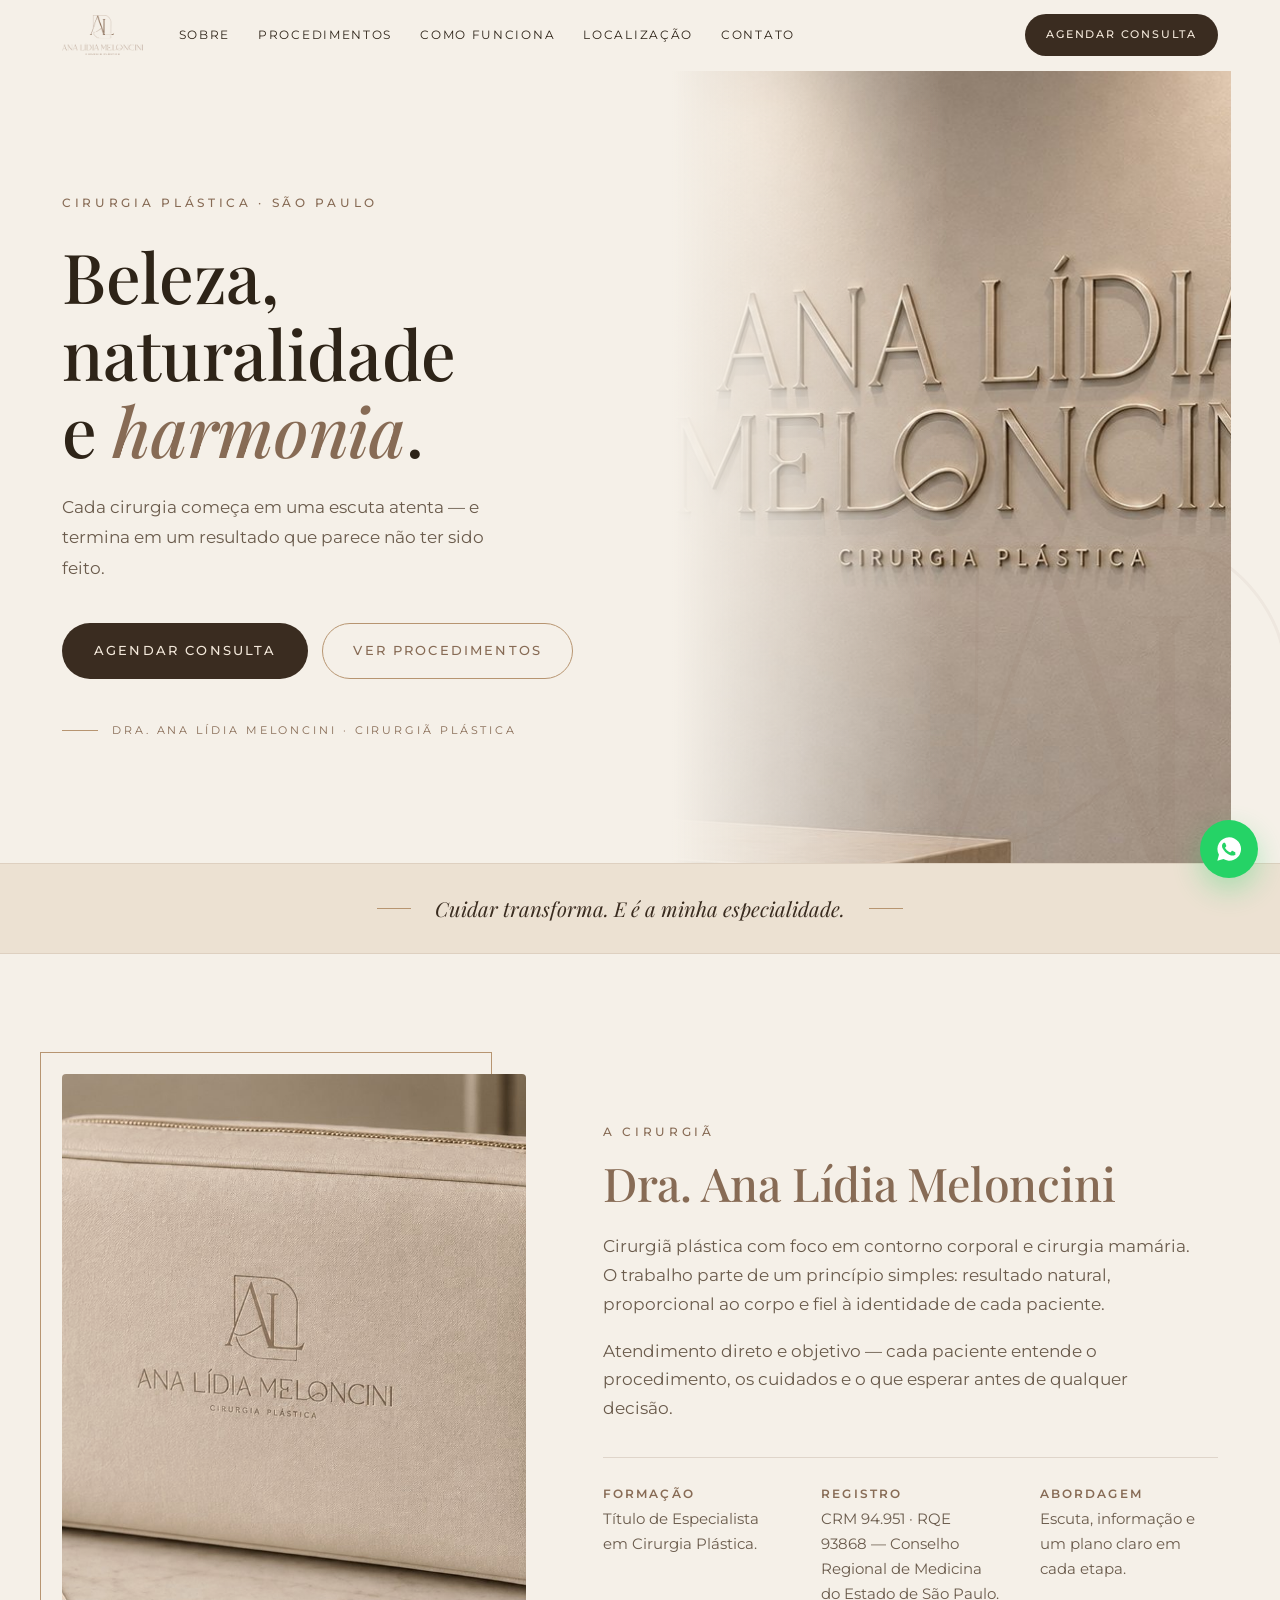
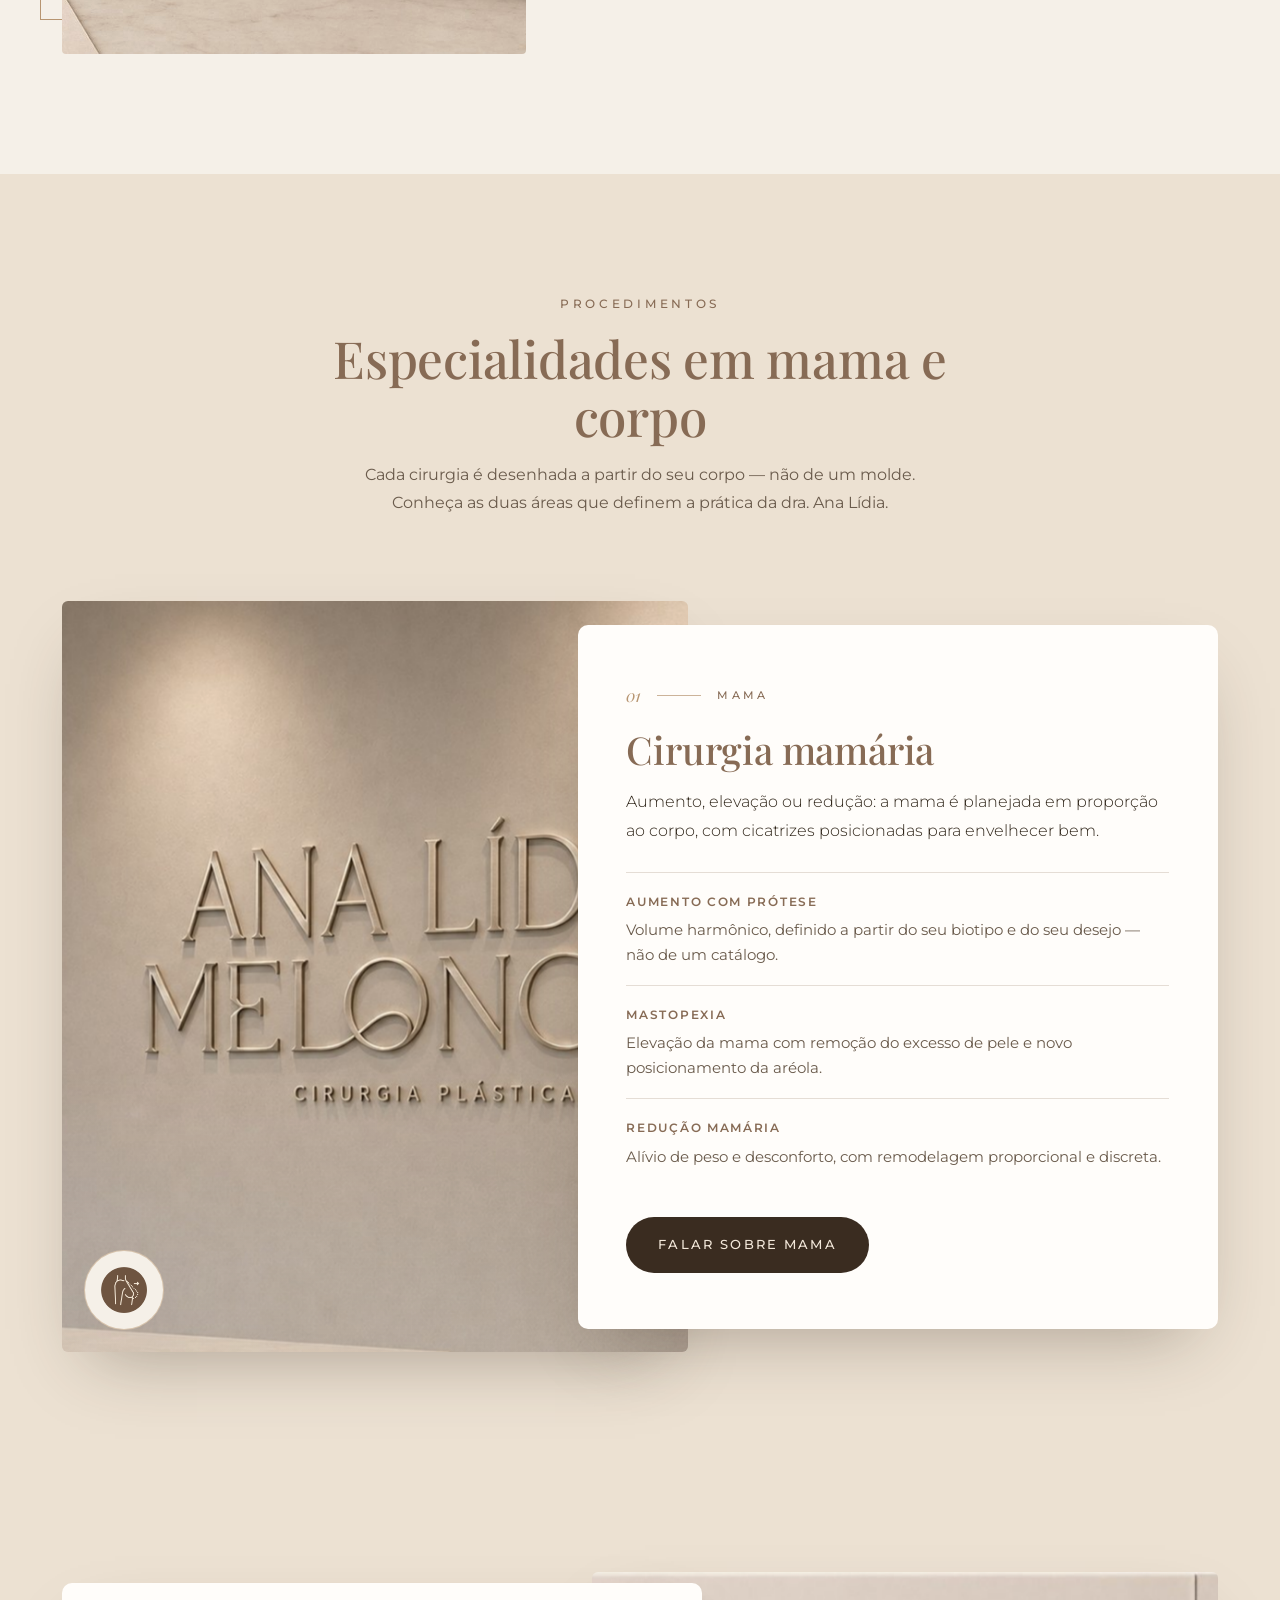
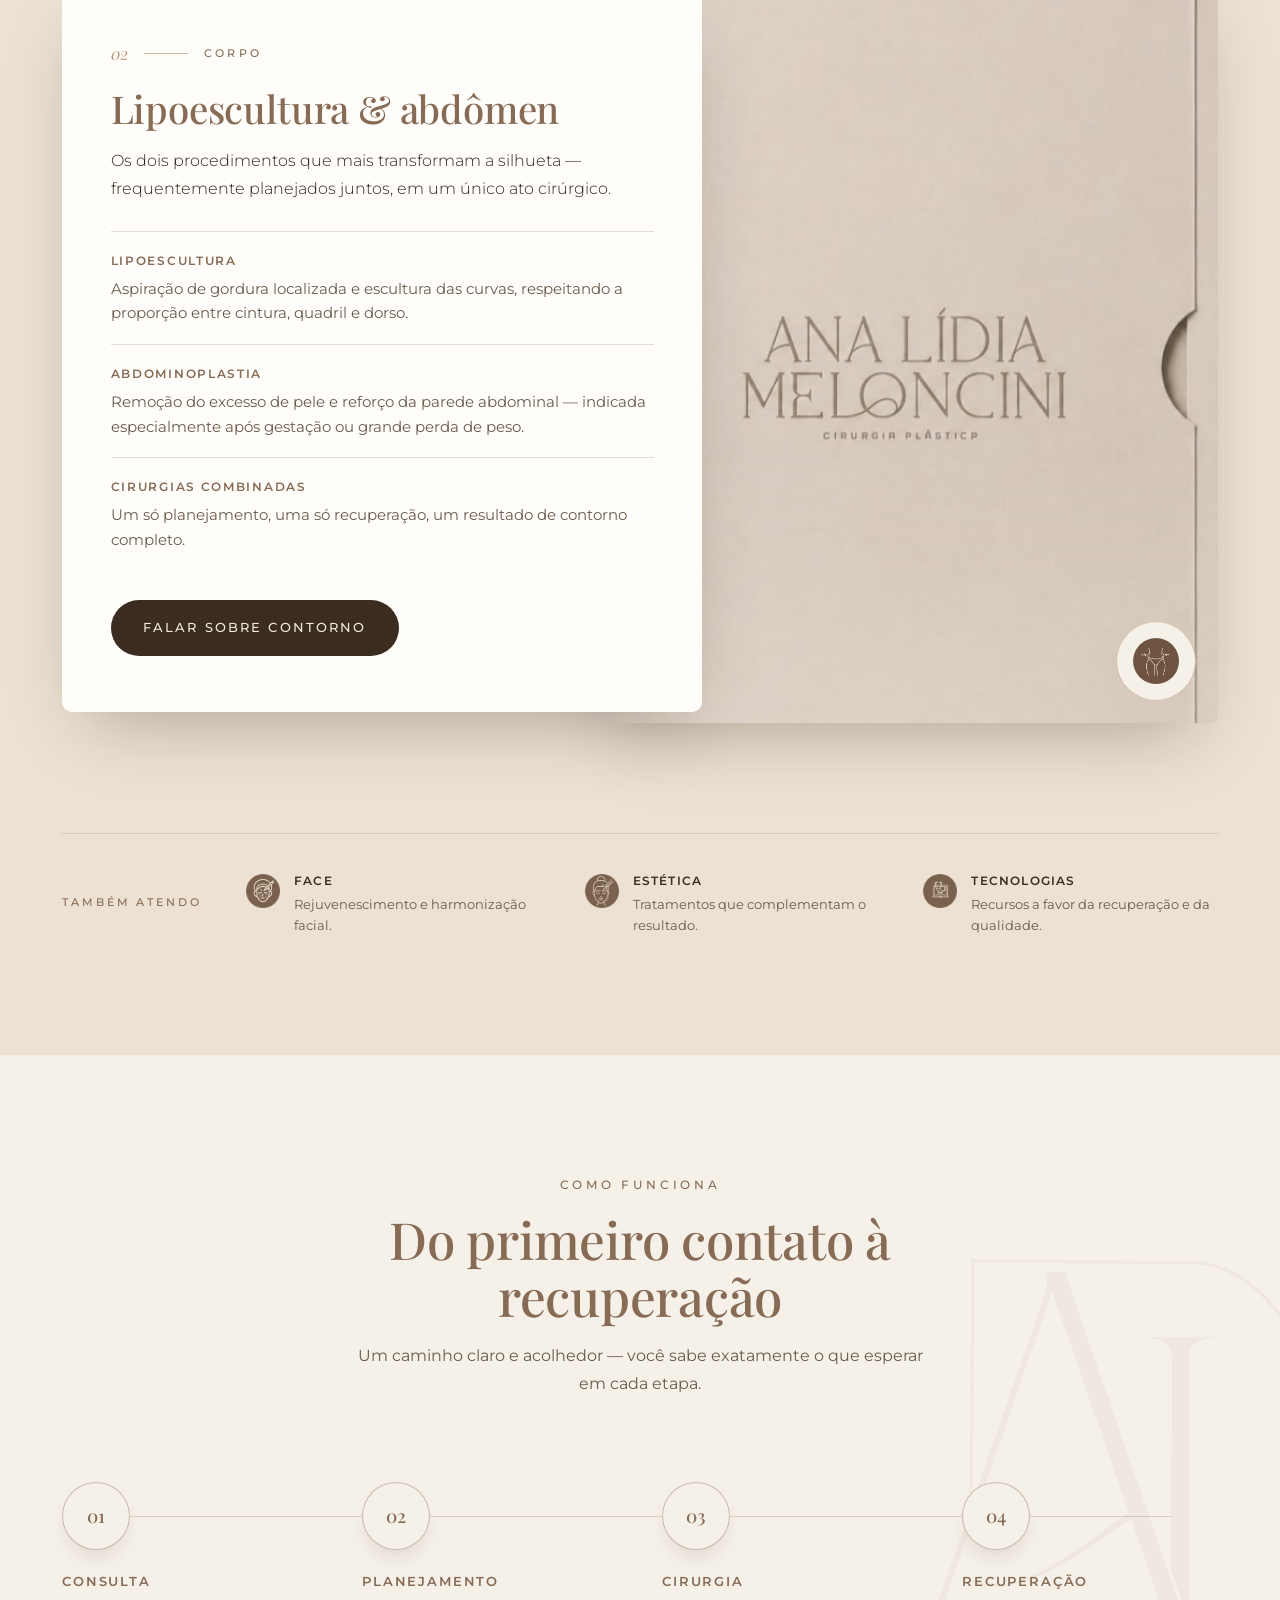
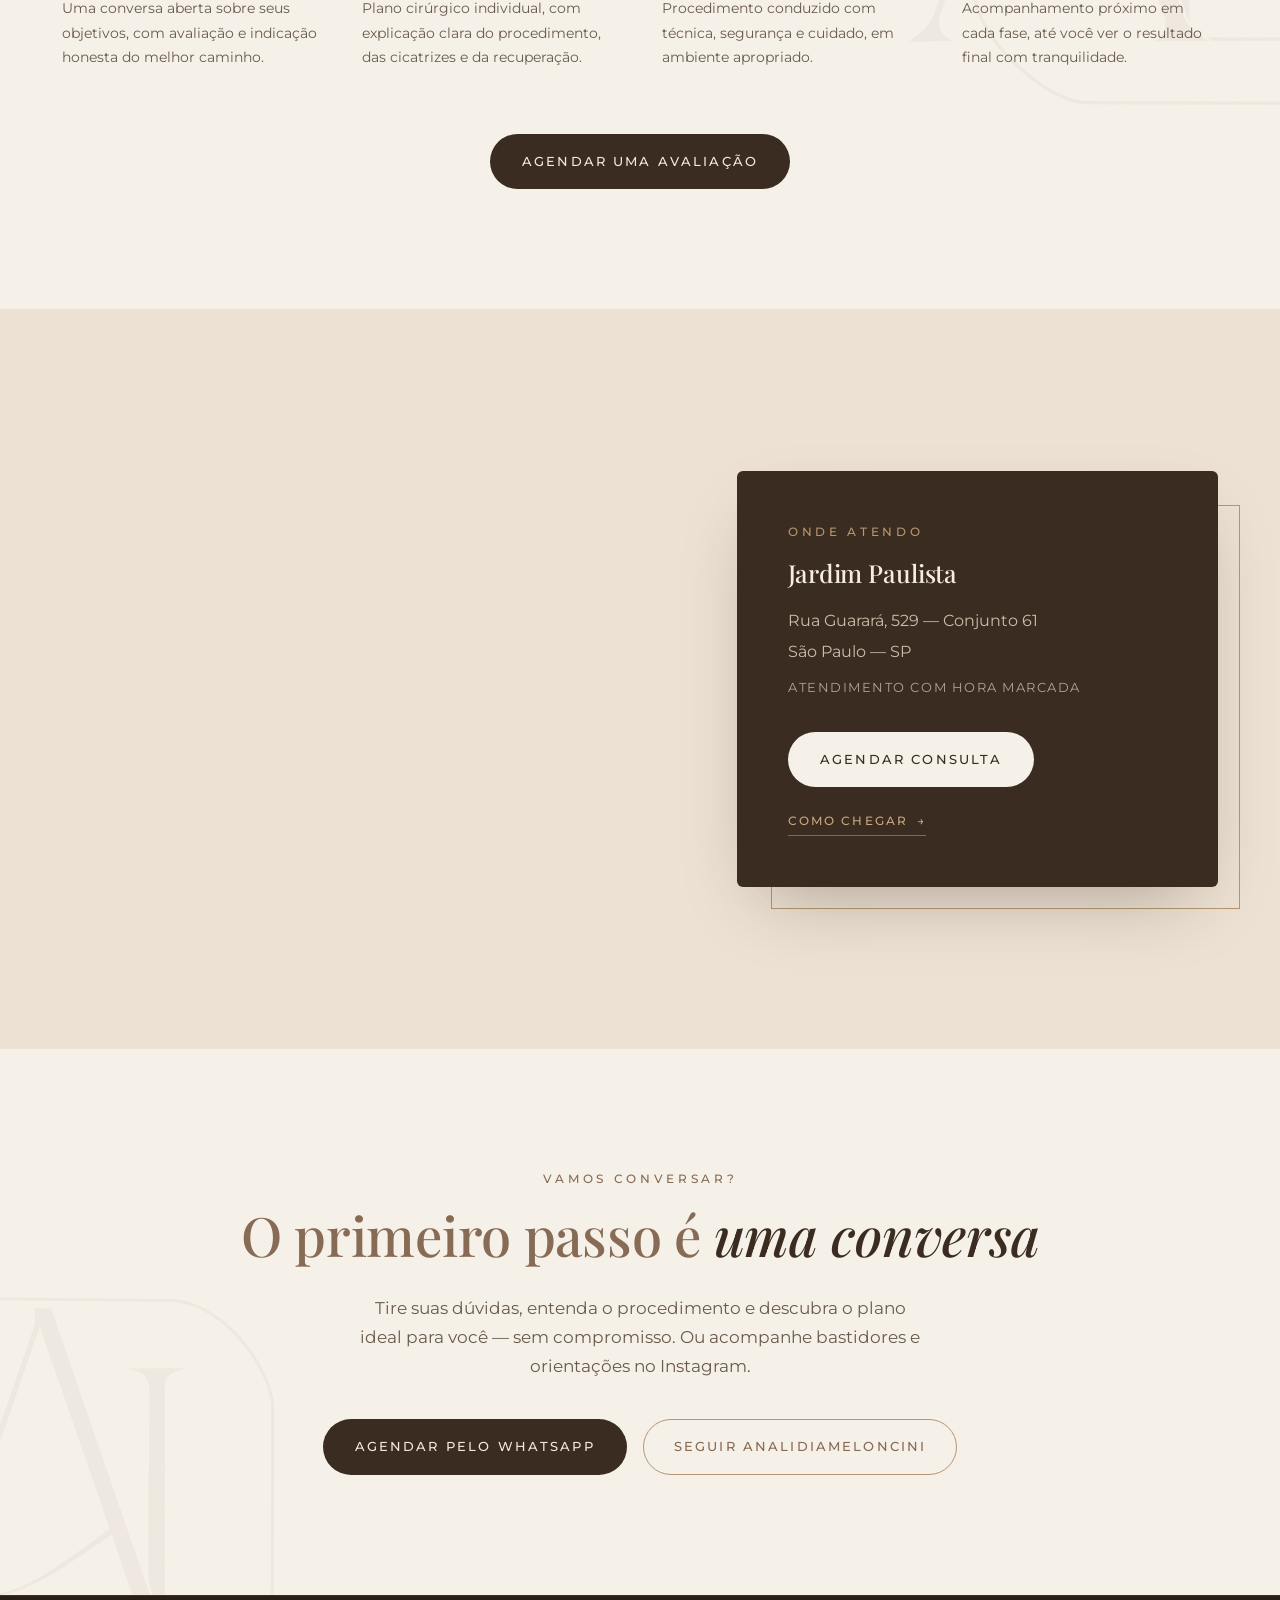
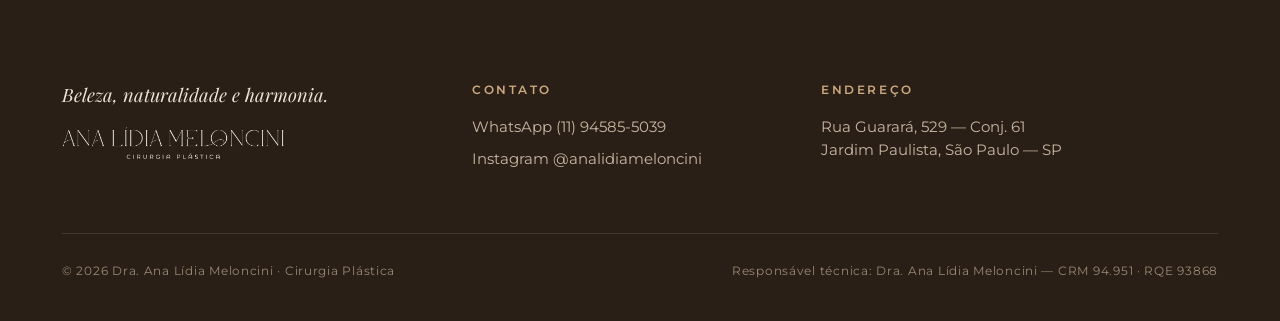
==== index-alt.html @ 2c39b280 "Redesign: hero tipográfico, header com lockup/wordmark e especialidades em cards brancos" ====
<!DOCTYPE html>
<html lang="pt-BR">
<head>
<meta charset="UTF-8" />
<meta name="viewport" content="width=device-width, initial-scale=1" />
<title>Dra. Ana Lídia Meloncini — Cirurgia Plástica</title>
<meta name="description" content="Cirurgia plástica em São Paulo com foco em naturalidade. Mama, contorno corporal e lipoescultura. Agende sua consulta pelo WhatsApp." />
<meta property="og:title" content="Dra. Ana Lídia Meloncini — Cirurgia Plástica" />
<meta property="og:description" content="Cirurgia mamária, contorno corporal e lipoescultura com naturalidade e harmonia. Jardim Paulista, São Paulo." />

<link rel="preconnect" href="https://fonts.googleapis.com" />
<link rel="preconnect" href="https://fonts.gstatic.com" crossorigin />
<link href="https://fonts.googleapis.com/css2?family=Playfair+Display:ital,wght@0,400;0,500;0,600;1,400;1,500&family=Montserrat:wght@300;400;500;600&display=swap" rel="stylesheet" />

<style>
  /* ============================================================
     PALETA — oficiais + apoio tonal
     cream  #F5F0E8   |   taupe  #876B55   |   espresso  #3A2C20
     linen  #ECE1D2   |   sand   #E3D3C0   |   gold  #B79571
     ============================================================ */
  :root{
    --cream:#F5F0E8;
    --taupe:#876B55;
    --espresso:#3A2C20;
    --espresso-deep:#2A1F16;
    --linen:#ECE1D2;
    --sand:#E3D3C0;
    --gold:#B79571;
    --gold-soft:#CBA981;
    --ink:#2E2418;
    --ink-soft:#6A5B4C;
    --card:#FFFDFA;
    --line:rgba(135,107,85,.22);
    --hairline:rgba(135,107,85,.2);
    --max:1220px;
    --serif:"Playfair Display",Georgia,"Times New Roman",serif;
    --sans:"Montserrat","Helvetica Neue",Arial,sans-serif;
    --shadow:0 30px 70px -28px rgba(58,44,32,.38);
  }
  *,*::before,*::after{box-sizing:border-box;margin:0;padding:0}
  html{scroll-behavior:smooth}
  [id]{scroll-margin-top:96px}
  body{
    background:var(--cream);color:var(--ink);
    font-family:var(--sans);font-weight:400;font-size:16.5px;line-height:1.75;
    -webkit-font-smoothing:antialiased;overflow-x:hidden;
  }
  img{max-width:100%;display:block}
  a{color:inherit;text-decoration:none}
  ::selection{background:rgba(183,149,113,.35)}
  h1,h2,h3{font-family:var(--serif);font-weight:500;line-height:1.12;letter-spacing:-.005em}
  .wrap{max-width:var(--max);margin:0 auto;padding:0 32px}
  section{position:relative;padding:120px 0}
  @media(max-width:860px){section{padding:84px 0}}

  /* ---------- Eyebrows & section heads ---------- */
  .eyebrow{
    font-weight:500;font-size:.72rem;letter-spacing:.32em;text-transform:uppercase;
    color:var(--taupe);display:block;margin-bottom:16px;
  }
  .section-head{text-align:center;max-width:680px;margin:0 auto 84px}
  .section-head h2{font-size:clamp(2.1rem,4.4vw,3.2rem);color:var(--taupe);margin-bottom:16px}
  .section-head p{color:var(--ink-soft);font-size:1rem;max-width:54ch;margin:0 auto}

  /* ---------- Botões ---------- */
  .btn{
    display:inline-flex;align-items:center;gap:10px;cursor:pointer;border:0;
    font-family:var(--sans);font-weight:500;font-size:.84rem;letter-spacing:.16em;
    text-transform:uppercase;padding:16px 32px;border-radius:40px;
    transition:background .22s ease,color .22s ease,transform .22s ease,box-shadow .22s ease,border-color .22s ease;
  }
  .btn-primary{background:var(--espresso);color:#F3E8DA}
  .btn-primary:hover{background:var(--espresso-deep);transform:translateY(-2px);box-shadow:0 14px 28px -16px rgba(58,44,32,.5)}
  .btn-primary:focus-visible{outline:3px solid var(--taupe);outline-offset:3px}
  .btn-outline{background:transparent;color:var(--taupe);border:1px solid var(--gold);padding:15px 30px}
  .btn-outline:hover{background:var(--taupe);color:#fff;border-color:var(--taupe)}
  .btn-outline:focus-visible{outline:3px solid var(--espresso);outline-offset:3px}
  .btn-light{background:var(--cream);color:var(--espresso)}
  .btn-light:hover{background:#fff;transform:translateY(-2px)}
  .btn-light:focus-visible{outline:3px solid var(--gold);outline-offset:3px}

  /* ---------- Header ---------- */
  header{
    position:sticky;top:0;z-index:120;
    background:rgba(245,240,232,.9);backdrop-filter:blur(10px);
    border-bottom:1px solid transparent;transition:border-color .3s ease,background .3s ease;
  }
  header.stuck{border-bottom-color:var(--line);background:rgba(245,240,232,.95)}
  .header-inner{
    max-width:var(--max);margin:0 auto;padding:14px 32px;
    display:flex;align-items:center;gap:36px;
  }
  .brand img{height:clamp(34px,3.2vw,40px);width:auto}
  .nav{display:flex;gap:28px;align-items:center}
  .nav a{font-size:.76rem;letter-spacing:.14em;text-transform:uppercase;color:var(--ink);padding:6px 0;position:relative;white-space:nowrap}
  .nav a::after{content:"";position:absolute;left:0;bottom:0;height:1px;width:0;background:var(--gold);transition:width .25s ease}
  .nav a:hover::after{width:100%}
  .header-cta{margin-left:auto;padding:11px 21px;font-size:.7rem}
  .nav .menu-cta{display:none}

  /* Menu mobile */
  .menu-toggle{display:none;background:none;border:0;cursor:pointer;width:44px;height:44px;position:relative;z-index:130;flex:none;margin-left:auto}
  .menu-toggle span,.menu-toggle span::before,.menu-toggle span::after{
    content:"";position:absolute;left:10px;width:24px;height:2px;background:var(--ink);
    border-radius:2px;transition:transform .25s ease,opacity .25s ease,top .25s ease;
  }
  .menu-toggle span{top:21px}
  .menu-toggle span::before{top:-7px}
  .menu-toggle span::after{top:7px}
  .menu-toggle.open span{background:transparent}
  .menu-toggle.open span::before{transform:rotate(45deg);top:0}
  .menu-toggle.open span::after{transform:rotate(-45deg);top:0}
  @media(max-width:1024px){
    .menu-toggle{display:block}
    .nav{
      position:absolute;top:100%;left:0;right:0;display:none;
      background:rgba(245,240,232,.98);backdrop-filter:blur(10px);
      flex-direction:column;align-items:flex-start;gap:0;padding:6px 32px 20px;
      border-bottom:1px solid rgba(135,107,85,.18);
      box-shadow:0 34px 44px -30px rgba(58,44,32,.32);
    }
    .nav.open{display:flex}
    .nav a{width:100%;padding:15px 0;border-bottom:1px solid rgba(135,107,85,.12);white-space:normal}
    .nav a:last-of-type{border-bottom:0}
    .nav .menu-cta{display:inline-flex;margin-top:18px;align-self:flex-start;width:auto;padding:13px 26px;border-radius:40px;border-bottom:0}
    .nav .menu-cta::after{display:none}
  }
  @media(max-width:640px){
    .header-cta{display:none}
    .brand img{height:26px;width:auto}
  }

  /* ============================================================
     HERO — atenção no headline, foto abrindo, sem CRM competindo
     ============================================================ */
  .hero{padding:0;min-height:88vh;display:grid;grid-template-columns:1.05fr .95fr;align-items:stretch;position:relative;overflow:hidden}
  .hero-text{display:flex;flex-direction:column;justify-content:center;padding:120px 6vw 120px 0;padding-left:max(32px,calc((100vw - var(--max))/2 + 32px));position:relative;z-index:2}
  .hero-text .eyebrow{margin-bottom:24px}
  .hero-text h1{font-size:clamp(2.6rem,5.4vw,4.3rem);color:var(--ink);margin-bottom:24px;max-width:14ch}
  .hero-text h1 em{font-style:italic;color:var(--taupe);font-weight:500}
  .hero-text p{font-size:1.06rem;color:var(--ink-soft);max-width:42ch;margin-bottom:40px;line-height:1.8}
  .hero-actions{display:flex;gap:14px;flex-wrap:wrap;align-items:center}
  .hero-signature{
    margin-top:42px;display:flex;align-items:center;gap:14px;
    font-size:.7rem;letter-spacing:.26em;text-transform:uppercase;color:var(--taupe);
  }
  .hero-signature::before{content:"";width:36px;height:1px;background:var(--gold);flex:none}

  .hero-media{position:relative;overflow:hidden;min-height:60vh}
  .hero-media img{position:absolute;inset:-8%;width:116%;height:116%;object-fit:cover;will-change:transform}
  .hero-media::after{content:"";position:absolute;inset:0;pointer-events:none;
    background:linear-gradient(270deg,transparent 0%,transparent 55%,rgba(245,240,232,.6) 80%,var(--cream) 100%);
  }
  .hero-monogram{position:absolute;right:-60px;bottom:-90px;width:420px;opacity:.06;z-index:1;pointer-events:none}
  @media(max-width:900px){
    .hero{grid-template-columns:1fr;min-height:auto}
    .hero-text{padding:64px 32px 56px;order:2}
    .hero-media{order:1;min-height:50vh}
    .hero-media::after{background:linear-gradient(0deg,rgba(245,240,232,.4) 0%,transparent 28%)}
  }

  /* ============================================================
     FAIXA DE ASSINATURA — manifesto único, não stat bar
     ============================================================ */
  .signature{padding:30px 0;background:var(--linen);border-top:1px solid rgba(135,107,85,.14);border-bottom:1px solid rgba(135,107,85,.14)}
  .signature-inner{display:flex;align-items:center;justify-content:center;gap:24px;text-align:center}
  .signature-inner p{font-family:var(--serif);font-style:italic;font-size:clamp(1.05rem,1.6vw,1.28rem);color:var(--espresso);max-width:48ch;line-height:1.45}
  .signature-mark{flex:none;width:34px;height:1px;background:var(--gold)}
  @media(max-width:640px){
    .signature-inner{flex-direction:column;gap:12px}
    .signature-mark{display:none}
  }

  /* ============================================================
     A CIRURGIÃ
     ============================================================ */
  .about{display:grid;grid-template-columns:0.86fr 1.14fr;gap:clamp(36px,6vw,84px);align-items:center}
  .about-figure{position:relative}
  .about-figure img{width:100%;aspect-ratio:4/5;object-fit:cover;border-radius:4px;filter:sepia(.06)}
  .about-figure::before{content:"";position:absolute;left:-22px;top:-22px;right:34px;bottom:34px;border:1px solid var(--gold);z-index:-1}
  .about-body h2{font-size:clamp(2rem,4vw,2.9rem);color:var(--taupe);margin-bottom:22px}
  .about-body p{color:var(--ink-soft);margin-bottom:18px;max-width:54ch}
  .about-facts{display:grid;grid-template-columns:repeat(3,1fr);gap:26px 40px;margin-top:34px;border-top:1px solid var(--hairline);padding-top:30px}
  .about-facts h3{font-family:var(--sans);font-weight:600;font-size:.74rem;letter-spacing:.18em;text-transform:uppercase;color:var(--taupe);margin-bottom:6px}
  .about-facts p{font-size:.94rem;margin:0;line-height:1.65}
  @media(max-width:820px){
    .about{grid-template-columns:1fr;gap:48px}
    .about-figure{max-width:440px}
    .about-figure::before{right:24px}
    .about-facts{grid-template-columns:1fr;gap:20px}
  }

  /* ============================================================
     ESPECIALIDADES — composição "em destaque" (Mama e Corpo):
     foto em bloco contido com sombra e o texto dentro de um card
     branco sobrepondo a imagem, como na seção "Em destaque" do
     index4. As duas categorias se espelham. Fecha com "Também atendo".
     ============================================================ */
  .procs-zone{background:var(--linen)}
  .proc{padding:110px 0}
  .proc-grid{display:grid;grid-template-columns:1.18fr 1fr;gap:0;align-items:center}

  .proc-media{position:relative;aspect-ratio:5/6;border-radius:6px;overflow:hidden;box-shadow:var(--shadow)}
  .proc-media .frame{position:absolute;inset:0}
  .proc-media .frame img{position:absolute;inset:-6%;width:112%;height:112%;max-width:none;object-fit:cover;filter:grayscale(.08) sepia(.06);will-change:transform}
  .proc-media::after{content:"";position:absolute;inset:0;background:linear-gradient(180deg,rgba(245,240,232,0) 62%,rgba(245,240,232,.22) 100%)}

  /* Card branco sobre a imagem — texto à direita (Mama) / à esquerda (Corpo) */
  .proc-card{
    background:var(--card);border-radius:10px;position:relative;z-index:3;
    padding:clamp(40px,4.4vw,56px) clamp(30px,3.8vw,50px);
    box-shadow:var(--shadow);
  }
  .proc.img-right .proc-card{margin-left:-110px}
  .proc.img-left  .proc-card{margin-right:-110px}

  .proc-badge{
    position:absolute;z-index:2;bottom:22px;width:80px;height:80px;border-radius:50%;
    background:var(--cream);border:1px solid rgba(183,149,113,.5);box-shadow:var(--shadow);
    display:flex;align-items:center;justify-content:center;
  }
  .proc-badge img{width:46px;height:46px}
  .proc.img-right .proc-badge{left:22px}
  .proc.img-left  .proc-badge{right:22px}

  .proc-kicker{display:flex;align-items:center;gap:16px;margin-bottom:18px}
  .proc-kicker .num{font-family:var(--serif);font-style:italic;font-size:1.05rem;color:var(--gold)}
  .proc-kicker .rule{width:44px;height:1px;background:var(--gold);opacity:.7}
  .proc-kicker .cat{font-size:.7rem;font-weight:500;letter-spacing:.3em;text-transform:uppercase;color:var(--taupe)}
  .proc-card h2{font-size:clamp(1.8rem,3.2vw,2.4rem);color:var(--taupe);margin-bottom:16px}
  .proc-card .lead{color:var(--ink);font-size:1.02rem;font-weight:300;margin-bottom:28px}
  .esp-list{display:grid;gap:0;margin-bottom:30px}
  .esp-item{padding:18px 0;border-top:1px solid var(--line)}
  .esp-item h4{font-family:var(--sans);font-weight:600;font-size:.76rem;letter-spacing:.14em;text-transform:uppercase;color:var(--taupe);margin-bottom:6px}
  .esp-item p{font-size:.92rem;color:var(--ink-soft);line-height:1.66;margin:0}

  /* Espelhamento no desktop: foto à direita, card à esquerda */
  .proc.img-left .proc-grid{grid-template-columns:1fr 1.18fr}
  .proc.img-left .proc-media{grid-column:2;grid-row:1}
  .proc.img-left .proc-card{grid-column:1;grid-row:1}

  @media(max-width:980px){
    .proc{padding:72px 0}
    .proc.img-right .proc-grid,.proc.img-left .proc-grid{grid-template-columns:1fr;gap:30px}
    .proc-media{aspect-ratio:auto;height:clamp(300px,64vw,480px)}
    .proc.img-left .proc-media,.proc.img-left .proc-card{grid-column:auto;grid-row:auto}
    .proc.img-right .proc-card,.proc.img-left .proc-card{margin:0}
    .proc-badge{width:72px;height:72px}
    .proc-badge img{width:40px;height:40px}
  }

  /* Também atendo — uma linha, não uma seção de cards */
  .alsolist{display:grid;grid-template-columns:auto repeat(3,1fr);gap:clamp(22px,4vw,44px);align-items:center;padding:36px 0 0;border-top:1px solid var(--hairline)}
  .alsolist .label{font-size:.7rem;font-weight:500;letter-spacing:.26em;text-transform:uppercase;color:var(--taupe);white-space:nowrap}
  .also{display:flex;gap:14px;align-items:flex-start}
  .also img{width:34px;height:34px;flex:none;margin-top:4px;opacity:.9}
  .also h4{font-family:var(--sans);font-weight:600;font-size:.76rem;letter-spacing:.1em;text-transform:uppercase;color:var(--espresso);margin-bottom:3px}
  .also p{font-size:.82rem;color:var(--ink-soft);line-height:1.55}
  @media(max-width:980px){.alsolist{grid-template-columns:1fr 1fr;gap:26px}.alsolist .label{grid-column:1/-1}}
  @media(max-width:560px){.alsolist{grid-template-columns:1fr}}

  /* ============================================================
     COMO FUNCIONA — jornada da paciente em 4 passos
     ============================================================ */
  .processo{overflow:hidden}
  .processo .mono{position:absolute;right:-90px;top:50%;transform:translateY(-50%);width:460px;opacity:.05;pointer-events:none}
  .steps{display:grid;grid-template-columns:repeat(4,1fr);gap:clamp(24px,3.5vw,44px);position:relative;margin-top:6px}
  .steps::before{content:"";position:absolute;top:34px;left:4%;right:4%;height:1px;background:rgba(135,107,85,.25)}
  .step{position:relative;padding-top:92px}
  .step .n{
    position:absolute;top:0;left:0;width:68px;height:68px;border-radius:50%;
    background:var(--cream);border:1px solid rgba(135,107,85,.4);
    display:flex;align-items:center;justify-content:center;
    font-family:var(--serif);font-weight:500;font-size:1.15rem;color:var(--taupe);
    box-shadow:0 12px 26px -14px rgba(58,44,32,.28);
  }
  .step h3{font-family:var(--sans);font-weight:600;font-size:.82rem;letter-spacing:.14em;text-transform:uppercase;color:var(--taupe);margin-bottom:8px}
  .step p{font-size:.9rem;color:var(--ink-soft);line-height:1.7;max-width:30ch}
  .processo-cta{text-align:center;margin-top:64px}
  @media(max-width:980px){
    .steps{grid-template-columns:repeat(2,1fr);gap:44px 36px}
    .steps::before{display:none}
  }
  @media(max-width:560px){.steps{grid-template-columns:1fr}}

  /* ============================================================
     ONDE ATENDO — card espresso sobre seção clara + mapa
     ============================================================ */
  .place{background:var(--linen);position:relative;z-index:0}
  .place-grid{display:grid;grid-template-columns:1fr minmax(300px,430px);align-items:center}
  .place-card{
    background:var(--espresso);color:#E9DCCC;border-radius:6px;position:relative;
    padding:clamp(38px,4vw,54px);margin-left:clamp(-72px,-4vw,-32px);box-shadow:var(--shadow);
  }
  .place-card::before{
    content:"";position:absolute;left:34px;top:34px;right:-22px;bottom:-22px;
    border:1px solid var(--gold);z-index:-1;pointer-events:none;
  }
  .place-card .eyebrow{color:var(--gold)}
  .place-card h2{color:#F5EDE2;margin-bottom:20px}
  .place-card address{font-style:normal;font-size:1rem;line-height:1.9;color:#CDBCA9;margin-bottom:10px}
  .place-card .hours{font-size:.8rem;letter-spacing:.12em;text-transform:uppercase;color:#B5A390;margin-bottom:32px}
  .place-card .acts{display:flex;gap:24px;flex-wrap:wrap;align-items:center}
  .place-card .link{
    display:inline-flex;align-items:center;gap:9px;font-size:.72rem;font-weight:500;
    letter-spacing:.18em;text-transform:uppercase;color:#C6A882;
    padding-bottom:4px;border-bottom:1px solid rgba(198,168,130,.5);
    transition:gap .24s ease,color .24s ease,border-color .24s ease;
  }
  .place-card .link:hover{gap:15px;color:#F5EDE2}
  .place-map{height:clamp(380px,42vw,500px);border-radius:6px;overflow:hidden}
  .place-map iframe{width:100%;height:100%;border:0;filter:grayscale(.5) sepia(.16) contrast(.96)}
  @media(max-width:920px){
    .place-grid{grid-template-columns:1fr}
    .place-card{margin:-40px 0 0;position:relative}
    .place-map{height:340px}
  }

  /* ============================================================
     CONTATO — WhatsApp e Instagram reunidos; monograma ao fundo,
     bordão com destaque e o @ logo abaixo do título
     ============================================================ */
  .contato{text-align:center;overflow:hidden}
  .contato .mono{position:absolute;left:-90px;bottom:-110px;width:420px;opacity:.05;pointer-events:none}
  .contato h2{font-size:clamp(2.2rem,4.6vw,3.4rem);color:var(--taupe);margin-bottom:14px}
  .contato h2 em{font-style:italic;color:var(--espresso)}
  .contato p{color:var(--ink-soft);max-width:52ch;margin:28px auto 38px}
  .cta-actions{display:flex;gap:16px;flex-wrap:wrap;justify-content:center}

  /* ============================================================
     FOOTER
     ============================================================ */
  footer{background:var(--espresso-deep);color:#D9C9B6;padding:84px 0 40px;border-top:1px solid rgba(255,255,255,.08)}
  .foot{display:grid;grid-template-columns:1.2fr 1fr 1.3fr;gap:44px;margin-bottom:52px}
  .foot .foot-brand p{font-family:var(--serif);font-style:italic;font-size:1.15rem;color:#EFE3D4;margin-bottom:18px}
  .foot img.flogo{height:32px;width:auto}
  .foot h4{font-family:var(--sans);font-weight:600;font-size:.72rem;letter-spacing:.22em;text-transform:uppercase;color:var(--gold-soft);margin-bottom:16px}
  .foot a,.foot p{display:block;font-size:.92rem;color:#C9B6A1;margin-bottom:9px;line-height:1.6}
  .foot a:hover{color:#fff}
  .foot-bottom{border-top:1px solid rgba(255,255,255,.12);padding-top:26px;display:flex;justify-content:space-between;gap:14px;flex-wrap:wrap;font-size:.76rem;color:#9A8874;letter-spacing:.06em}
  @media(max-width:720px){.foot{grid-template-columns:1fr;gap:32px}}

  /* ============================================================
     WHATSAPP sticky
     ============================================================ */
  .wa{
    position:fixed;right:22px;bottom:22px;z-index:200;
    display:flex;align-items:center;justify-content:center;
    width:58px;height:58px;border-radius:50%;
    background:#25D366;color:#fff;
    box-shadow:0 12px 28px rgba(37,211,102,.32);
    transition:transform .25s ease,background .25s ease;
  }
  .wa:hover{transform:translateY(-2px);background:#1EBE5B}
  .wa:focus-visible{outline:3px solid rgba(37,211,102,.45);outline-offset:3px}
  .wa svg{width:28px;height:28px}

  /* ============================================================
     Reveal + reduced motion
     ============================================================ */
  .reveal{opacity:0;transform:translateY(28px);transition:opacity .8s ease,transform .8s ease}
  .reveal.in{opacity:1;transform:none}
  .reveal.d1{transition-delay:.09s}
  .reveal.d2{transition-delay:.18s}
  .reveal.d3{transition-delay:.27s}
  @media(prefers-reduced-motion:reduce){
    .reveal{opacity:1;transform:none;transition:none}
    html{scroll-behavior:auto}
    .proc-card,.hero-media img{transition:none}
  }
</style>
</head>
<body id="topo">

<header id="hd">
  <div class="header-inner">
    <a class="brand" href="#topo" aria-label="Dra. Ana Lídia Meloncini — Cirurgia Plástica">
      <img src="assets/logo_lockup_brown.png" width="1600" height="795" alt="Ana Lídia Meloncini — Cirurgia Plástica" />
    </a>
    <nav class="nav" id="mainNav" aria-label="Navegação principal">
      <a href="#sobre">Sobre</a>
      <a href="#procedimentos">Procedimentos</a>
      <a href="#processo">Como funciona</a>
      <a href="#localizacao">Localização</a>
      <a href="#contato">Contato</a>
      <a class="btn btn-primary menu-cta" href="https://wa.me/5511945855039" target="_blank" rel="noopener">Agendar consulta</a>
    </nav>
    <button class="menu-toggle" id="menuToggle" aria-label="Abrir menu" aria-expanded="false" aria-controls="mainNav">
      <span></span>
    </button>
    <a class="btn btn-primary header-cta" href="https://wa.me/5511945855039" target="_blank" rel="noopener">Agendar consulta</a>
  </div>
</header>

<main>

  <!-- ========================= HERO ========================= -->
  <section class="hero">
    <div class="hero-text">
      <span class="eyebrow reveal">Cirurgia Plástica · São Paulo</span>
      <h1 class="reveal">Beleza, naturalidade<br>e <em>harmonia</em>.</h1>
      <p class="reveal">Cada cirurgia começa em uma escuta atenta — e termina em um resultado que parece não ter sido feito.</p>
      <div class="hero-actions reveal">
        <a class="btn btn-primary" href="https://wa.me/5511945855039" target="_blank" rel="noopener">Agendar consulta</a>
        <a class="btn btn-outline" href="#procedimentos">Ver procedimentos</a>
      </div>
      <div class="hero-signature reveal">Dra. Ana Lídia Meloncini · Cirurgiã Plástica</div>
    </div>
    <div class="hero-media">
      <img id="heroImg" src="assets/ambiente-recepcao.jpg" alt="Recepção da clínica da Dra. Ana Lídia Meloncini" />
    </div>
    <img class="hero-monogram" src="assets/logo_monogram_brown.png" alt="" aria-hidden="true" />
  </section>

  <!-- ================ FAIXA DE ASSINATURA =================== -->
  <section class="signature">
    <div class="wrap">
      <div class="signature-inner reveal">
        <span class="signature-mark" aria-hidden="true"></span>
        <p>Cuidar transforma. E é a minha especialidade.</p>
        <span class="signature-mark" aria-hidden="true"></span>
      </div>
    </div>
  </section>

  <!-- ====================== A CIRURGIÃ ====================== -->
  <section id="sobre">
    <div class="wrap">
      <div class="about reveal">
        <figure class="about-figure">
          <img src="assets/brand-necessaire.jpg" alt="Detalhe do universo da marca da Dra. Ana Lídia" />
        </figure>
        <div class="about-body">
          <span class="eyebrow">A cirurgiã</span>
          <h2>Dra. Ana Lídia Meloncini</h2>
          <p>Cirurgiã plástica com foco em contorno corporal e cirurgia mamária. O trabalho parte de um princípio simples: resultado natural, proporcional ao corpo e fiel à identidade de cada paciente.</p>
          <p>Atendimento direto e objetivo — cada paciente entende o procedimento, os cuidados e o que esperar antes de qualquer decisão.</p>
          <div class="about-facts">
            <div>
              <h3>Formação</h3>
              <p>Título de Especialista em Cirurgia Plástica.</p>
            </div>
            <div>
              <h3>Registro</h3>
              <p>CRM 94.951 · RQE 93868 — Conselho Regional de Medicina do Estado de São Paulo.</p>
            </div>
            <div>
              <h3>Abordagem</h3>
              <p>Escuta, informação e um plano claro em cada etapa.</p>
            </div>
          </div>
        </div>
      </div>
    </div>
  </section>

  <!-- =================== PROCEDIMENTOS ====================== -->
  <div id="procedimentos" class="procs-zone">
    <section style="padding-bottom:0">
      <div class="wrap">
        <div class="section-head reveal">
          <span class="eyebrow">Procedimentos</span>
          <h2>Especialidades em mama e corpo</h2>
          <p>Cada cirurgia é desenhada a partir do seu corpo — não de um molde. Conheça as duas áreas que definem a prática da dra. Ana Lídia.</p>
        </div>
      </div>
    </section>

    <!-- Mama (parte 01) — card branco de texto sobre a foto -->
    <section class="proc img-right" style="padding-top:0">
      <div class="wrap">
        <div class="proc-grid">
          <div class="proc-media reveal d1">
            <div class="frame"><img src="assets/ambiente-recepcao.jpg" alt="Ambiente da clínica da Dra. Ana Lídia Meloncini" /></div>
            <span class="proc-badge"><img src="assets/ico_mama.png" alt="Ícone da categoria Mama" /></span>
          </div>
          <div class="proc-card reveal">
            <div class="proc-kicker"><span class="num">01</span><span class="rule"></span><span class="cat">Mama</span></div>
            <h2>Cirurgia mamária</h2>
            <p class="lead">Aumento, elevação ou redução: a mama é planejada em proporção ao corpo, com cicatrizes posicionadas para envelhecer bem.</p>
            <div class="esp-list">
              <div class="esp-item">
                <h4>Aumento com prótese</h4>
                <p>Volume harmônico, definido a partir do seu biotipo e do seu desejo — não de um catálogo.</p>
              </div>
              <div class="esp-item">
                <h4>Mastopexia</h4>
                <p>Elevação da mama com remoção do excesso de pele e novo posicionamento da aréola.</p>
              </div>
              <div class="esp-item">
                <h4>Redução mamária</h4>
                <p>Alívio de peso e desconforto, com remodelagem proporcional e discreta.</p>
              </div>
            </div>
            <a class="btn btn-primary" href="https://wa.me/5511945855039?text=Tenho%20interesse%20em%20cirurgia%20de%20mama" target="_blank" rel="noopener">Falar sobre mama</a>
          </div>
        </div>
      </div>
    </section>

    <!-- Corpo (parte 02) — card branco de texto sobre a foto, espelhado -->
    <section class="proc img-left">
      <div class="wrap">
        <div class="proc-grid">
          <div class="proc-media reveal d1">
            <div class="frame"><img src="assets/brand-folder.jpg" alt="Material de marca da Dra. Ana Lídia Meloncini" /></div>
            <span class="proc-badge"><img src="assets/ico_lipoescultura.png" alt="Ícone da categoria Lipoescultura" /></span>
          </div>
          <div class="proc-card reveal">
            <div class="proc-kicker"><span class="num">02</span><span class="rule"></span><span class="cat">Corpo</span></div>
            <h2>Lipoescultura &amp; abdômen</h2>
            <p class="lead">Os dois procedimentos que mais transformam a silhueta — frequentemente planejados juntos, em um único ato cirúrgico.</p>
            <div class="esp-list">
              <div class="esp-item">
                <h4>Lipoescultura</h4>
                <p>Aspiração de gordura localizada e escultura das curvas, respeitando a proporção entre cintura, quadril e dorso.</p>
              </div>
              <div class="esp-item">
                <h4>Abdominoplastia</h4>
                <p>Remoção do excesso de pele e reforço da parede abdominal — indicada especialmente após gestação ou grande perda de peso.</p>
              </div>
              <div class="esp-item">
                <h4>Cirurgias combinadas</h4>
                <p>Um só planejamento, uma só recuperação, um resultado de contorno completo.</p>
              </div>
            </div>
            <a class="btn btn-primary" href="https://wa.me/5511945855039?text=Tenho%20interesse%20em%20lipoescultura%20ou%20abdominoplastia" target="_blank" rel="noopener">Falar sobre contorno</a>
          </div>
        </div>
      </div>
    </section>

    <!-- Também atendo — uma linha, em vez de uma seção de cards repetida -->
    <section style="padding-top:0">
      <div class="wrap">
        <div class="alsolist reveal">
          <span class="label">Também atendo</span>
          <a class="also" href="https://wa.me/5511945855039?text=Tenho%20interesse%20em%20procedimentos%20de%20face" target="_blank" rel="noopener">
            <img src="assets/ico_face.png" alt="Ícone Face" />
            <div><h4>Face</h4><p>Rejuvenescimento e harmonização facial.</p></div>
          </a>
          <a class="also" href="https://wa.me/5511945855039?text=Tenho%20interesse%20em%20est%C3%A9tica" target="_blank" rel="noopener">
            <img src="assets/ico_estetica.png" alt="Ícone Estética" />
            <div><h4>Estética</h4><p>Tratamentos que complementam o resultado.</p></div>
          </a>
          <a class="also" href="https://wa.me/5511945855039?text=Quero%20saber%20sobre%20as%20tecnologias%20utilizadas" target="_blank" rel="noopener">
            <img src="assets/ico_tecnologias.png" alt="Ícone Tecnologias" />
            <div><h4>Tecnologias</h4><p>Recursos a favor da recuperação e da qualidade.</p></div>
          </a>
        </div>
      </div>
    </section>
  </div>

  <!-- ==================== COMO FUNCIONA ===================== -->
  <section id="processo" class="processo">
    <img class="mono" src="assets/logo_monogram_brown.png" alt="" aria-hidden="true" />
    <div class="wrap">
      <div class="section-head reveal">
        <span class="eyebrow">Como funciona</span>
        <h2>Do primeiro contato à recuperação</h2>
        <p>Um caminho claro e acolhedor — você sabe exatamente o que esperar em cada etapa.</p>
      </div>
      <div class="steps reveal">
        <div class="step">
          <span class="n">01</span>
          <h3>Consulta</h3>
          <p>Uma conversa aberta sobre seus objetivos, com avaliação e indicação honesta do melhor caminho.</p>
        </div>
        <div class="step">
          <span class="n">02</span>
          <h3>Planejamento</h3>
          <p>Plano cirúrgico individual, com explicação clara do procedimento, das cicatrizes e da recuperação.</p>
        </div>
        <div class="step">
          <span class="n">03</span>
          <h3>Cirurgia</h3>
          <p>Procedimento conduzido com técnica, segurança e cuidado, em ambiente apropriado.</p>
        </div>
        <div class="step">
          <span class="n">04</span>
          <h3>Recuperação</h3>
          <p>Acompanhamento próximo em cada fase, até você ver o resultado final com tranquilidade.</p>
        </div>
      </div>
      <div class="processo-cta reveal">
        <a class="btn btn-primary" href="https://wa.me/5511945855039" target="_blank" rel="noopener">Agendar uma avaliação</a>
      </div>
    </div>
  </section>

  <!-- ===================== ONDE ATENDO ====================== -->
  <section id="localizacao" class="place">
    <div class="wrap">
      <div class="place-grid reveal">
        <div class="place-map">
          <iframe title="Mapa — Rua Guarará, 529, Jardim Paulista, São Paulo" loading="lazy" src="https://www.google.com/maps?q=Rua%20Guarar%C3%A1%20529%20Jardim%20Paulista%20S%C3%A3o%20Paulo&output=embed"></iframe>
        </div>
        <div class="place-card">
          <span class="eyebrow">Onde atendo</span>
          <h2>Jardim Paulista</h2>
          <address>
            Rua Guarará, 529 — Conjunto 61<br />
            São Paulo — SP
          </address>
          <p class="hours">Atendimento com hora marcada</p>
          <div class="acts">
            <a class="btn btn-light" href="https://wa.me/5511945855039" target="_blank" rel="noopener">Agendar consulta</a>
            <a class="link" href="https://www.google.com/maps/search/?api=1&query=Rua+Guarar%C3%A1+529+Jardim+Paulista+S%C3%A3o+Paulo" target="_blank" rel="noopener">Como chegar <span aria-hidden="true">→</span></a>
          </div>
        </div>
        </div>
    </div>
  </section>

  <!-- ======================= CONTATO ======================== -->
  <section id="contato" class="contato">
    <img class="mono" src="assets/logo_monogram_brown.png" alt="" aria-hidden="true" />
    <div class="wrap">
      <div class="reveal">
        <span class="eyebrow">Vamos conversar?</span>
        <h2>O primeiro passo é <em>uma conversa</em></h2>
        <p>Tire suas dúvidas, entenda o procedimento e descubra o plano ideal para você — sem compromisso. Ou acompanhe bastidores e orientações no Instagram.</p>
        <div class="cta-actions">
          <a class="btn btn-primary" href="https://wa.me/5511945855039" target="_blank" rel="noopener">Agendar pelo WhatsApp</a>
          <a class="btn btn-outline" href="https://instagram.com/analidiameloncini" target="_blank" rel="noopener">Seguir analidiameloncini</a>
        </div>
      </div>
    </div>
  </section>

</main>

<!-- ======================== FOOTER ========================= -->
<footer>
  <div class="wrap">
    <div class="foot">
      <div class="foot-brand">
        <p>Beleza, naturalidade e harmonia.</p>
        <img class="flogo" src="assets/logo_wordmark_cream.png" alt="Ana Lídia Meloncini — Cirurgia Plástica" />
      </div>
      <div>
        <h4>Contato</h4>
        <a href="https://wa.me/5511945855039" target="_blank" rel="noopener">WhatsApp (11) 94585-5039</a>
        <a href="https://instagram.com/analidiameloncini" target="_blank" rel="noopener">Instagram @analidiameloncini</a>
      </div>
      <div>
        <h4>Endereço</h4>
        <p>Rua Guarará, 529 — Conj. 61<br>Jardim Paulista, São Paulo — SP</p>
      </div>
    </div>
    <div class="foot-bottom">
      <span>© <span id="yr"></span> Dra. Ana Lídia Meloncini · Cirurgia Plástica</span>
      <span>Responsável técnica: Dra. Ana Lídia Meloncini — CRM 94.951 · RQE 93868</span>
    </div>
  </div>
</footer>

<a class="wa" id="wa" href="https://wa.me/5511945855039" target="_blank" rel="noopener" aria-label="Agendar consulta pelo WhatsApp">
  <svg viewBox="0 0 24 24" fill="currentColor" aria-hidden="true"><path d="M12 2a10 10 0 00-8.6 15L2 22l5.2-1.4A10 10 0 1012 2zm5.8 14.2c-.2.7-1.4 1.3-2 1.4-.5.1-1.2.1-1.9-.1-.4-.1-1-.3-1.7-.6-3-1.3-4.9-4.3-5-4.5-.2-.2-1.2-1.6-1.2-3s.7-2.1 1-2.4c.2-.3.5-.4.7-.4h.5c.2 0 .4 0 .6.5l.8 2c.1.2.1.4 0 .5l-.4.6-.3.3c-.2.2-.3.4-.2.7.2.3.8 1.3 1.7 2.1 1.2 1 2.1 1.4 2.4 1.5.3.1.5.1.7-.1l.8-1c.2-.2.4-.2.6-.1l2 .9c.3.2.5.3.5.4.1.2.1.7-.1 1.2z"/></svg>
</a>

<script>
  document.getElementById('yr').textContent = new Date().getFullYear();
  var reduce = window.matchMedia('(prefers-reduced-motion: reduce)').matches;

  // Menu mobile
  var toggle = document.getElementById('menuToggle');
  var nav = document.getElementById('mainNav');
  if(toggle && nav){
    toggle.addEventListener('click', function(){
      var open = nav.classList.toggle('open');
      toggle.classList.toggle('open', open);
      toggle.setAttribute('aria-expanded', open ? 'true' : 'false');
      toggle.setAttribute('aria-label', open ? 'Fechar menu' : 'Abrir menu');
    });
    nav.querySelectorAll('a').forEach(function(a){
      a.addEventListener('click', function(){
        nav.classList.remove('open');
        toggle.classList.remove('open');
        toggle.setAttribute('aria-expanded', 'false');
        toggle.setAttribute('aria-label', 'Abrir menu');
      });
    });
  }

  // Header: borda inferior ao rolar
  var hd = document.getElementById('hd');
  if(hd){
    var onScroll = function(){ hd.classList.toggle('stuck', window.scrollY > 10); };
    onScroll();
    window.addEventListener('scroll', onScroll, {passive:true});
  }

  // Reveal
  var io = new IntersectionObserver(function(es){
    es.forEach(function(e){ if(e.isIntersecting){ e.target.classList.add('in'); io.unobserve(e.target); } });
  },{threshold:.12});
  document.querySelectorAll('.reveal').forEach(function(el){ io.observe(el); });

  // Parallax suave — hero + fotos dos procedimentos
  var pxEls = [];
  if(!reduce){
    var hero = document.getElementById('heroImg');
    if(hero) pxEls.push({el:hero, k:0.06});
    document.querySelectorAll('.proc-media .frame img').forEach(function(img){ pxEls.push({el:img, k:0.05}); });
    window.addEventListener('scroll', function(){
      var vh = window.innerHeight;
      pxEls.forEach(function(p){
        var r = p.el.getBoundingClientRect();
        if(r.bottom > 0 && r.top < vh){
          var offset = (r.top + r.height/2 - vh/2) * -p.k;
          p.el.style.transform = 'translateY(' + offset.toFixed(1) + 'px)';
        }
      });
    }, {passive:true});
  }
</script>

</body>
</html>
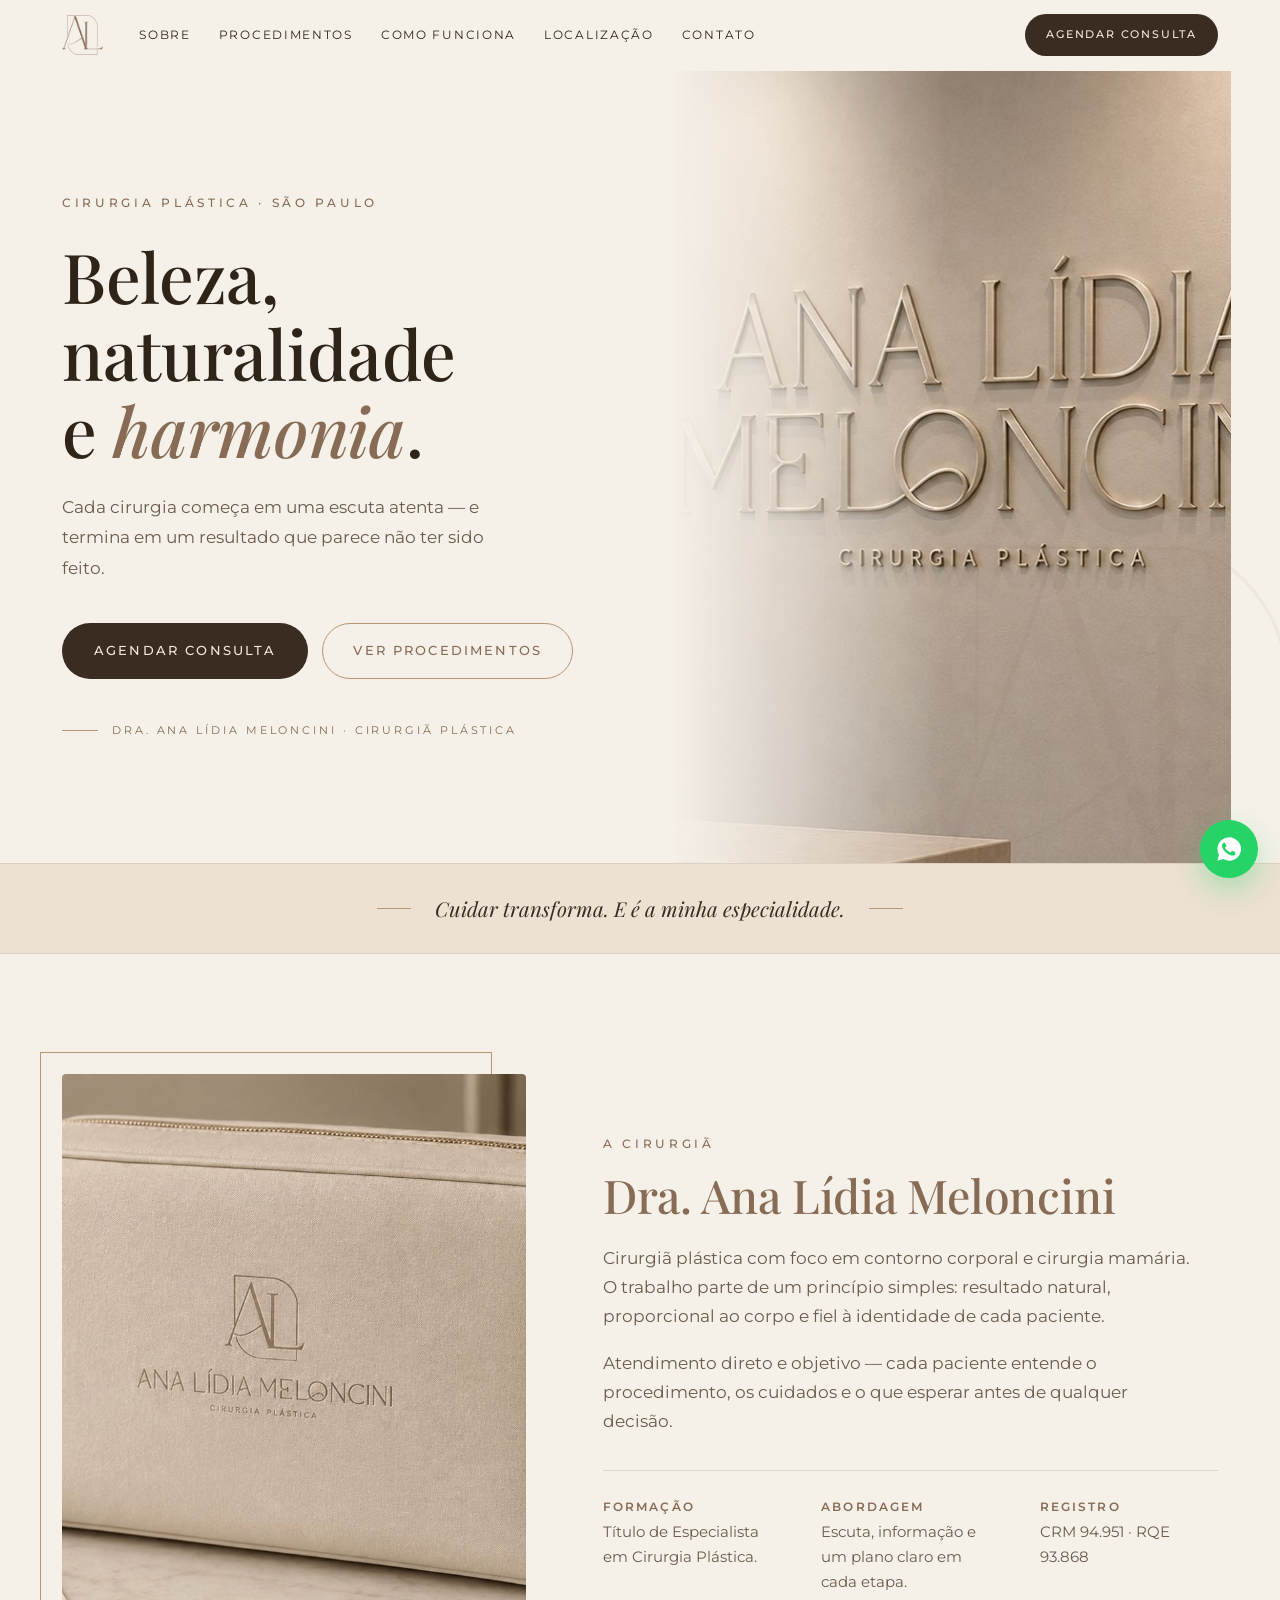
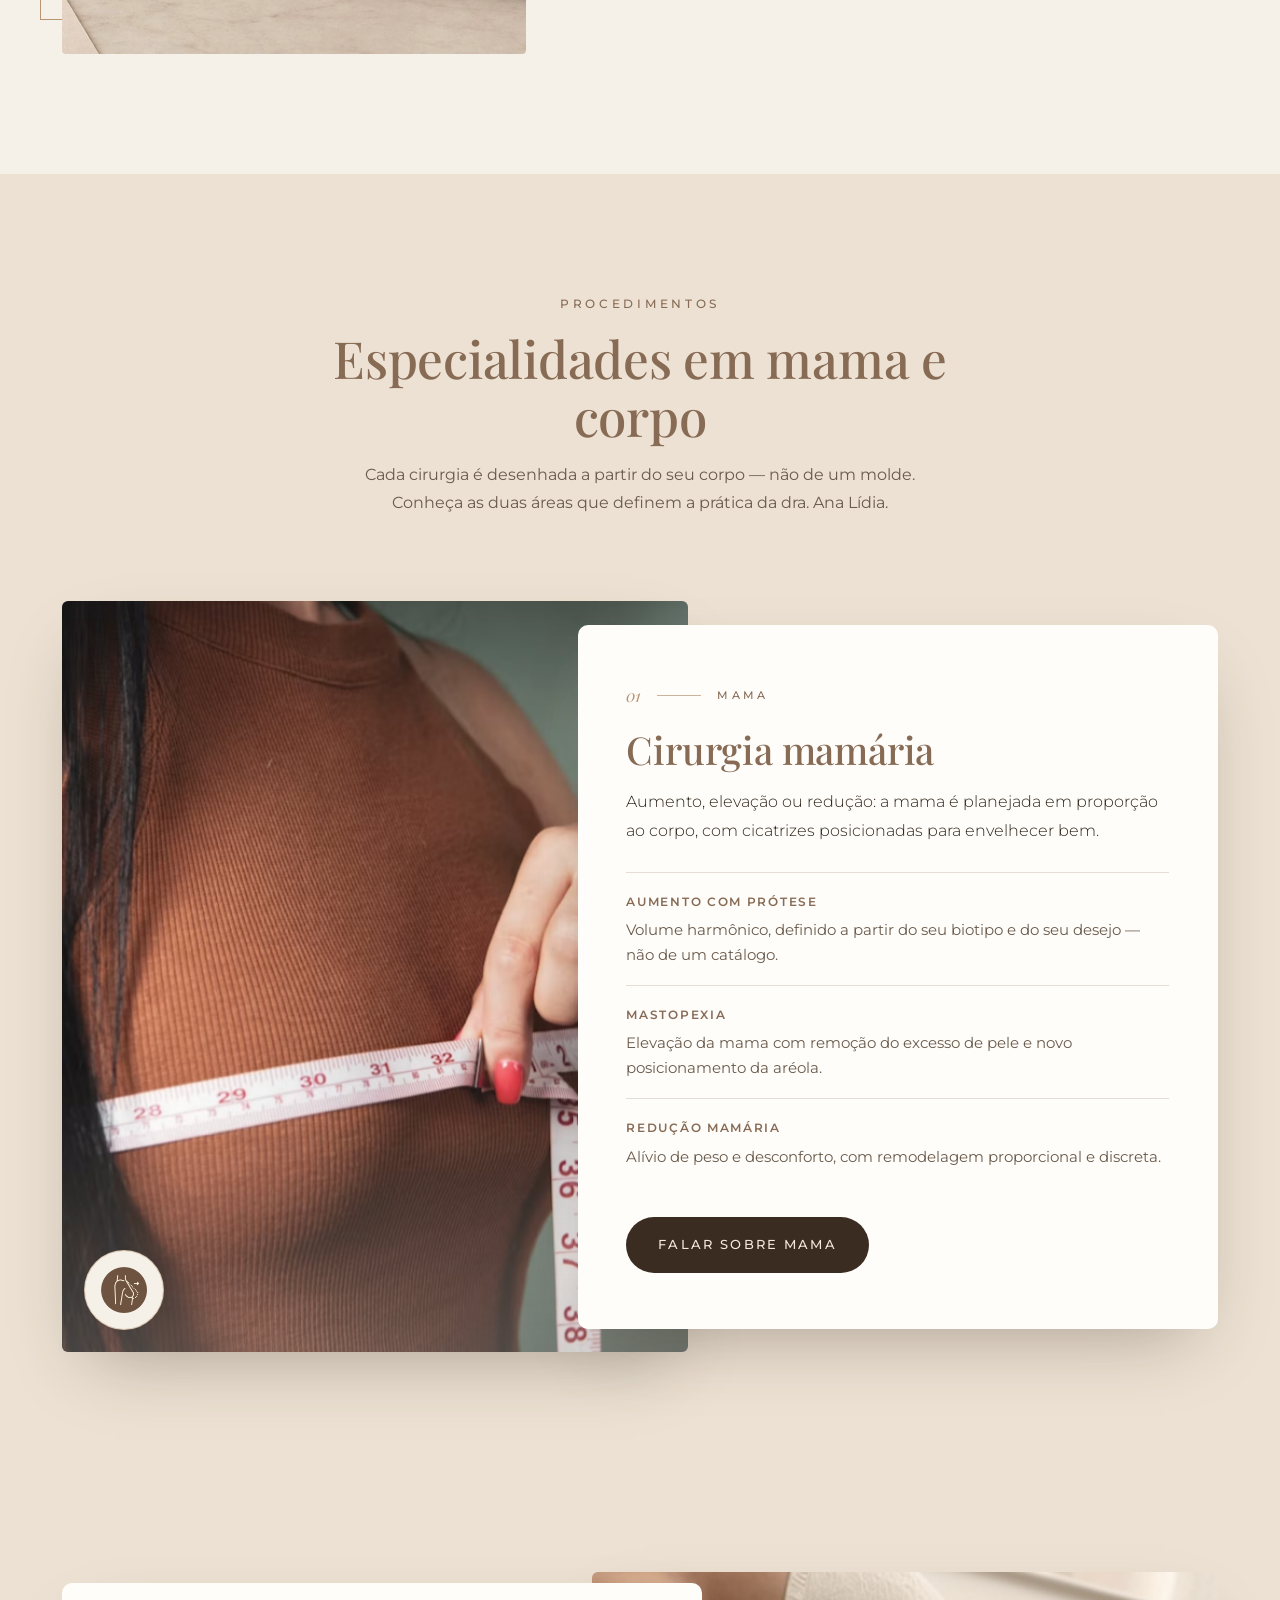
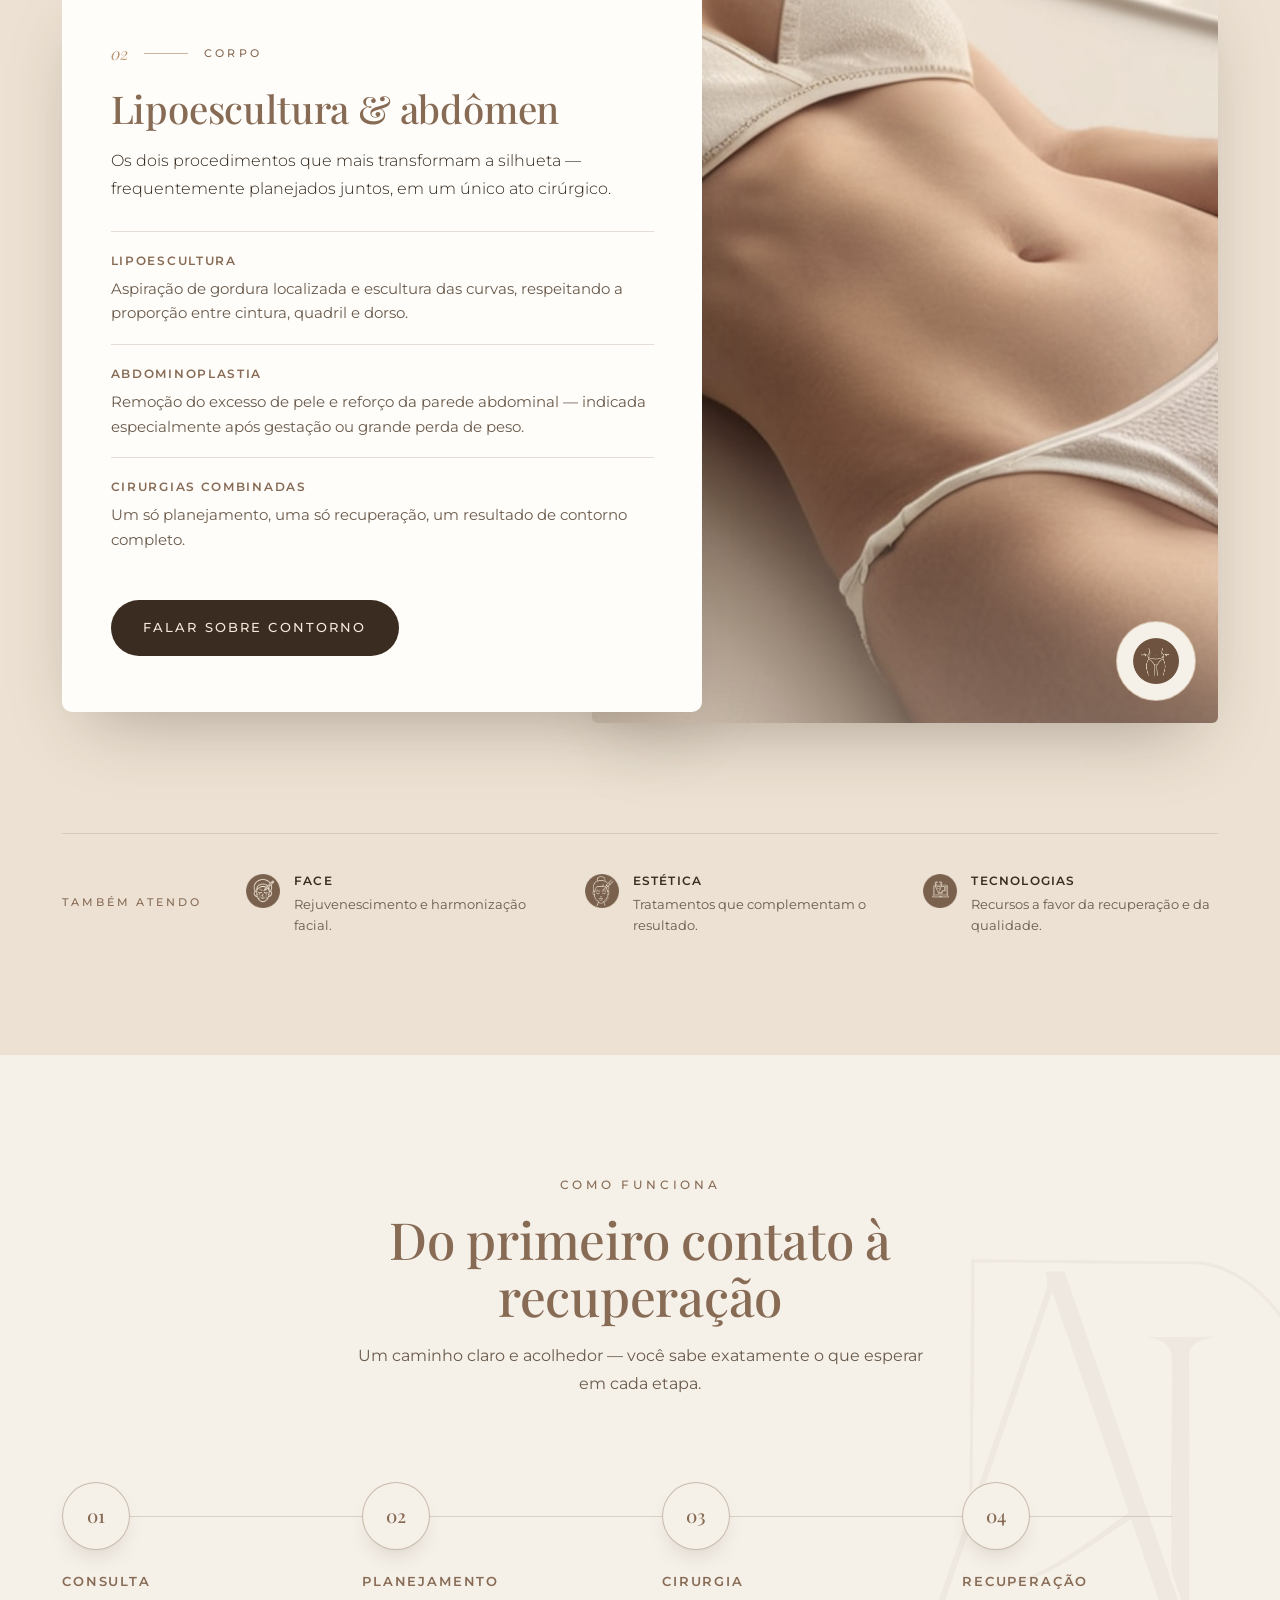
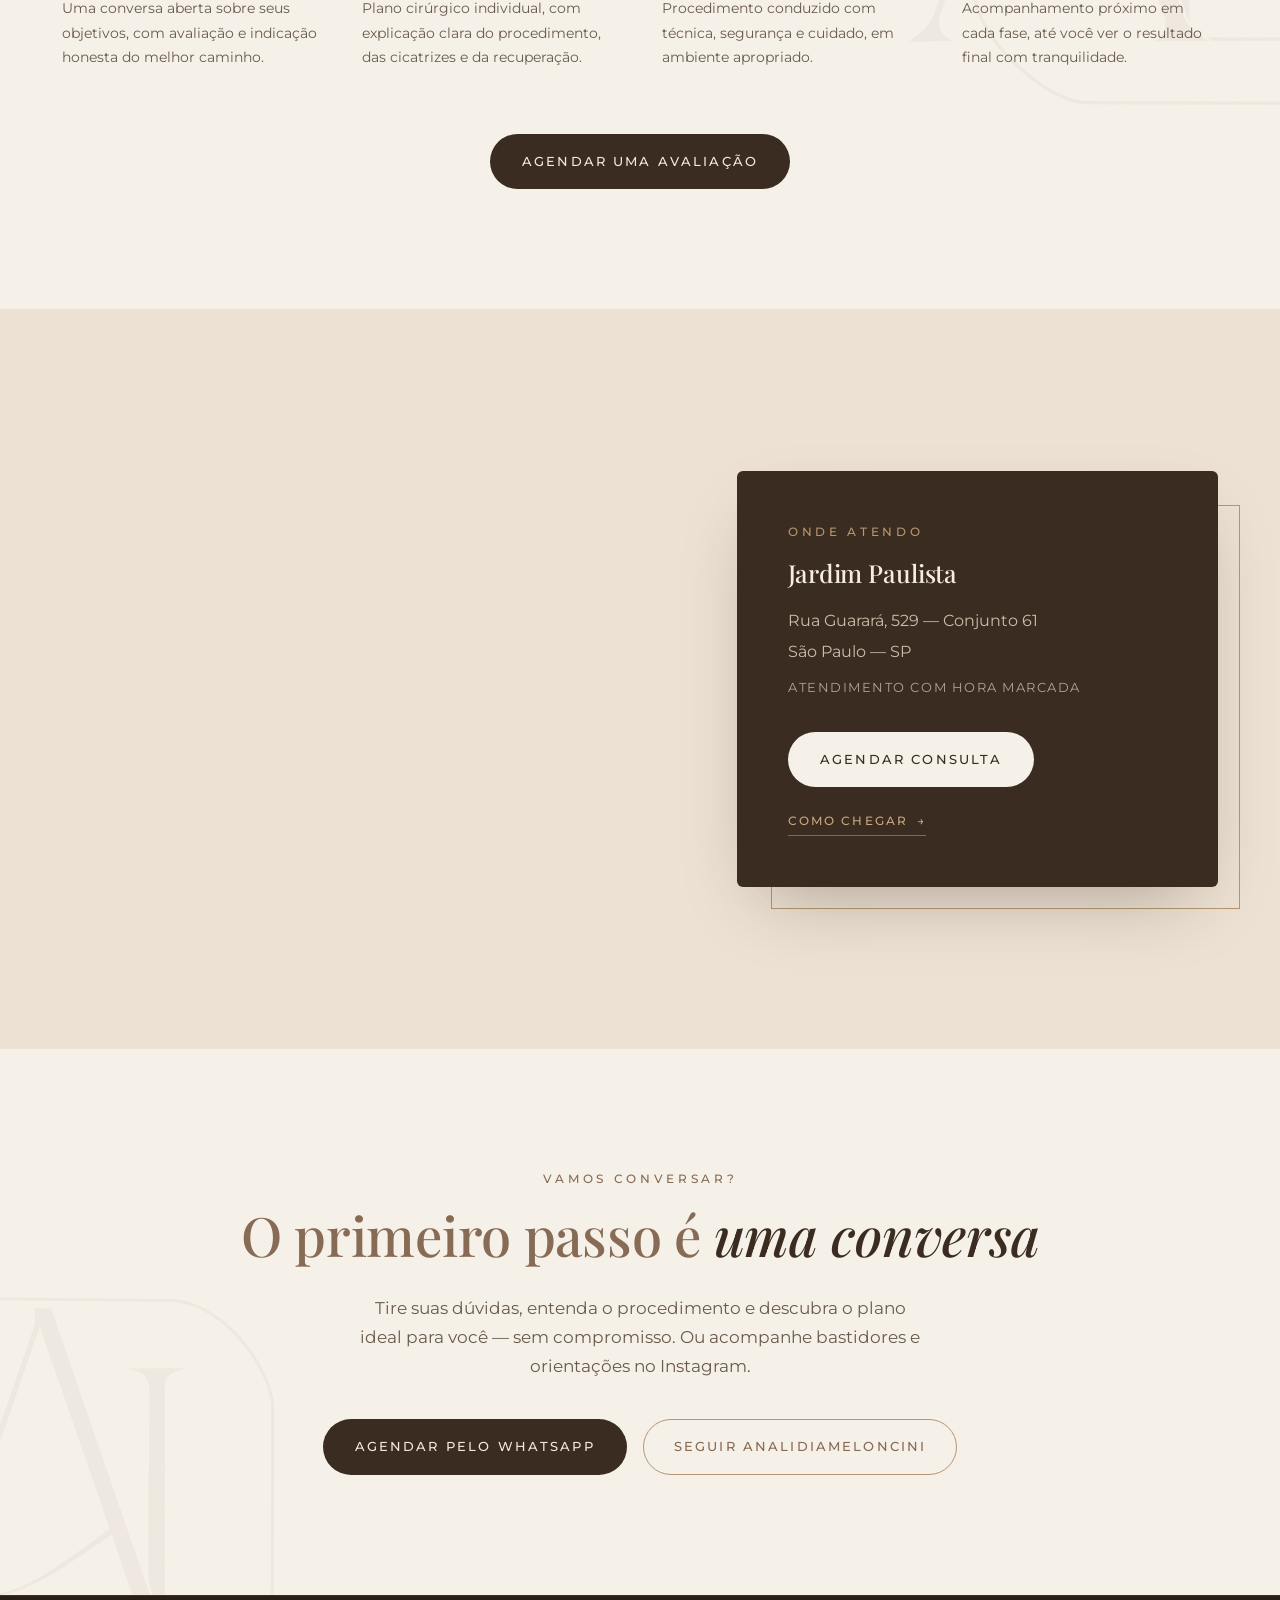
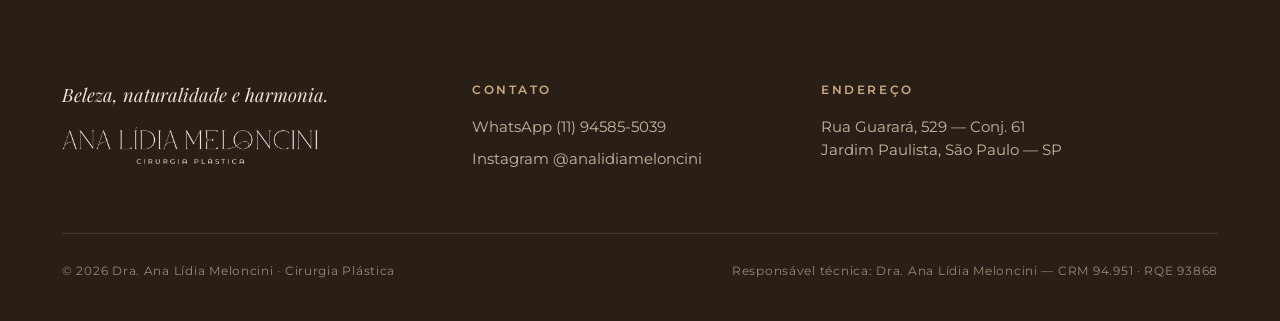
==== commit ee8ab6f0: "index-alt: logo monograma no header, registro sem conselho e cards mama/corpo com novas fotos" ====
--- a/index-alt.html
+++ b/index-alt.html
@@ -333,7 +333,7 @@
   footer{background:var(--espresso-deep);color:#D9C9B6;padding:84px 0 40px;border-top:1px solid rgba(255,255,255,.08)}
   .foot{display:grid;grid-template-columns:1.2fr 1fr 1.3fr;gap:44px;margin-bottom:52px}
   .foot .foot-brand p{font-family:var(--serif);font-style:italic;font-size:1.15rem;color:#EFE3D4;margin-bottom:18px}
-  .foot img.flogo{height:32px;width:auto}
+  .foot img.flogo{height:37px;width:auto}
   .foot h4{font-family:var(--sans);font-weight:600;font-size:.72rem;letter-spacing:.22em;text-transform:uppercase;color:var(--gold-soft);margin-bottom:16px}
   .foot a,.foot p{display:block;font-size:.92rem;color:#C9B6A1;margin-bottom:9px;line-height:1.6}
   .foot a:hover{color:#fff}
@@ -375,7 +375,7 @@
 <header id="hd">
   <div class="header-inner">
     <a class="brand" href="#topo" aria-label="Dra. Ana Lídia Meloncini — Cirurgia Plástica">
-      <img src="assets/logo_lockup_brown.png" width="1600" height="795" alt="Ana Lídia Meloncini — Cirurgia Plástica" />
+      <img src="assets/logo_monogram_brown.png" width="1600" height="1551" alt="Ana Lídia Meloncini — Cirurgia Plástica" />
     </a>
     <nav class="nav" id="mainNav" aria-label="Navegação principal">
       <a href="#sobre">Sobre</a>
@@ -441,12 +441,12 @@
               <p>Título de Especialista em Cirurgia Plástica.</p>
             </div>
             <div>
-              <h3>Registro</h3>
-              <p>CRM 94.951 · RQE 93868 — Conselho Regional de Medicina do Estado de São Paulo.</p>
+              <h3>Abordagem</h3>
+              <p>Escuta, informação e um plano claro em cada etapa.</p>
             </div>
             <div>
-              <h3>Abordagem</h3>
-              <p>Escuta, informação e um plano claro em cada etapa.</p>
+              <h3>Registro</h3>
+              <p>CRM 94.951 · RQE 93.868</p>
             </div>
           </div>
         </div>
@@ -471,7 +471,7 @@
       <div class="wrap">
         <div class="proc-grid">
           <div class="proc-media reveal d1">
-            <div class="frame"><img src="assets/ambiente-recepcao.jpg" alt="Ambiente da clínica da Dra. Ana Lídia Meloncini" /></div>
+            <div class="frame"><img src="assets/mama.avif" alt="Imagem de referência para cirurgia mamária" /></div>
             <span class="proc-badge"><img src="assets/ico_mama.png" alt="Ícone da categoria Mama" /></span>
           </div>
           <div class="proc-card reveal">
@@ -503,7 +503,7 @@
       <div class="wrap">
         <div class="proc-grid">
           <div class="proc-media reveal d1">
-            <div class="frame"><img src="assets/brand-folder.jpg" alt="Material de marca da Dra. Ana Lídia Meloncini" /></div>
+            <div class="frame"><img src="assets/corpo.png" alt="Imagem de referência para contorno corporal" /></div>
             <span class="proc-badge"><img src="assets/ico_lipoescultura.png" alt="Ícone da categoria Lipoescultura" /></span>
           </div>
           <div class="proc-card reveal">
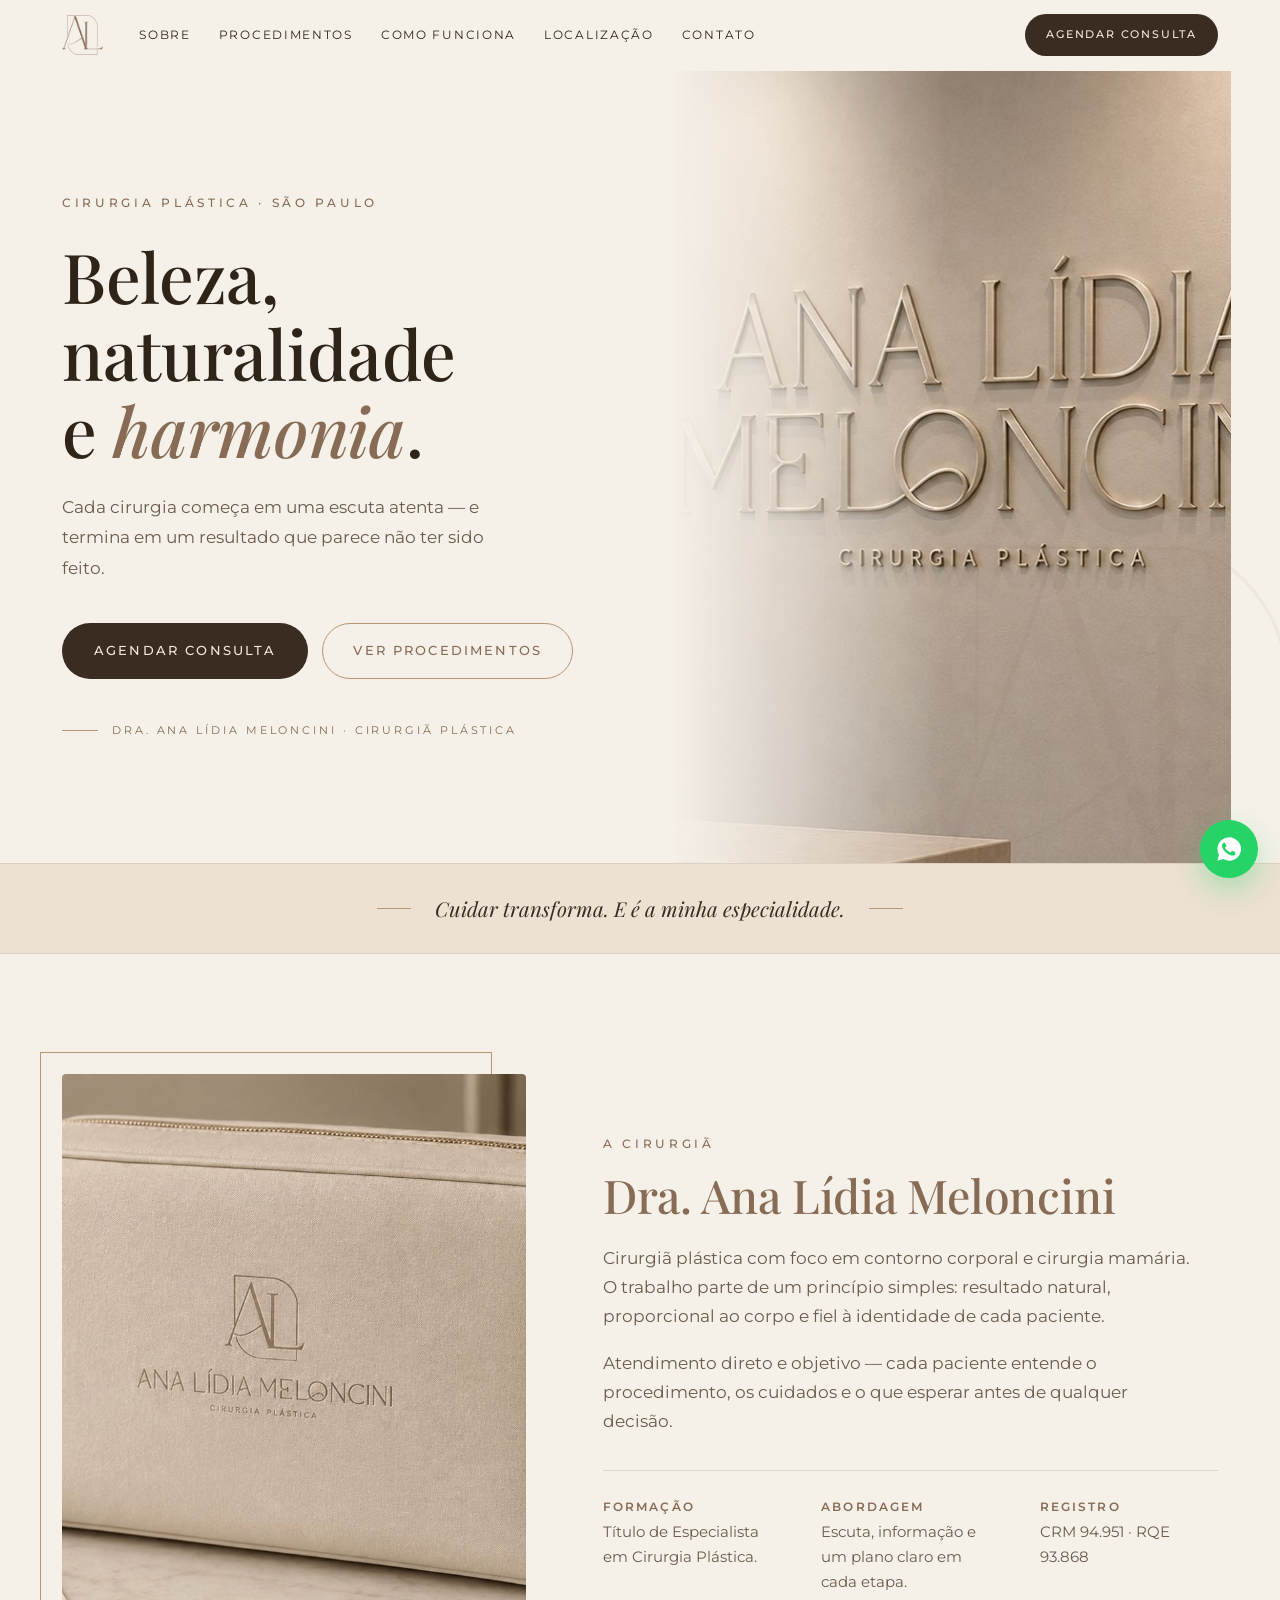
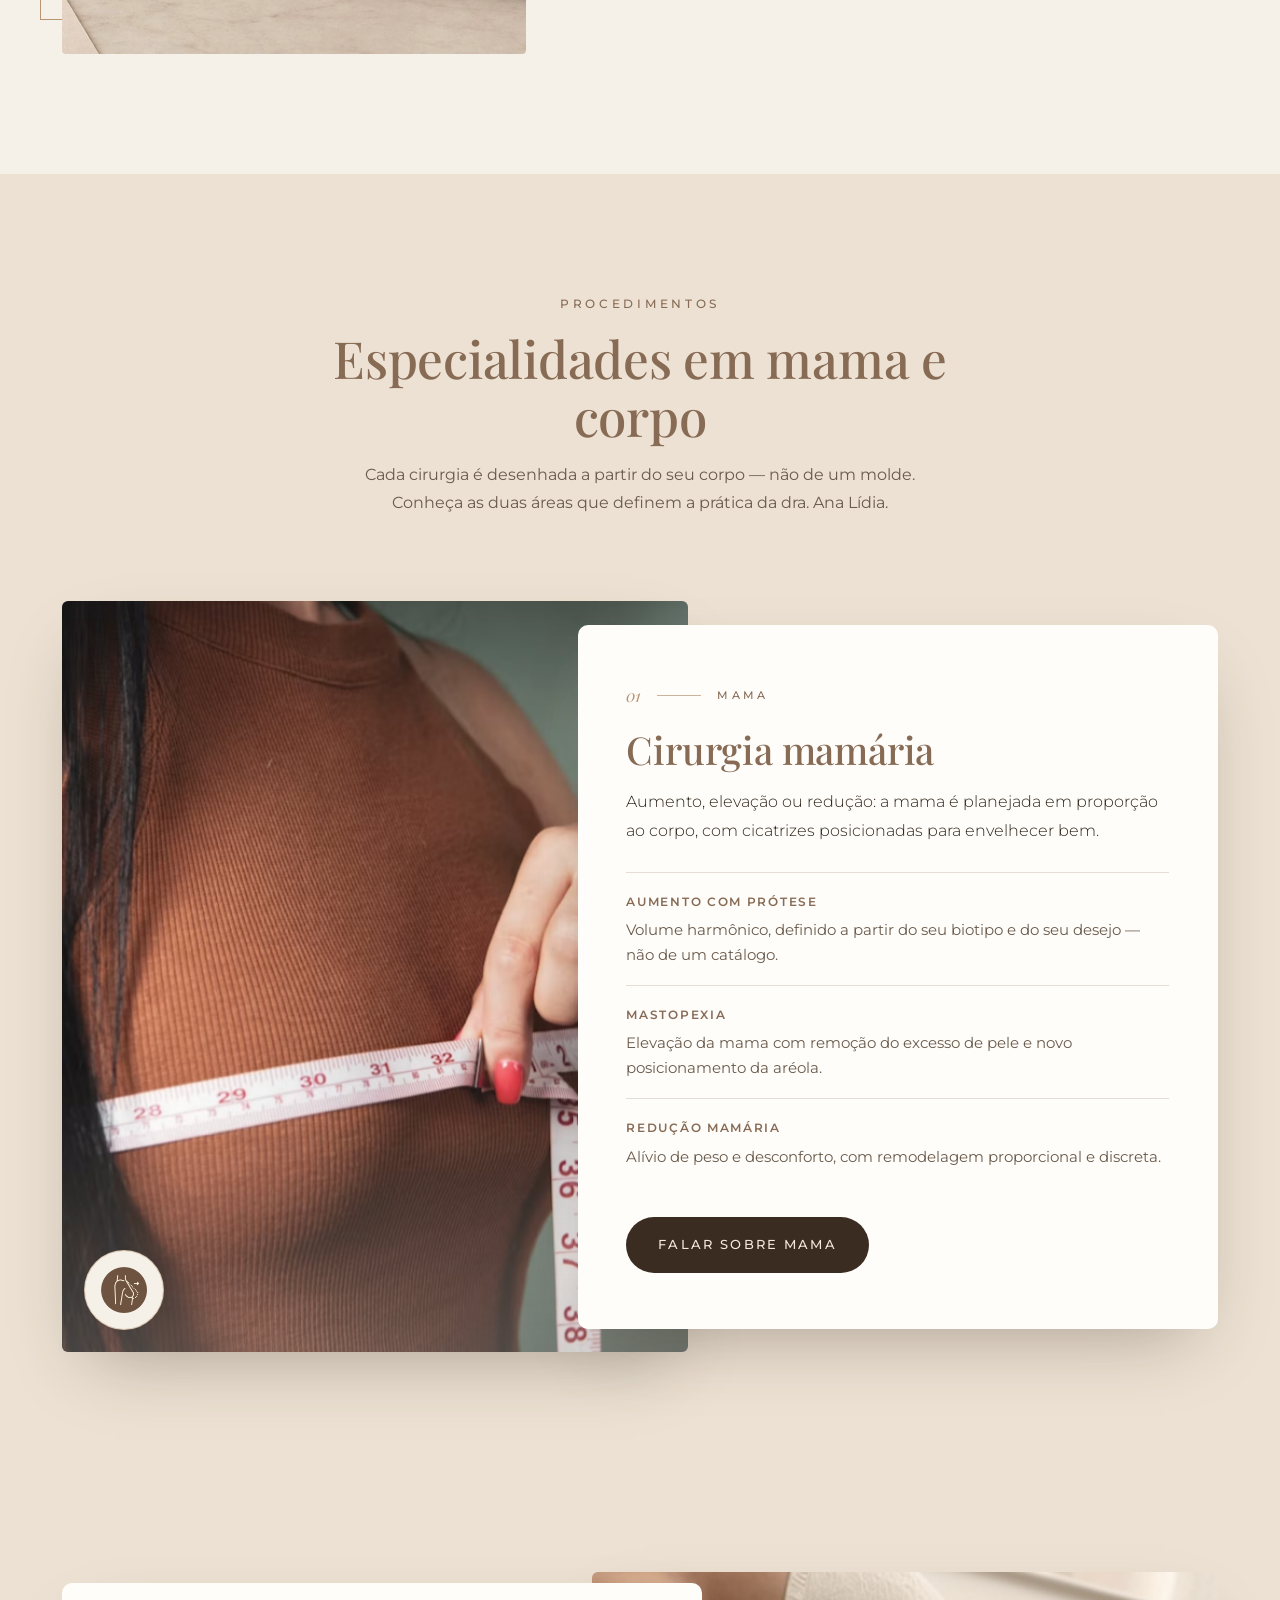
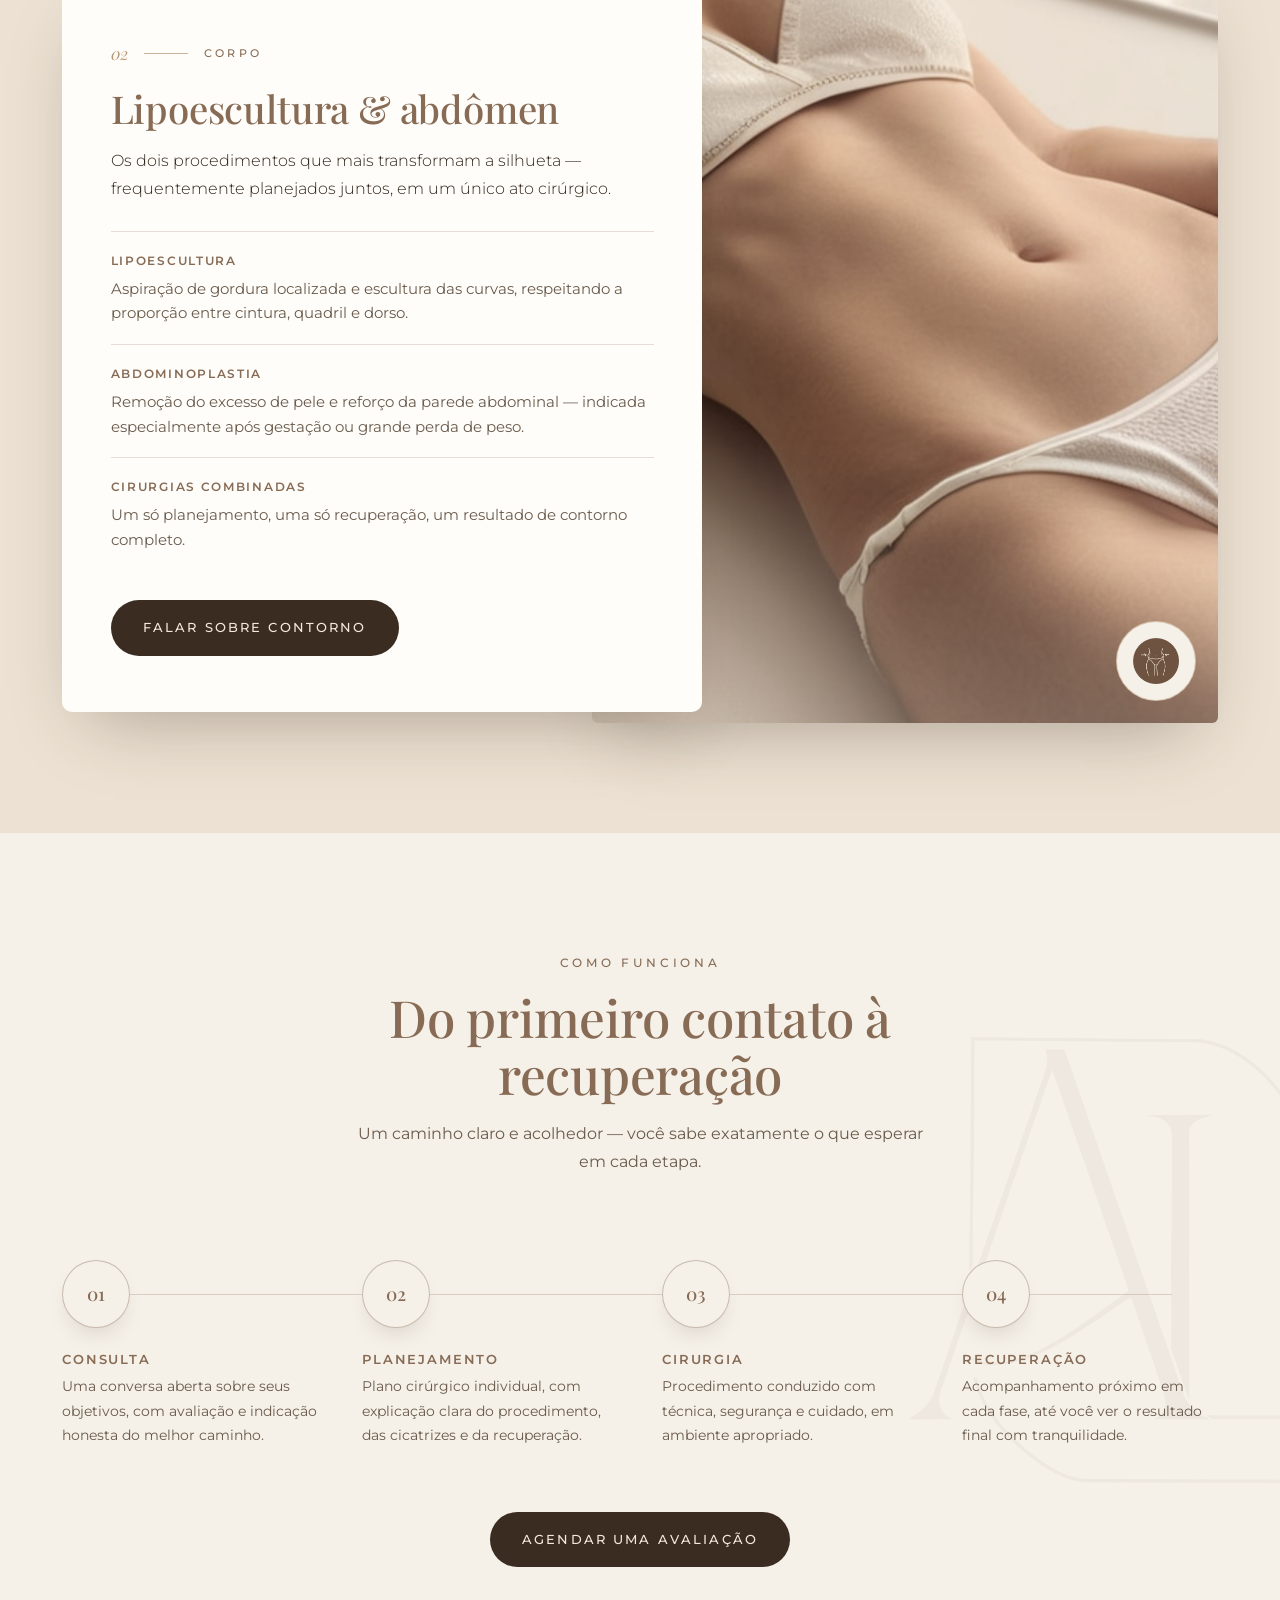
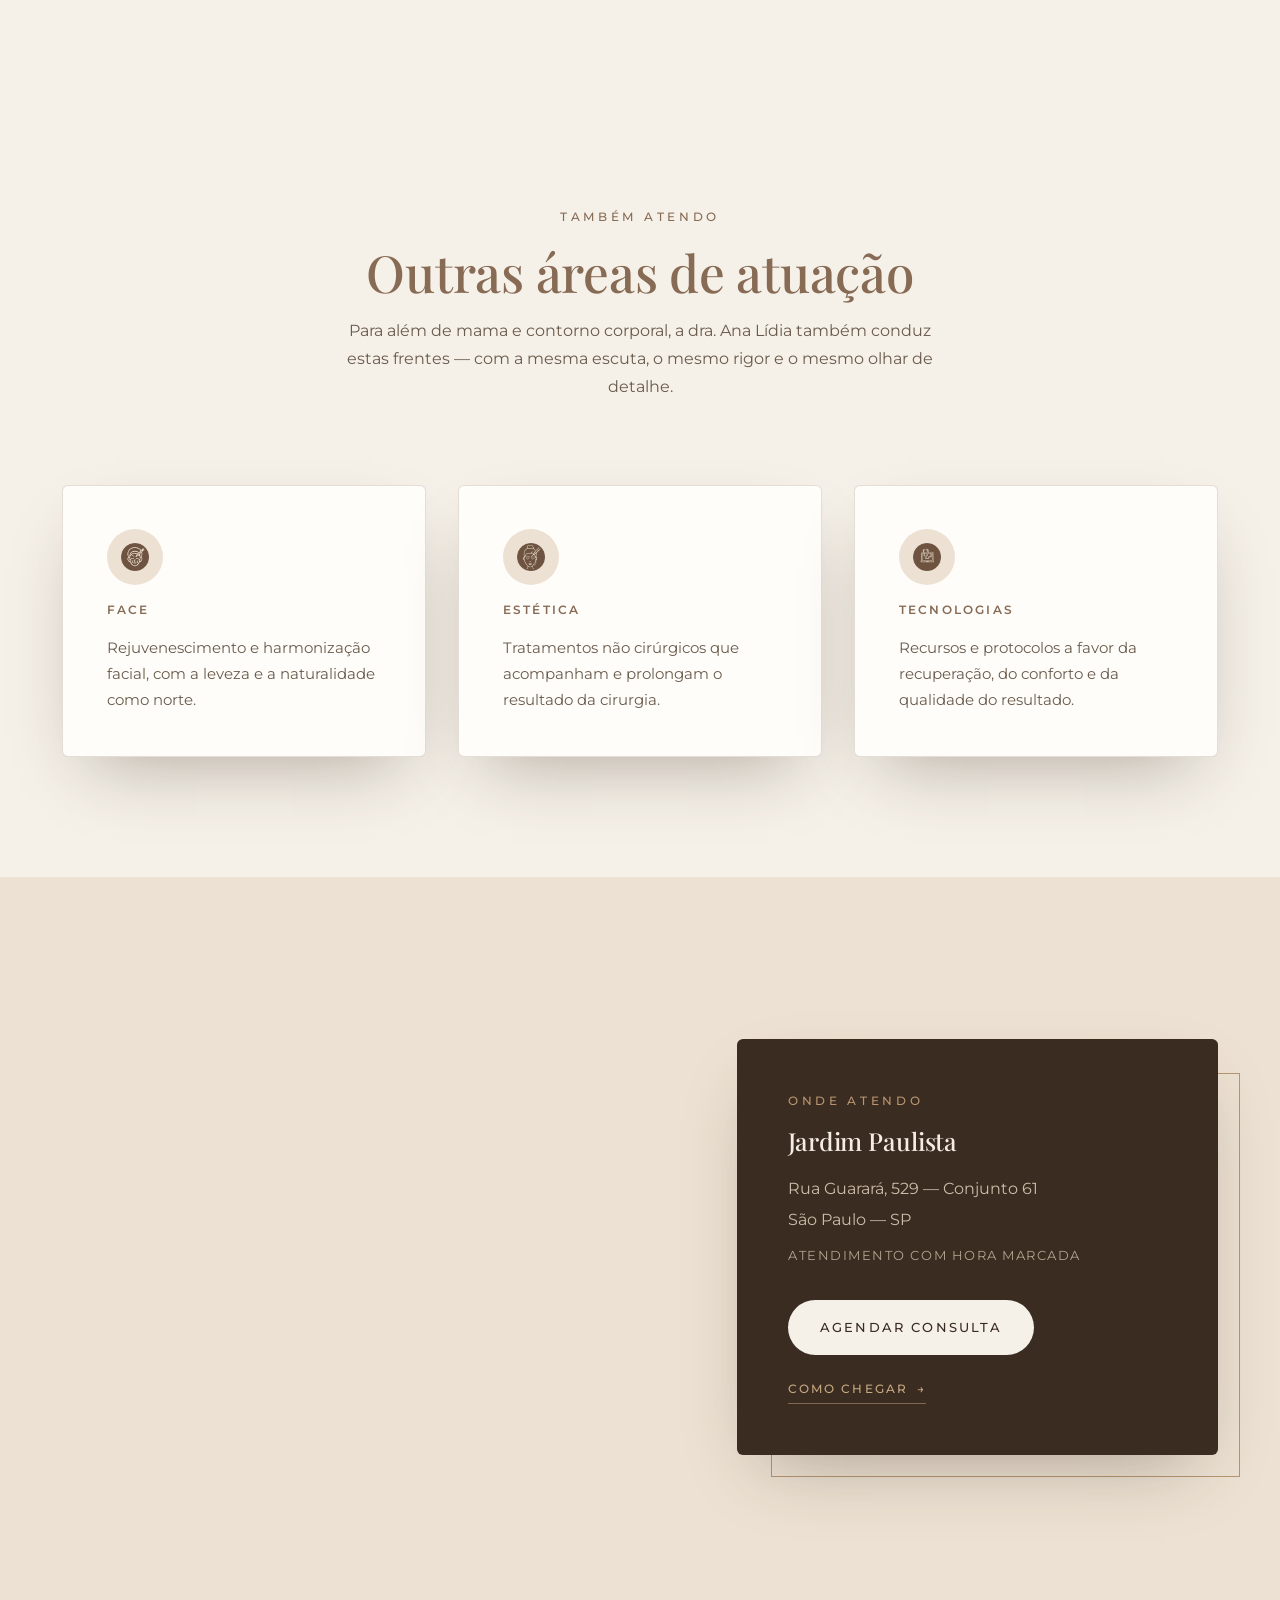
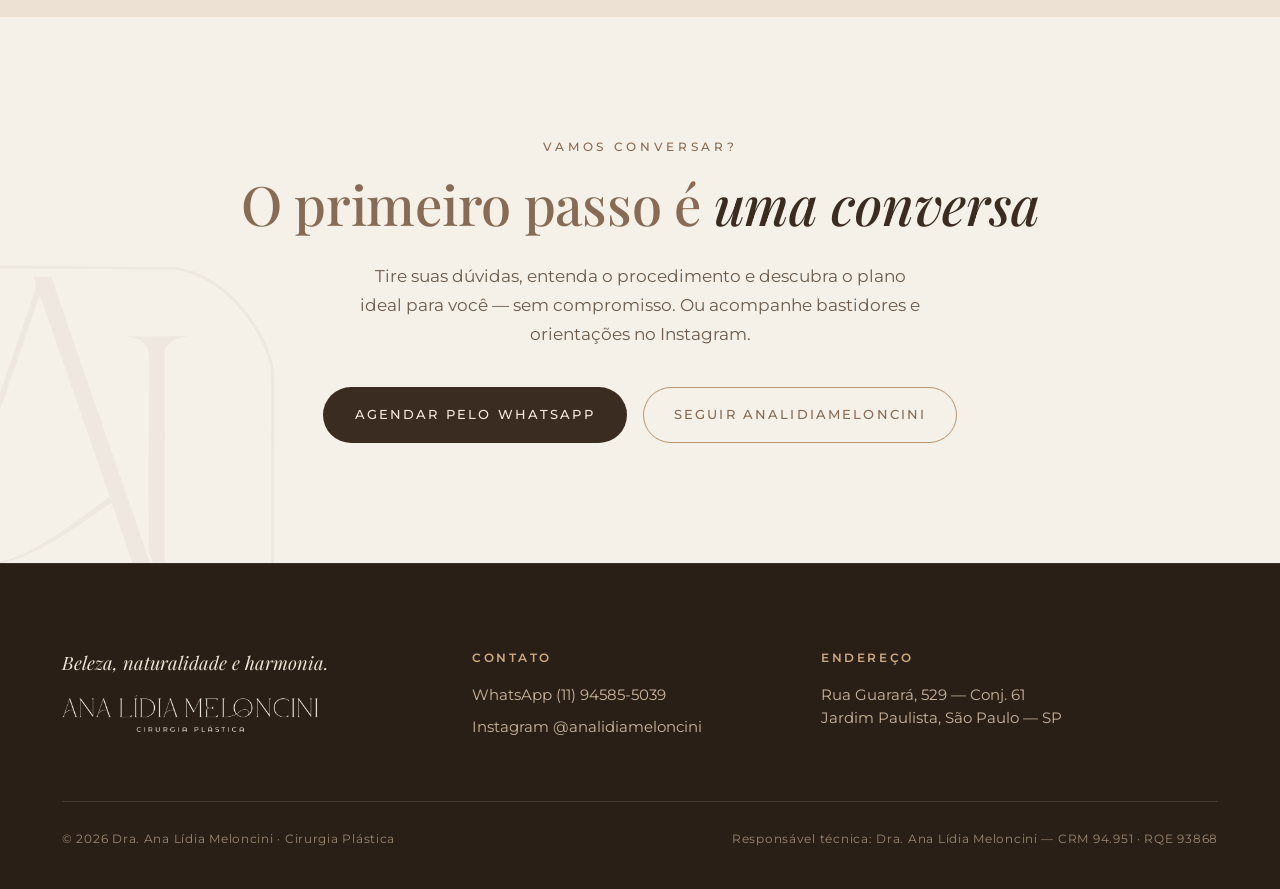
==== commit 30a98956: "index-alt: move 'Também atendo' para seção dedicada abaixo de Como funciona - Remove o strip de uma " ====
--- a/index-alt.html
+++ b/index-alt.html
@@ -249,16 +249,6 @@
     .proc-badge img{width:40px;height:40px}
   }
 
-  /* Também atendo — uma linha, não uma seção de cards */
-  .alsolist{display:grid;grid-template-columns:auto repeat(3,1fr);gap:clamp(22px,4vw,44px);align-items:center;padding:36px 0 0;border-top:1px solid var(--hairline)}
-  .alsolist .label{font-size:.7rem;font-weight:500;letter-spacing:.26em;text-transform:uppercase;color:var(--taupe);white-space:nowrap}
-  .also{display:flex;gap:14px;align-items:flex-start}
-  .also img{width:34px;height:34px;flex:none;margin-top:4px;opacity:.9}
-  .also h4{font-family:var(--sans);font-weight:600;font-size:.76rem;letter-spacing:.1em;text-transform:uppercase;color:var(--espresso);margin-bottom:3px}
-  .also p{font-size:.82rem;color:var(--ink-soft);line-height:1.55}
-  @media(max-width:980px){.alsolist{grid-template-columns:1fr 1fr;gap:26px}.alsolist .label{grid-column:1/-1}}
-  @media(max-width:560px){.alsolist{grid-template-columns:1fr}}
-
   /* ============================================================
      COMO FUNCIONA — jornada da paciente em 4 passos
      ============================================================ */
@@ -282,6 +272,34 @@
     .steps::before{display:none}
   }
   @media(max-width:560px){.steps{grid-template-columns:1fr}}
+
+  /* ============================================================
+     TAMBÉM ATENDO — outras áreas de atuação em 3 cards
+     ============================================================ */
+  .also-cards{display:grid;grid-template-columns:repeat(3,1fr);gap:clamp(20px,2.6vw,32px)}
+  .also-card{
+    display:flex;flex-direction:column;gap:18px;
+    background:var(--card);border:1px solid var(--line);
+    border-radius:6px;padding:clamp(30px,3.4vw,44px);
+    box-shadow:var(--shadow);
+    transition:transform .3s ease,box-shadow .3s ease,border-color .3s ease;
+  }
+  .also-card:hover{
+    transform:translateY(-4px);
+    box-shadow:0 40px 80px -32px rgba(58,44,32,.42);
+    border-color:rgba(135,107,85,.4);
+  }
+  .also-card .icon{
+    width:56px;height:56px;display:flex;align-items:center;justify-content:center;
+    background:var(--linen);border-radius:50%;
+  }
+  .also-card .icon img{width:28px;height:28px}
+  .also-card h3{
+    font-family:var(--sans);font-weight:600;font-size:.78rem;
+    letter-spacing:.18em;text-transform:uppercase;color:var(--taupe);
+  }
+  .also-card p{font-size:.95rem;color:var(--ink-soft);line-height:1.7;margin:0}
+  @media(max-width:860px){.also-cards{grid-template-columns:1fr}}
 
   /* ============================================================
      ONDE ATENDO — card espresso sobre seção clara + mapa
@@ -529,27 +547,6 @@
         </div>
       </div>
     </section>
-
-    <!-- Também atendo — uma linha, em vez de uma seção de cards repetida -->
-    <section style="padding-top:0">
-      <div class="wrap">
-        <div class="alsolist reveal">
-          <span class="label">Também atendo</span>
-          <a class="also" href="https://wa.me/5511945855039?text=Tenho%20interesse%20em%20procedimentos%20de%20face" target="_blank" rel="noopener">
-            <img src="assets/ico_face.png" alt="Ícone Face" />
-            <div><h4>Face</h4><p>Rejuvenescimento e harmonização facial.</p></div>
-          </a>
-          <a class="also" href="https://wa.me/5511945855039?text=Tenho%20interesse%20em%20est%C3%A9tica" target="_blank" rel="noopener">
-            <img src="assets/ico_estetica.png" alt="Ícone Estética" />
-            <div><h4>Estética</h4><p>Tratamentos que complementam o resultado.</p></div>
-          </a>
-          <a class="also" href="https://wa.me/5511945855039?text=Quero%20saber%20sobre%20as%20tecnologias%20utilizadas" target="_blank" rel="noopener">
-            <img src="assets/ico_tecnologias.png" alt="Ícone Tecnologias" />
-            <div><h4>Tecnologias</h4><p>Recursos a favor da recuperação e da qualidade.</p></div>
-          </a>
-        </div>
-      </div>
-    </section>
   </div>
 
   <!-- ==================== COMO FUNCIONA ===================== -->
@@ -585,6 +582,34 @@
       </div>
       <div class="processo-cta reveal">
         <a class="btn btn-primary" href="https://wa.me/5511945855039" target="_blank" rel="noopener">Agendar uma avaliação</a>
+      </div>
+    </div>
+  </section>
+
+  <!-- ==================== TAMBÉM ATENDO ====================== -->
+  <section id="tambem-atendo" class="tambem">
+    <div class="wrap">
+      <div class="section-head reveal">
+        <span class="eyebrow">Também atendo</span>
+        <h2>Outras áreas de atuação</h2>
+        <p>Para além de mama e contorno corporal, a dra. Ana Lídia também conduz estas frentes — com a mesma escuta, o mesmo rigor e o mesmo olhar de detalhe.</p>
+      </div>
+      <div class="also-cards reveal">
+        <a class="also-card" href="https://wa.me/5511945855039?text=Tenho%20interesse%20em%20procedimentos%20de%20face" target="_blank" rel="noopener">
+          <span class="icon"><img src="assets/ico_face.png" alt="" /></span>
+          <h3>Face</h3>
+          <p>Rejuvenescimento e harmonização facial, com a leveza e a naturalidade como norte.</p>
+        </a>
+        <a class="also-card" href="https://wa.me/5511945855039?text=Tenho%20interesse%20em%20est%C3%A9tica" target="_blank" rel="noopener">
+          <span class="icon"><img src="assets/ico_estetica.png" alt="" /></span>
+          <h3>Estética</h3>
+          <p>Tratamentos não cirúrgicos que acompanham e prolongam o resultado da cirurgia.</p>
+        </a>
+        <a class="also-card" href="https://wa.me/5511945855039?text=Quero%20saber%20sobre%20as%20tecnologias%20utilizadas" target="_blank" rel="noopener">
+          <span class="icon"><img src="assets/ico_tecnologias.png" alt="" /></span>
+          <h3>Tecnologias</h3>
+          <p>Recursos e protocolos a favor da recuperação, do conforto e da qualidade do resultado.</p>
+        </a>
       </div>
     </div>
   </section>
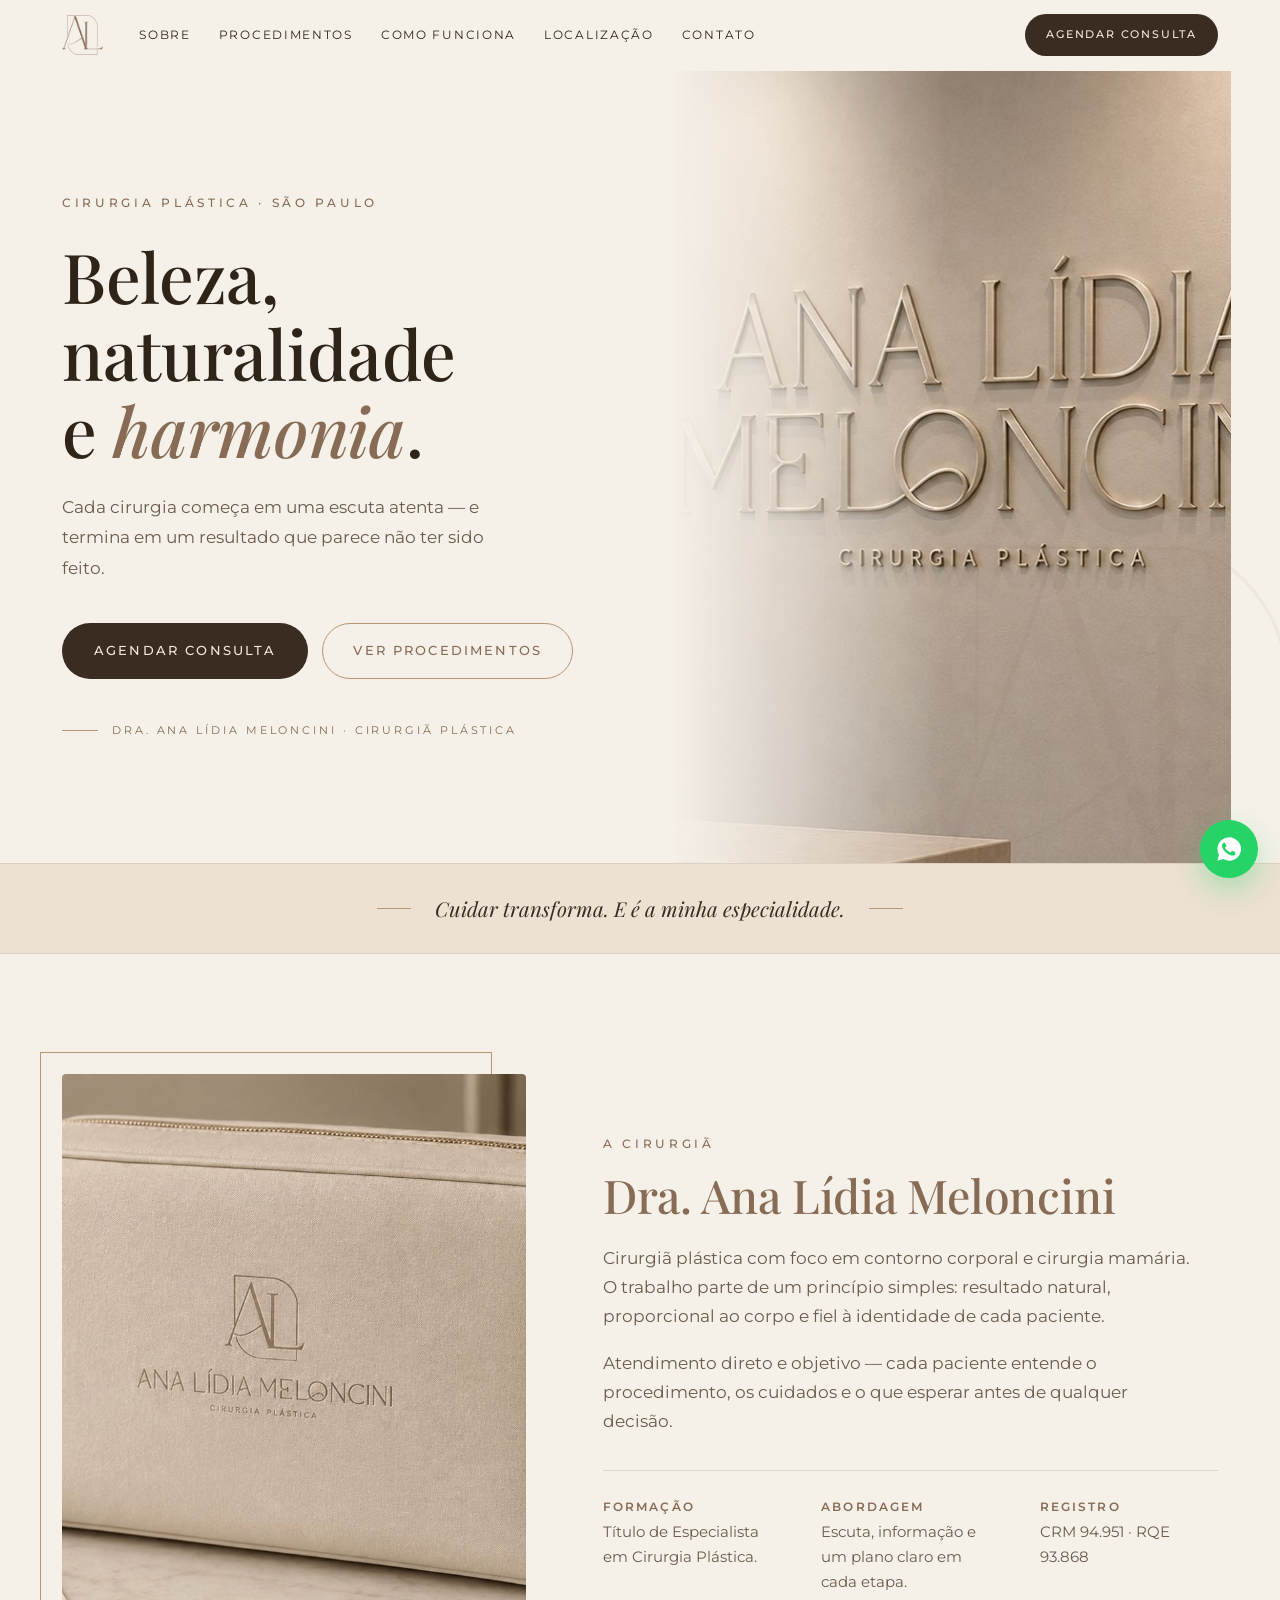
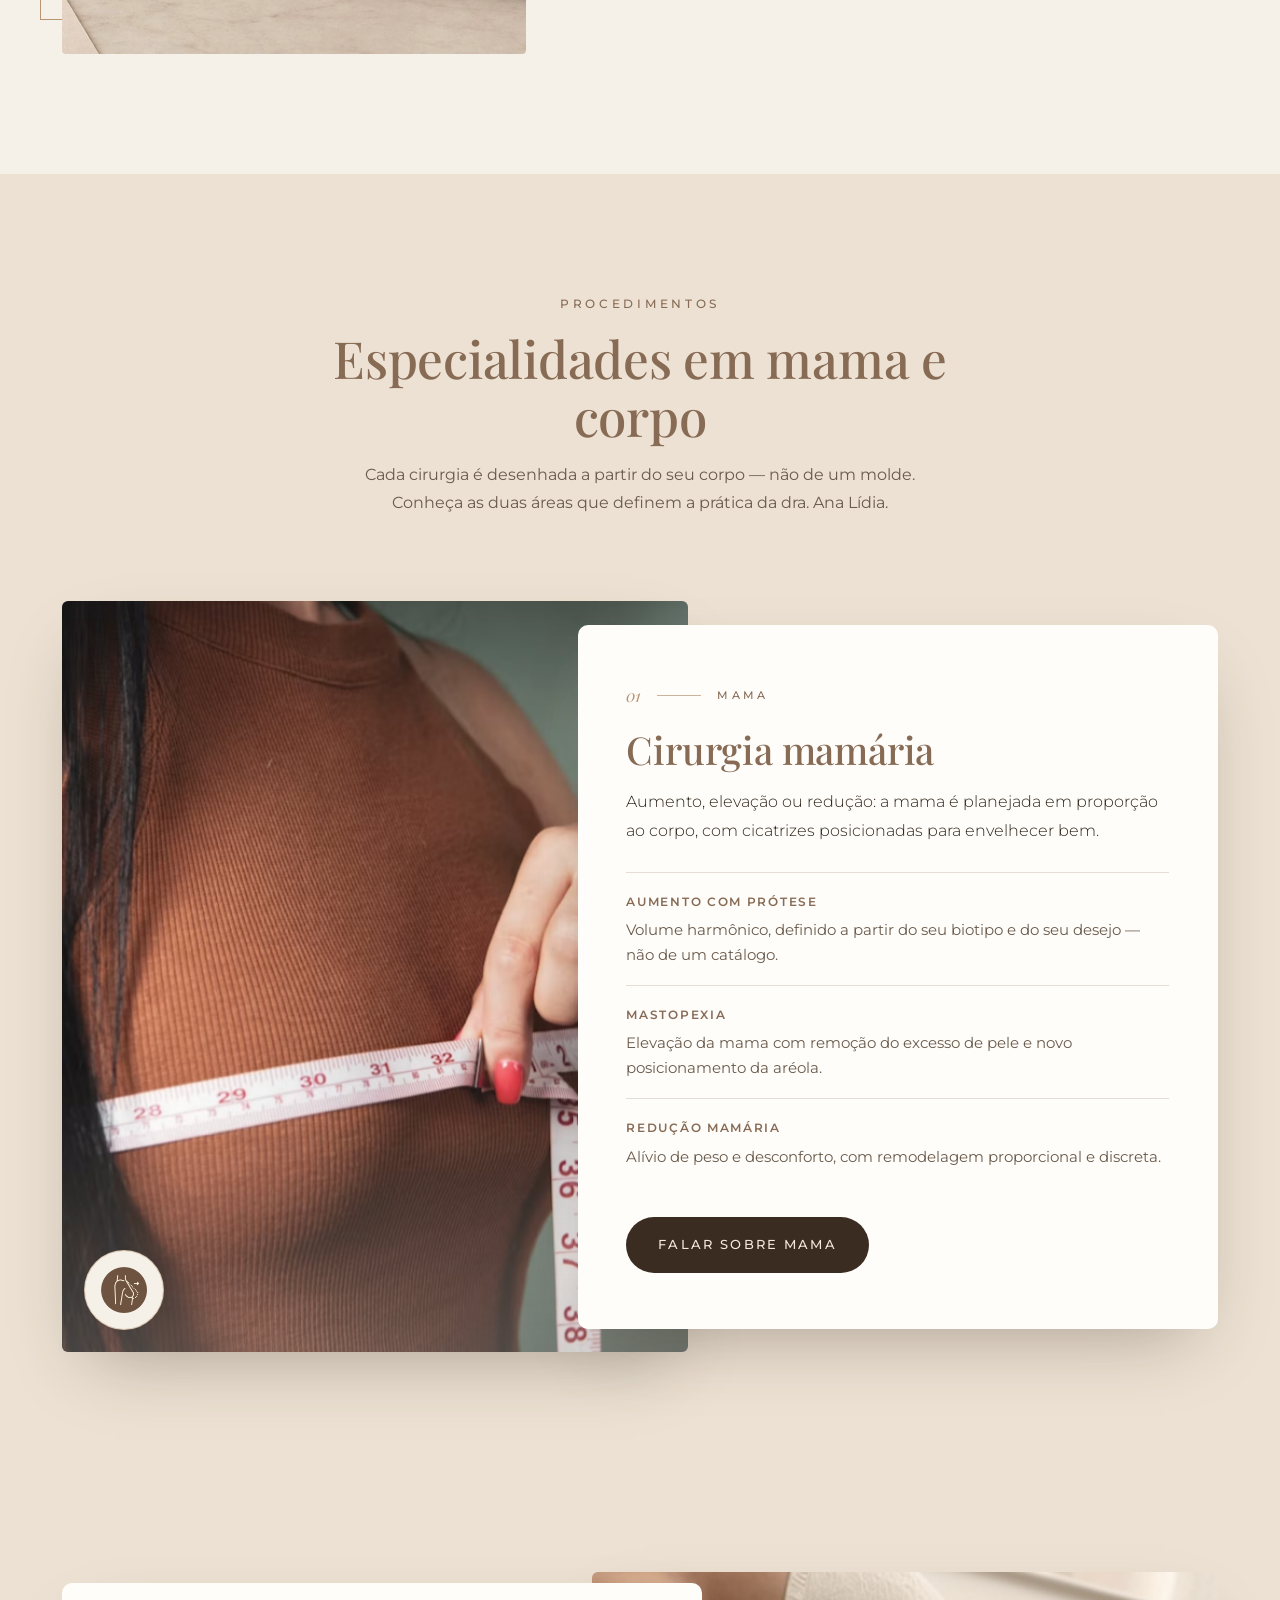
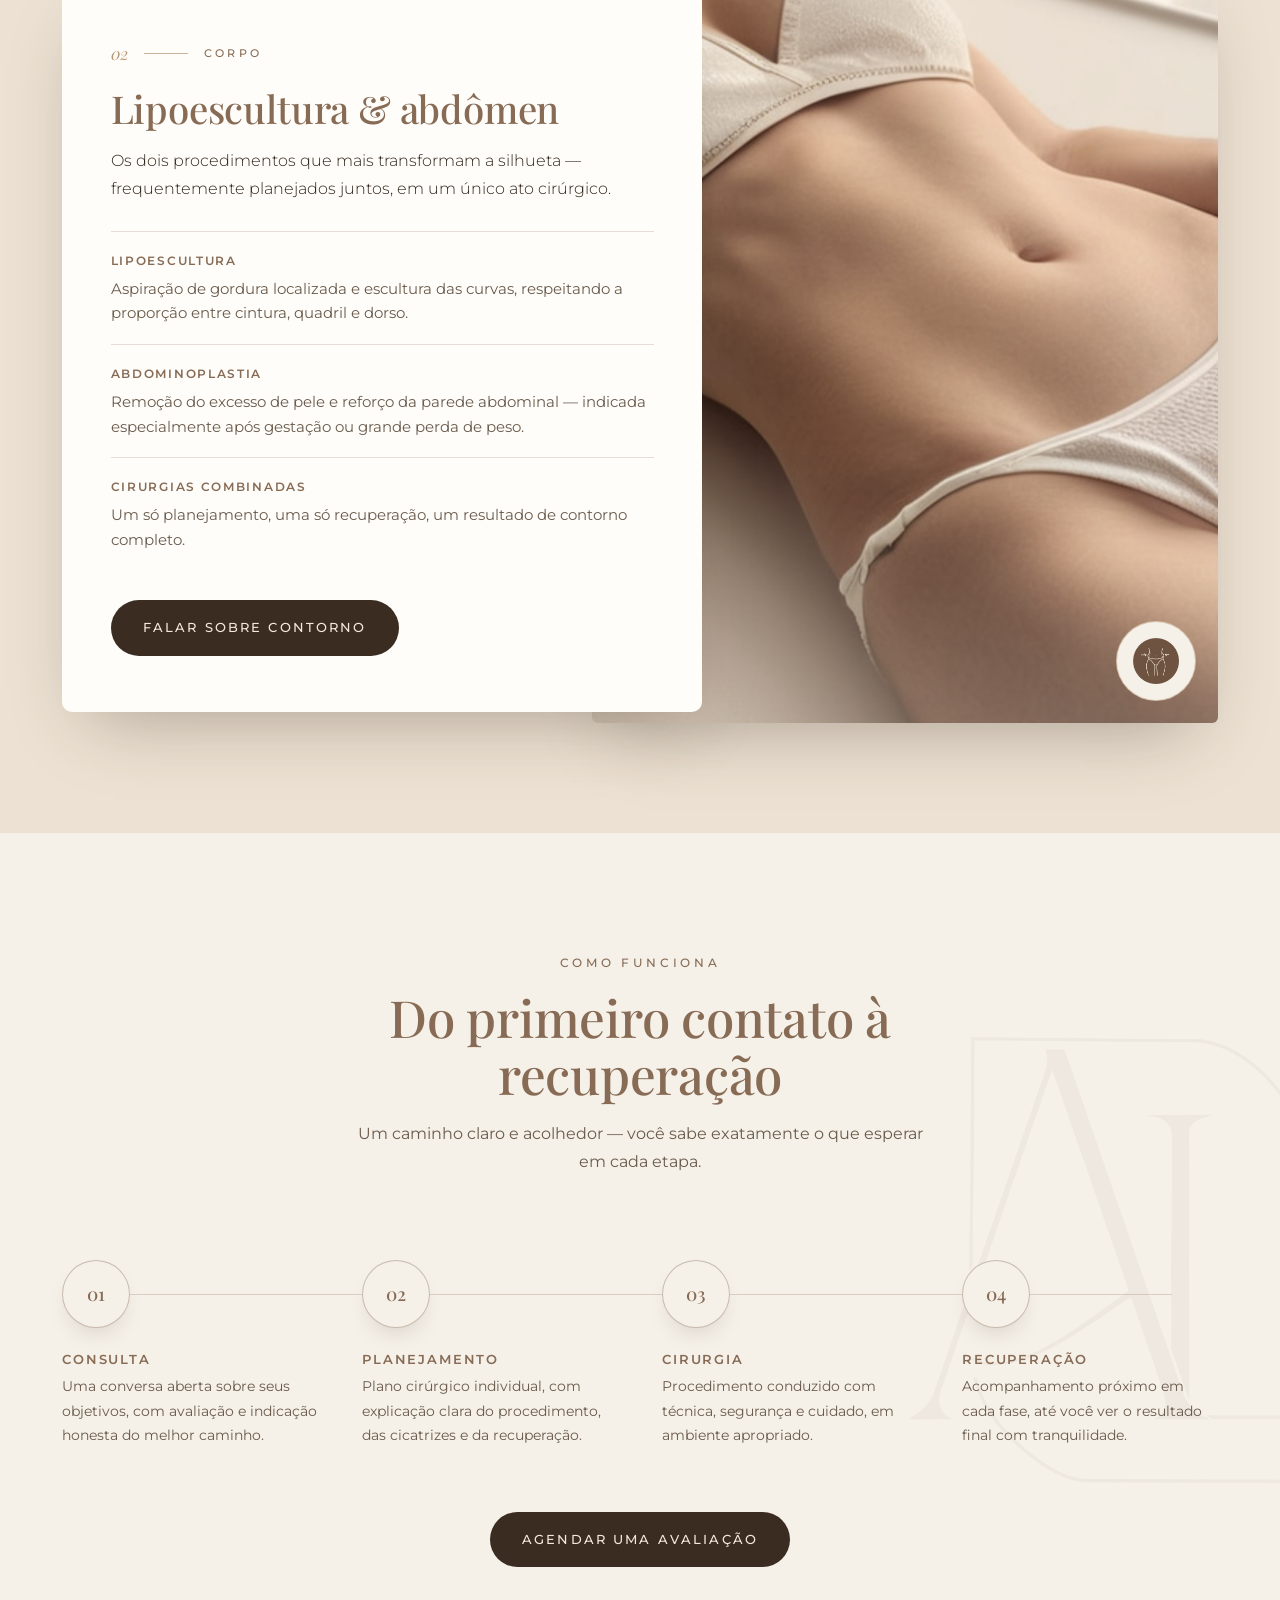
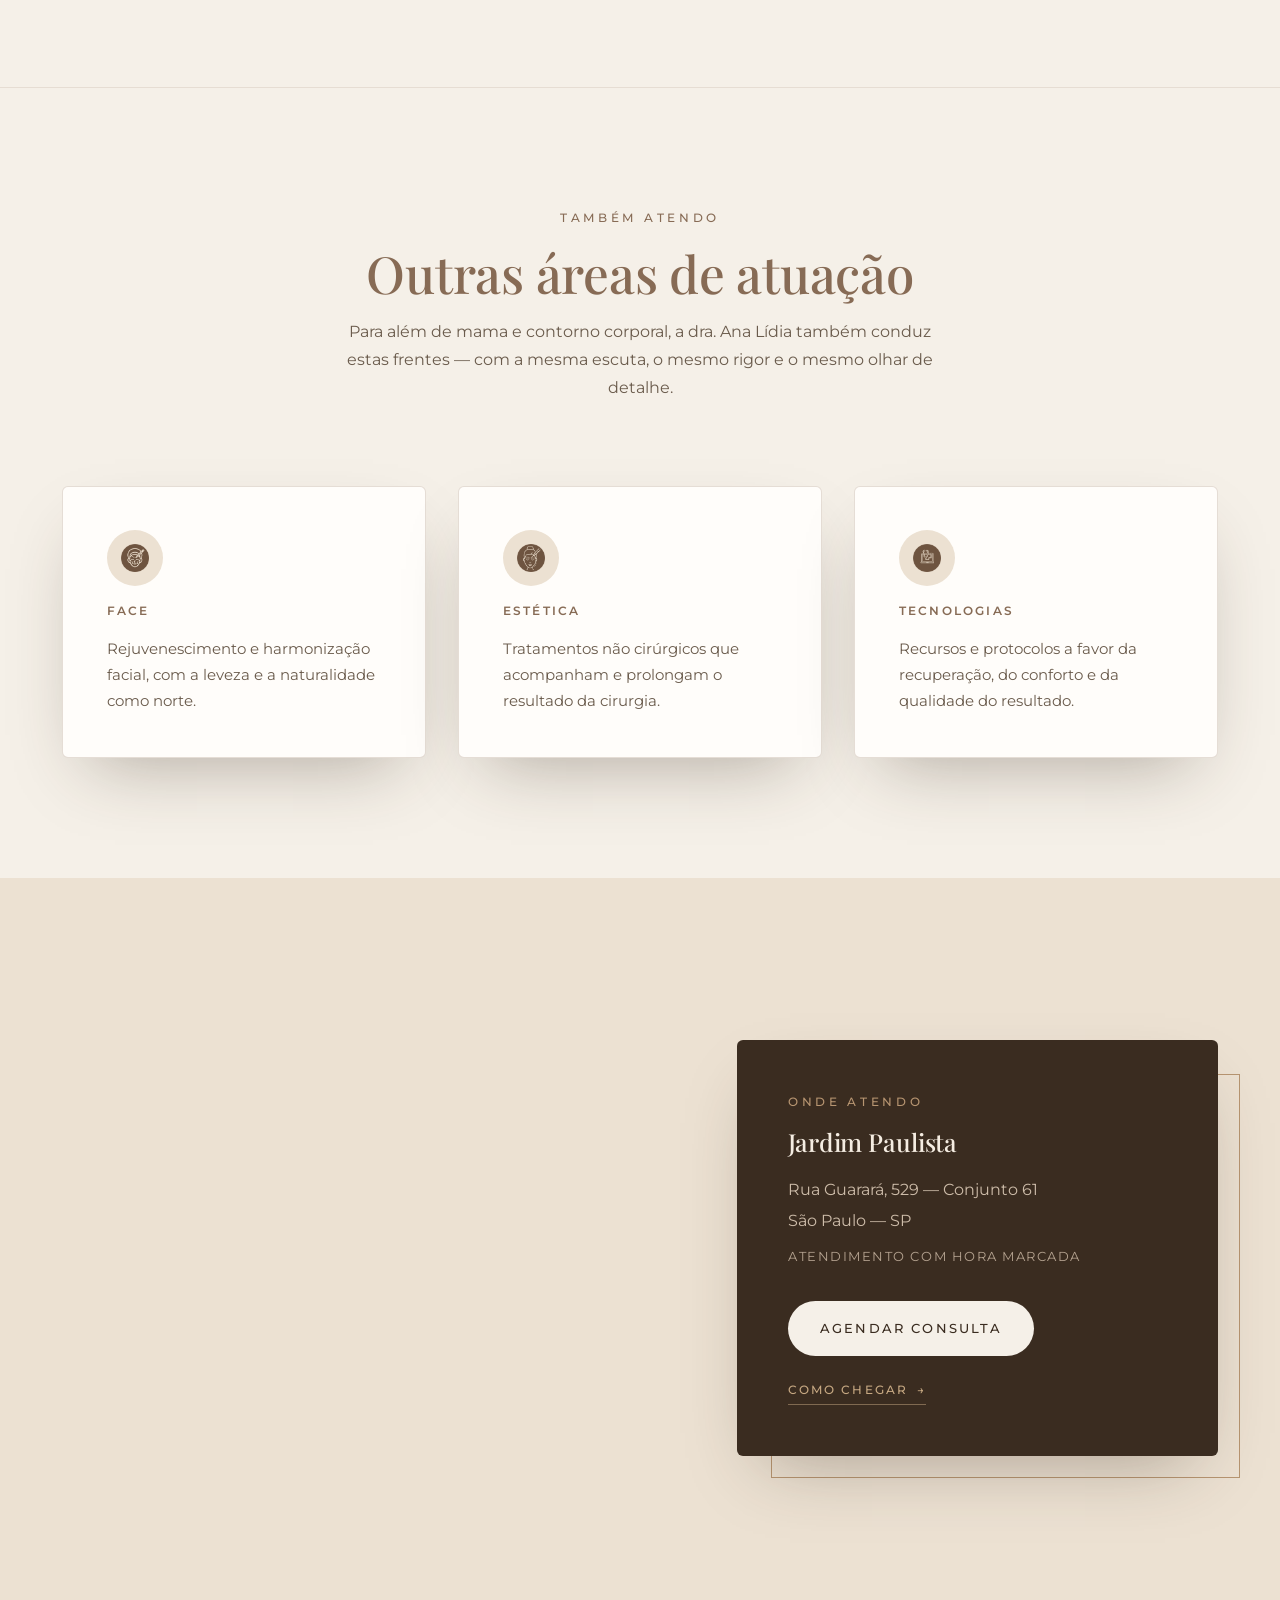
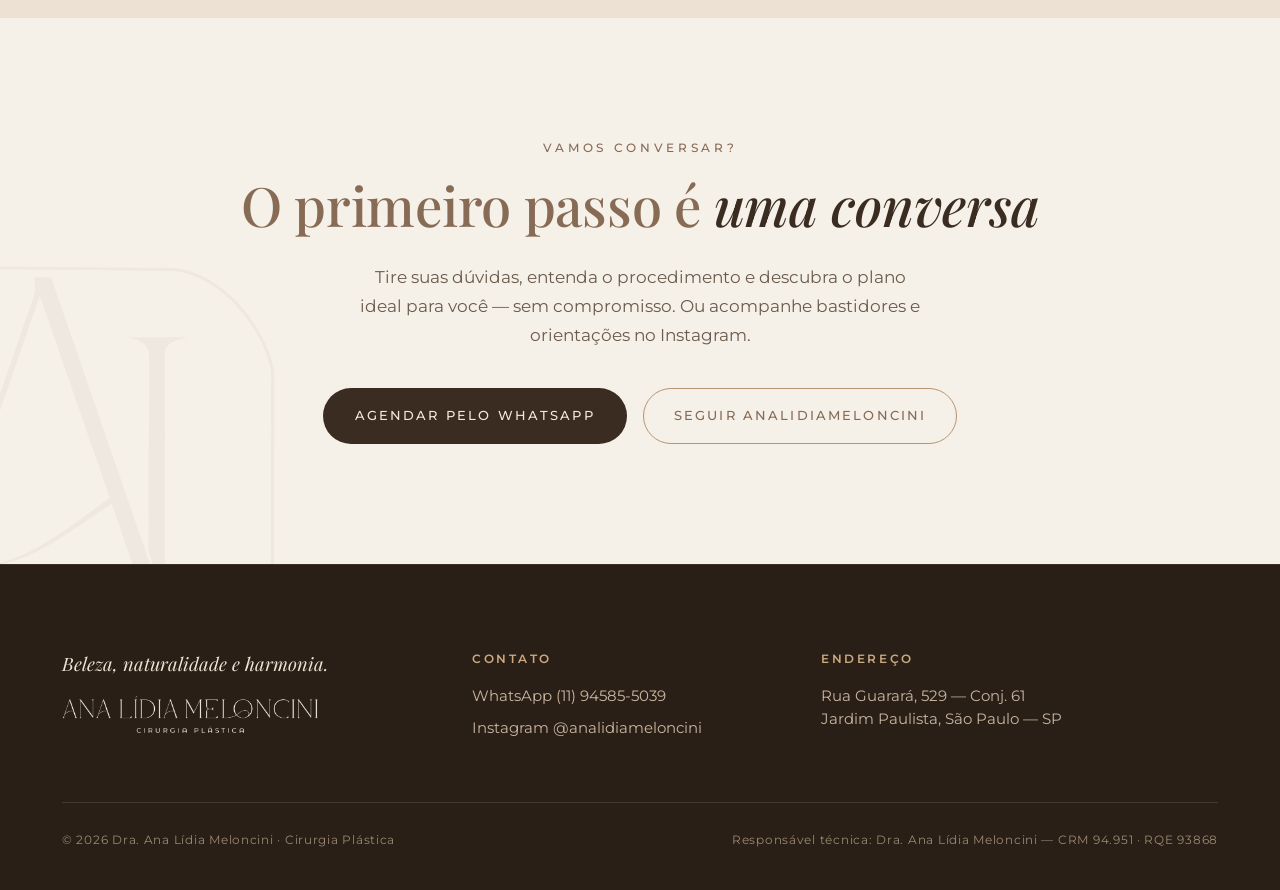
==== commit c5482aea: "index-alt: divisor 1px entre Como funciona e Tambem atendo" ====
--- a/index-alt.html
+++ b/index-alt.html
@@ -276,6 +276,7 @@
   /* ============================================================
      TAMBÉM ATENDO — outras áreas de atuação em 3 cards
      ============================================================ */
+  .tambem{border-top:1px solid rgba(135,107,85,.14)}
   .also-cards{display:grid;grid-template-columns:repeat(3,1fr);gap:clamp(20px,2.6vw,32px)}
   .also-card{
     display:flex;flex-direction:column;gap:18px;
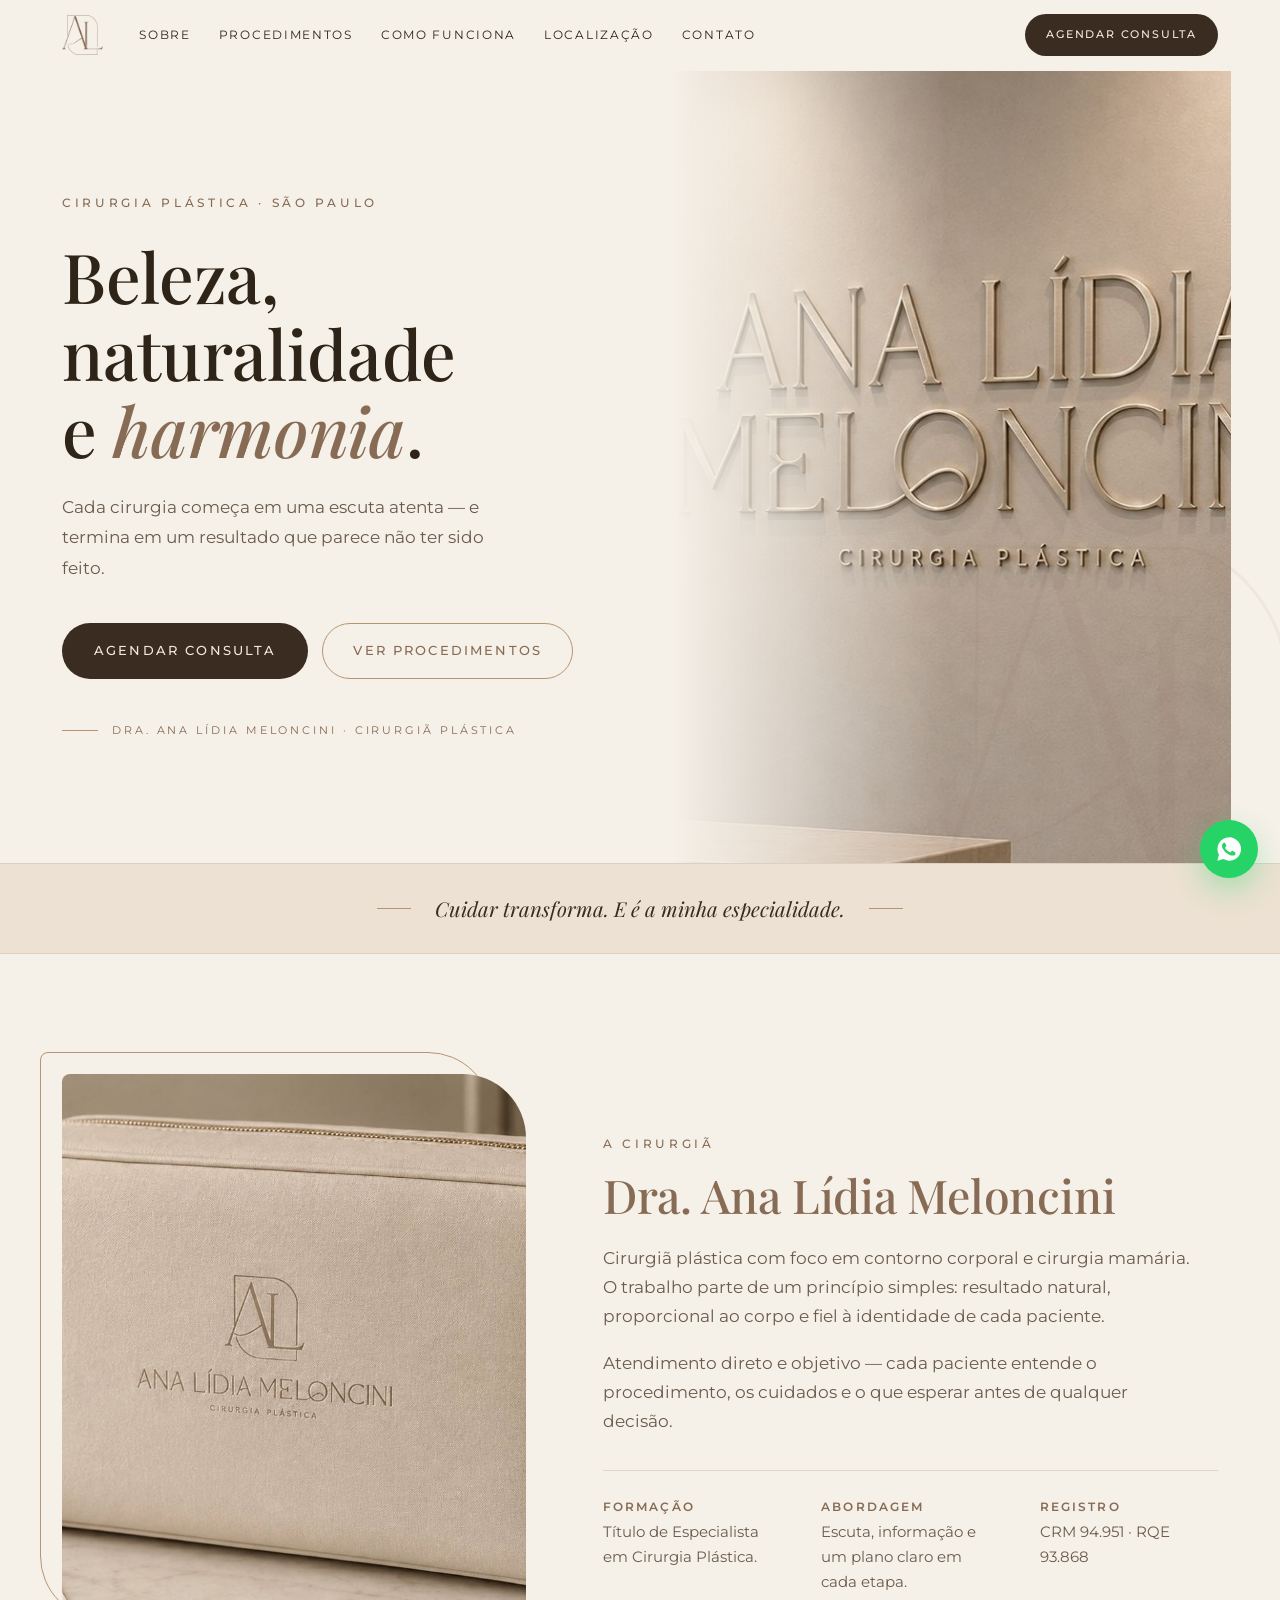
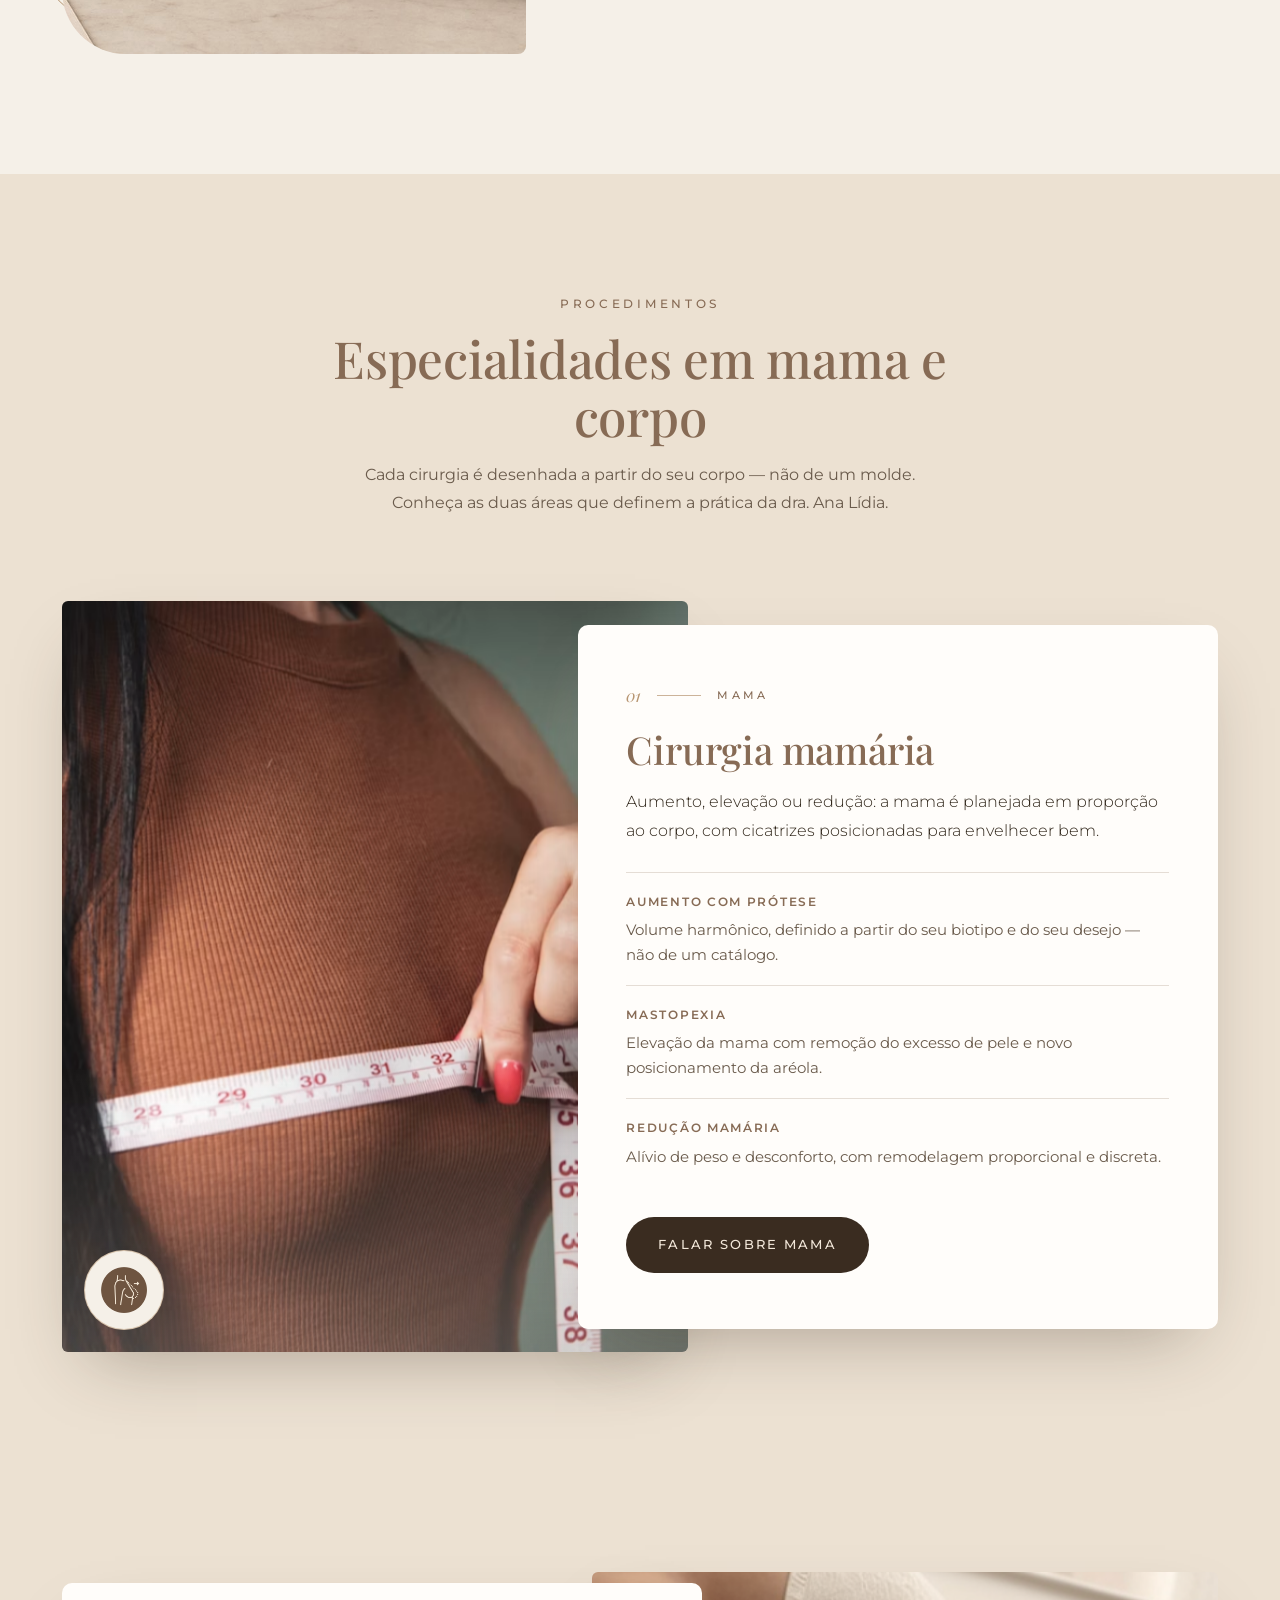
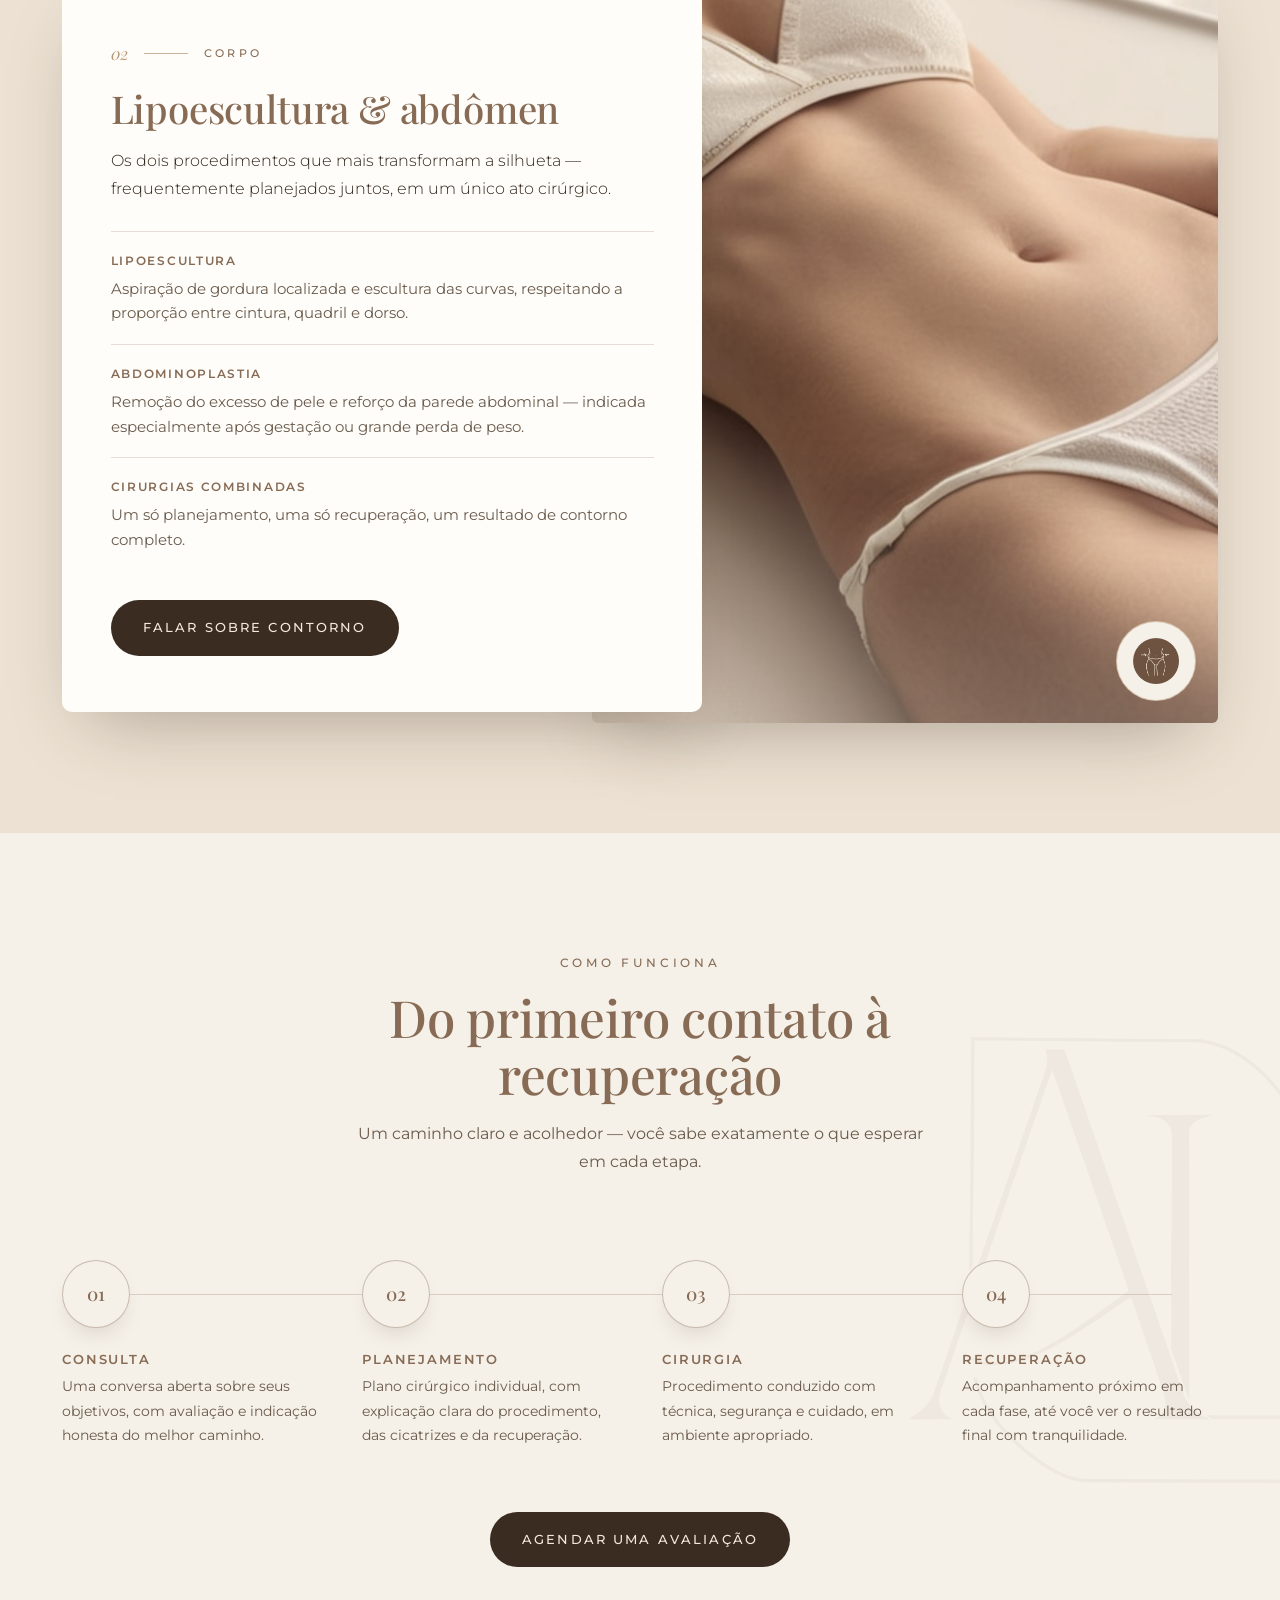
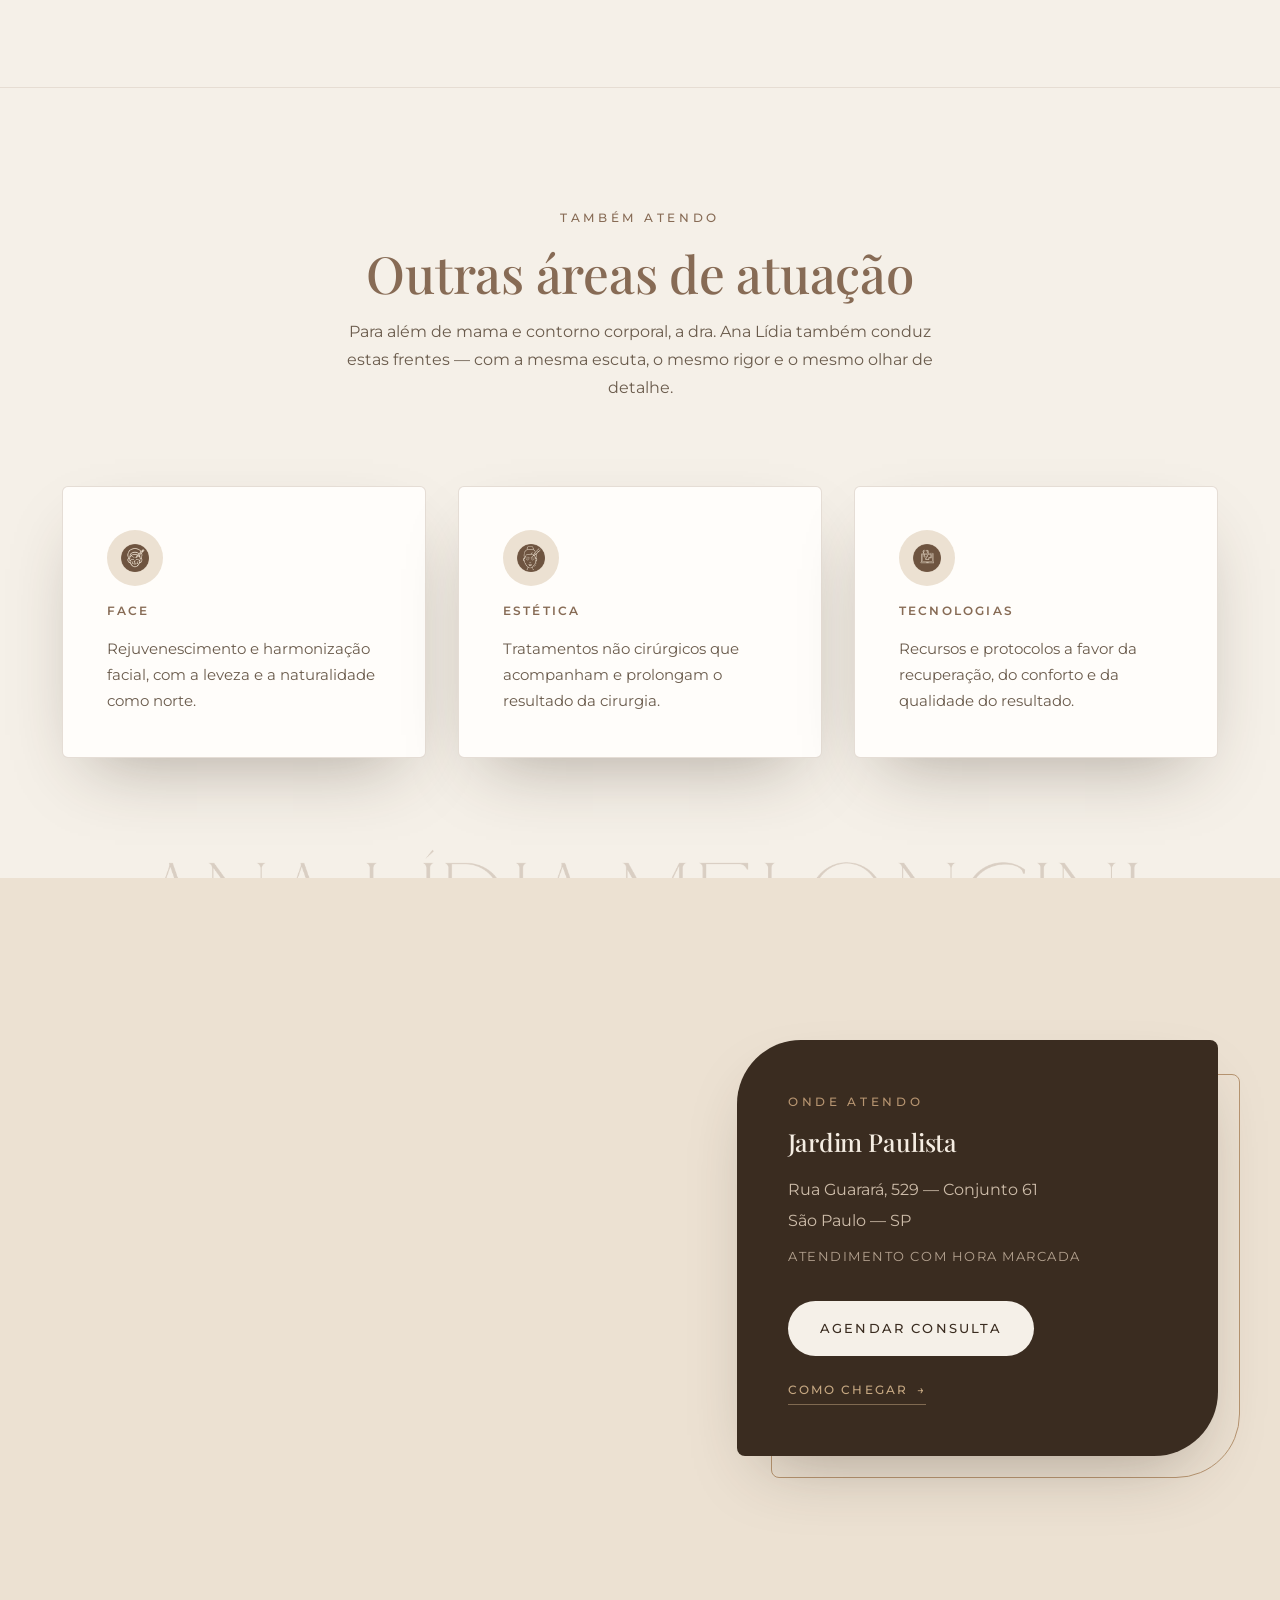
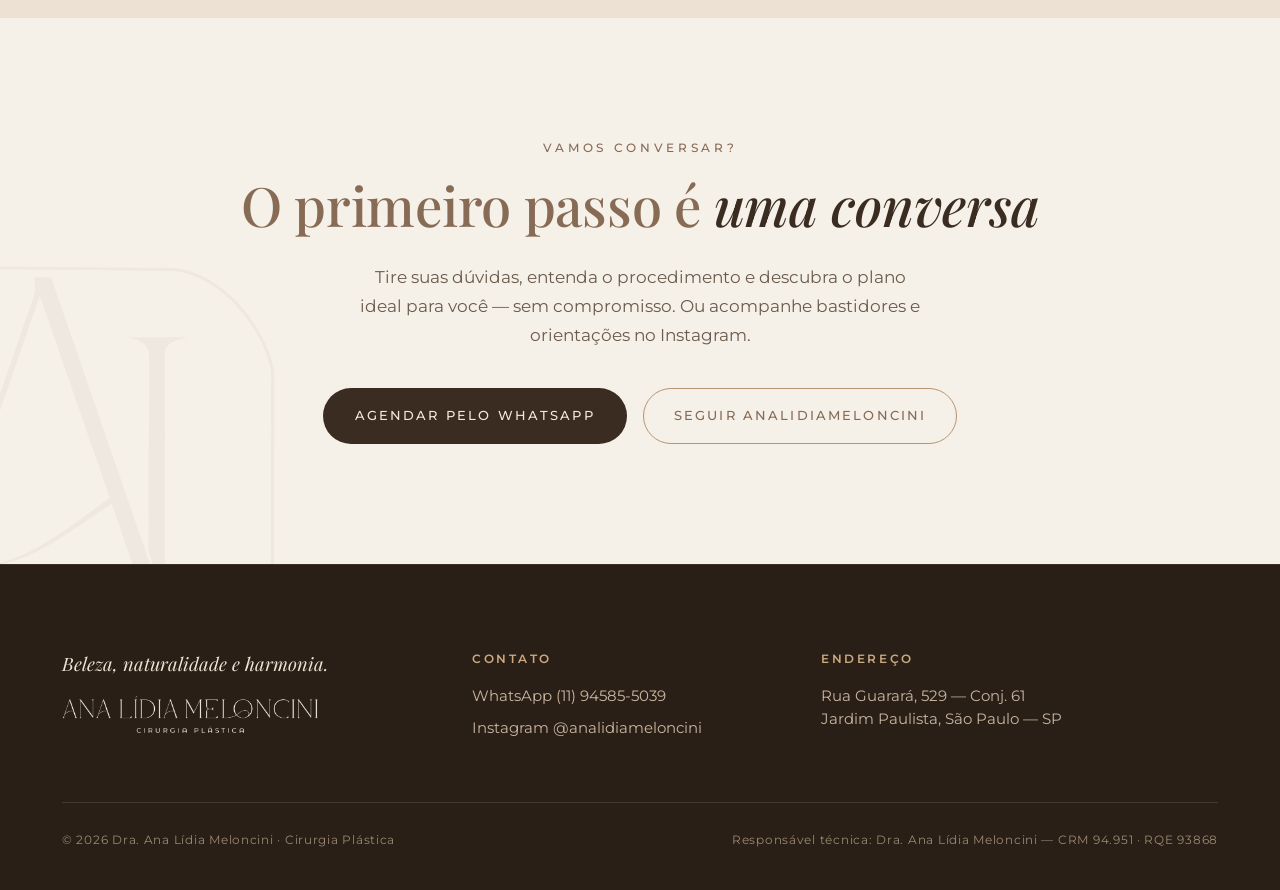
==== commit 9c58c582: "index-alt: wordmark marrom cortada ao fundo da seção Também atendo, coberta pela sessão de localizaç" ====
--- a/index-alt.html
+++ b/index-alt.html
@@ -176,8 +176,8 @@
      ============================================================ */
   .about{display:grid;grid-template-columns:0.86fr 1.14fr;gap:clamp(36px,6vw,84px);align-items:center}
   .about-figure{position:relative}
-  .about-figure img{width:100%;aspect-ratio:4/5;object-fit:cover;border-radius:4px;filter:sepia(.06)}
-  .about-figure::before{content:"";position:absolute;left:-22px;top:-22px;right:34px;bottom:34px;border:1px solid var(--gold);z-index:-1}
+  .about-figure img{width:100%;aspect-ratio:4/5;object-fit:cover;border-radius:.5rem 4rem;filter:sepia(.06)}
+  .about-figure::before{content:"";position:absolute;left:-22px;top:-22px;right:34px;bottom:34px;border:1px solid var(--gold);border-radius:.5rem 4rem;z-index:-1}
   .about-body h2{font-size:clamp(2rem,4vw,2.9rem);color:var(--taupe);margin-bottom:22px}
   .about-body p{color:var(--ink-soft);margin-bottom:18px;max-width:54ch}
   .about-facts{display:grid;grid-template-columns:repeat(3,1fr);gap:26px 40px;margin-top:34px;border-top:1px solid var(--hairline);padding-top:30px}
@@ -276,7 +276,22 @@
   /* ============================================================
      TAMBÉM ATENDO — outras áreas de atuação em 3 cards
      ============================================================ */
-  .tambem{border-top:1px solid rgba(135,107,85,.14)}
+  .tambem{border-top:1px solid rgba(135,107,85,.14);overflow:hidden}
+  .tambem::after{
+    content:"";
+    position:absolute;
+    bottom:-16rem;
+    width:100vw;
+    aspect-ratio:3/1;
+    background-image:url(assets/logo_wordmark_brown.png);
+    background-position:center;
+    background-repeat:no-repeat;
+    background-size:78% auto;
+    opacity:.25;
+    pointer-events:none;
+    z-index:0;
+  }
+  .tambem > .wrap{position:relative;z-index:1}
   .also-cards{display:grid;grid-template-columns:repeat(3,1fr);gap:clamp(20px,2.6vw,32px)}
   .also-card{
     display:flex;flex-direction:column;gap:18px;
@@ -308,12 +323,12 @@
   .place{background:var(--linen);position:relative;z-index:0}
   .place-grid{display:grid;grid-template-columns:1fr minmax(300px,430px);align-items:center}
   .place-card{
-    background:var(--espresso);color:#E9DCCC;border-radius:6px;position:relative;
+    background:var(--espresso);color:#E9DCCC;border-radius:4rem .5rem;position:relative;
     padding:clamp(38px,4vw,54px);margin-left:clamp(-72px,-4vw,-32px);box-shadow:var(--shadow);
   }
   .place-card::before{
     content:"";position:absolute;left:34px;top:34px;right:-22px;bottom:-22px;
-    border:1px solid var(--gold);z-index:-1;pointer-events:none;
+    border:1px solid var(--gold);border-radius:4rem .5rem;z-index:-1;pointer-events:none;
   }
   .place-card .eyebrow{color:var(--gold)}
   .place-card h2{color:#F5EDE2;margin-bottom:20px}
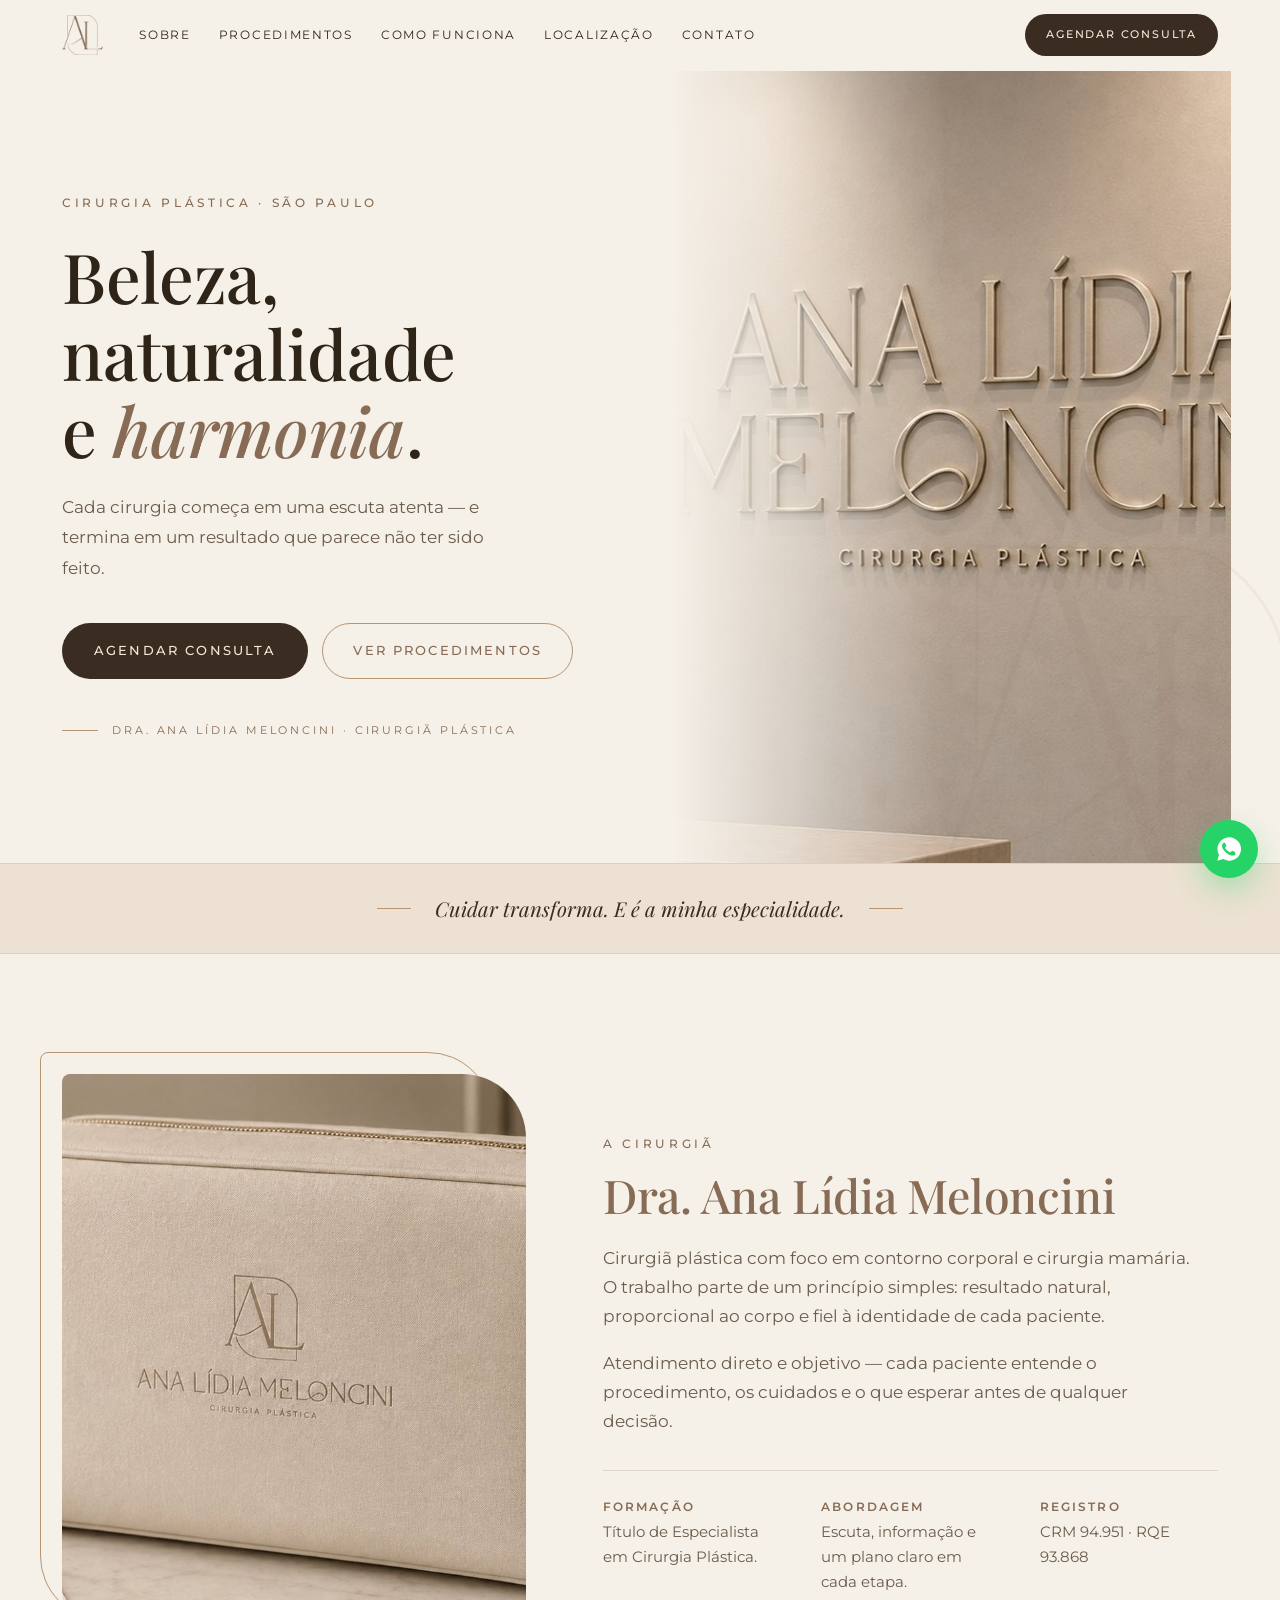
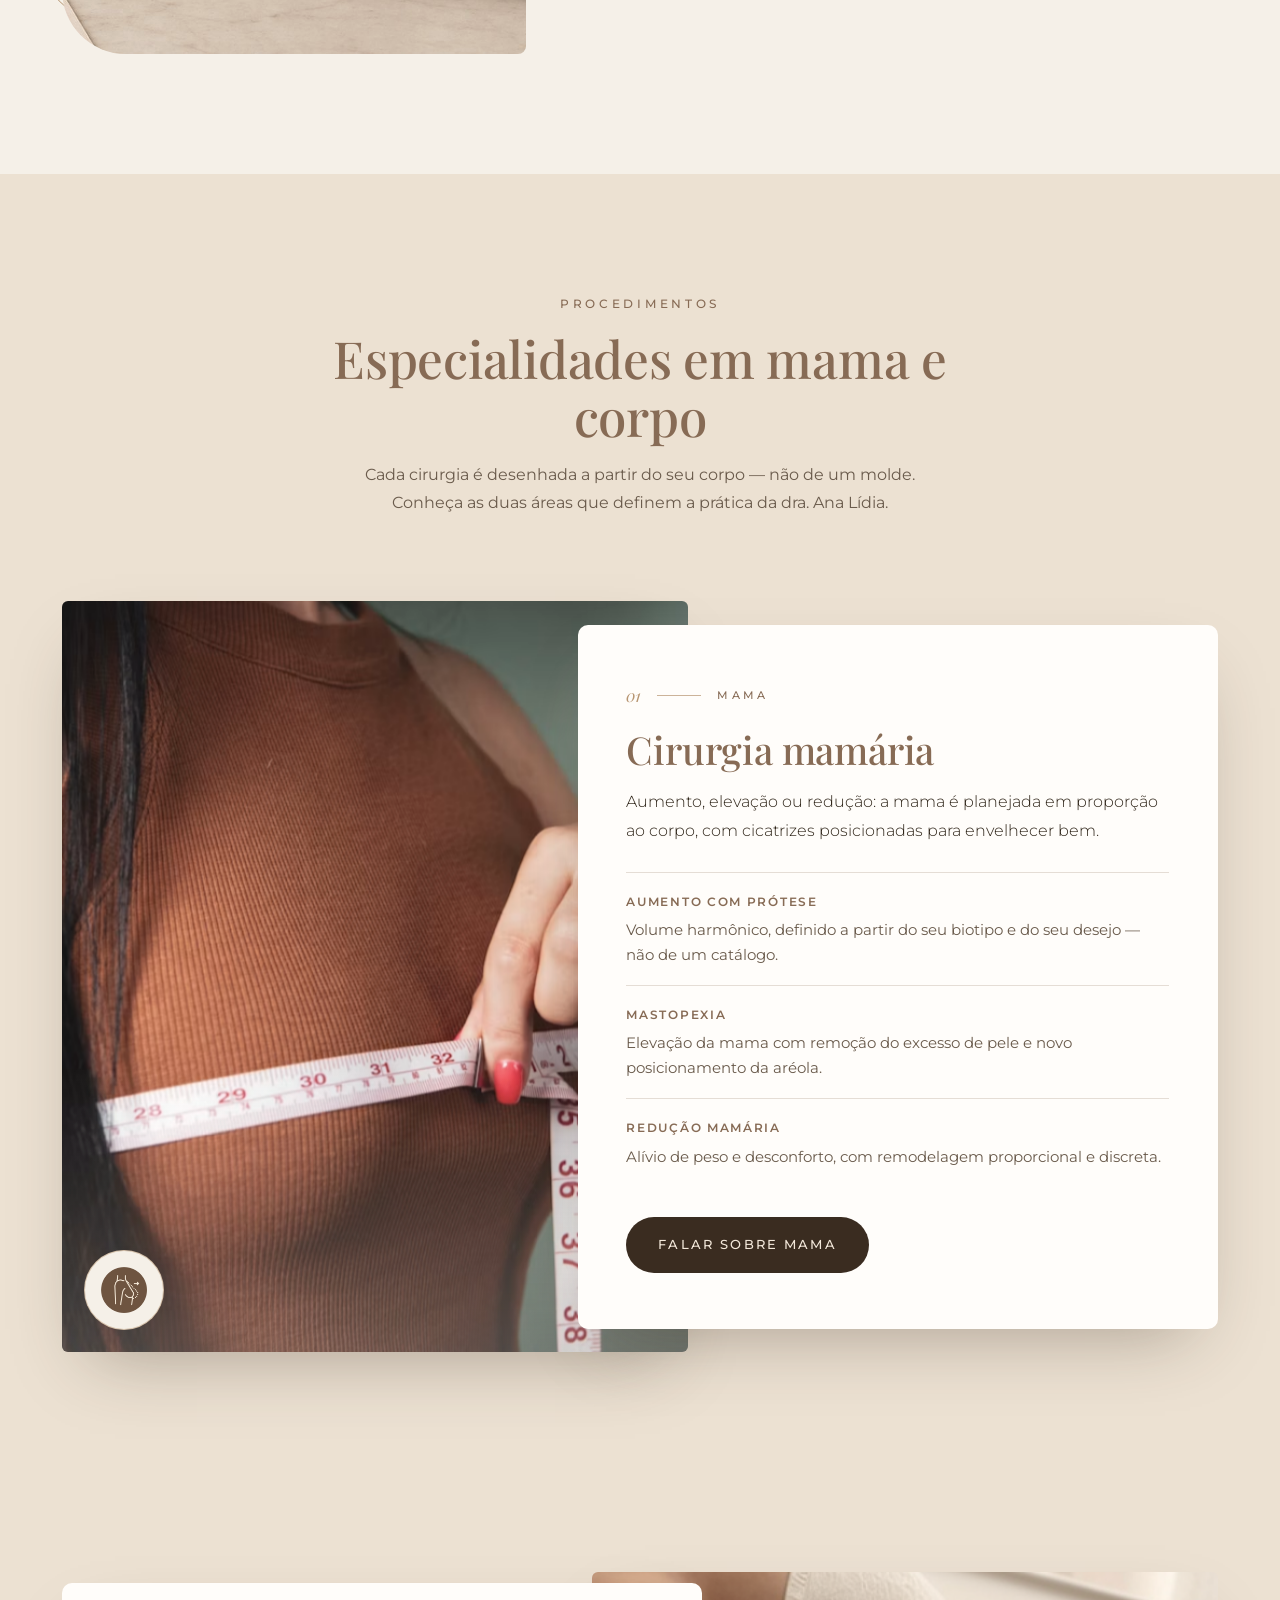
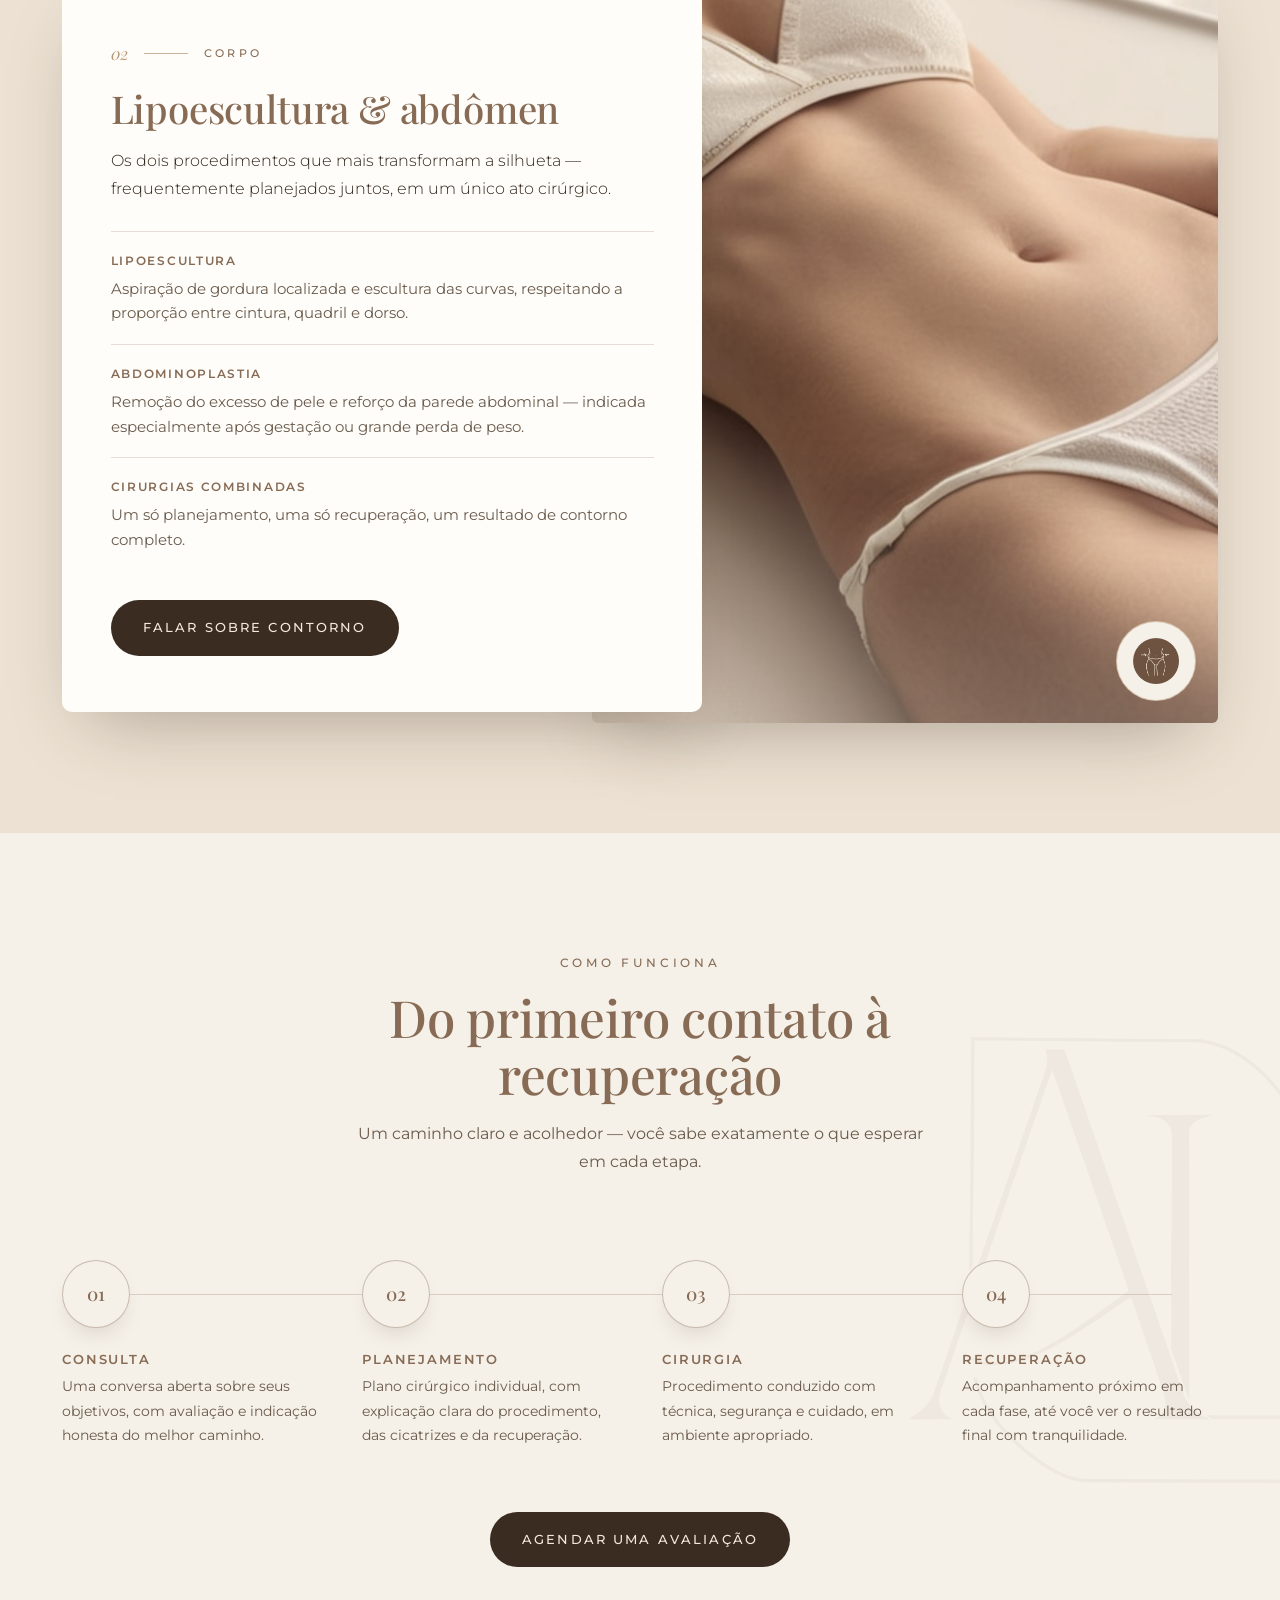
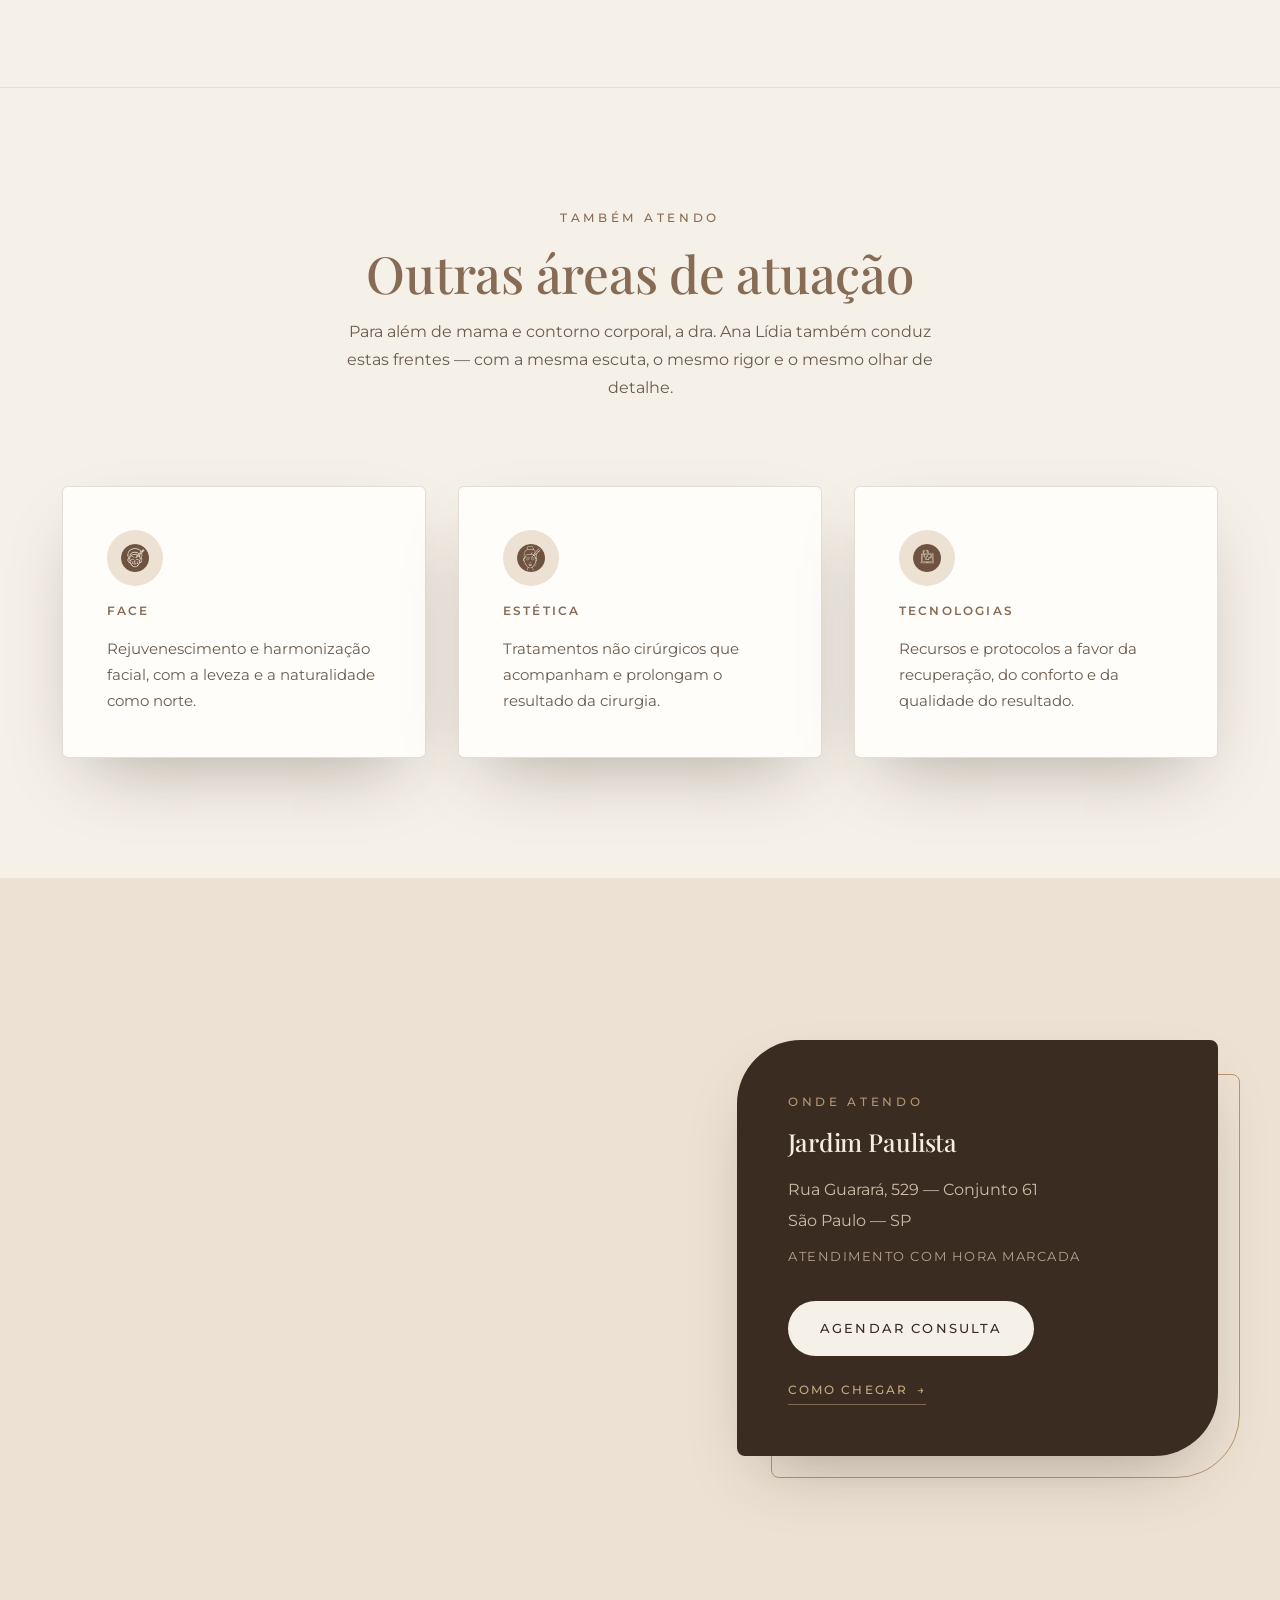
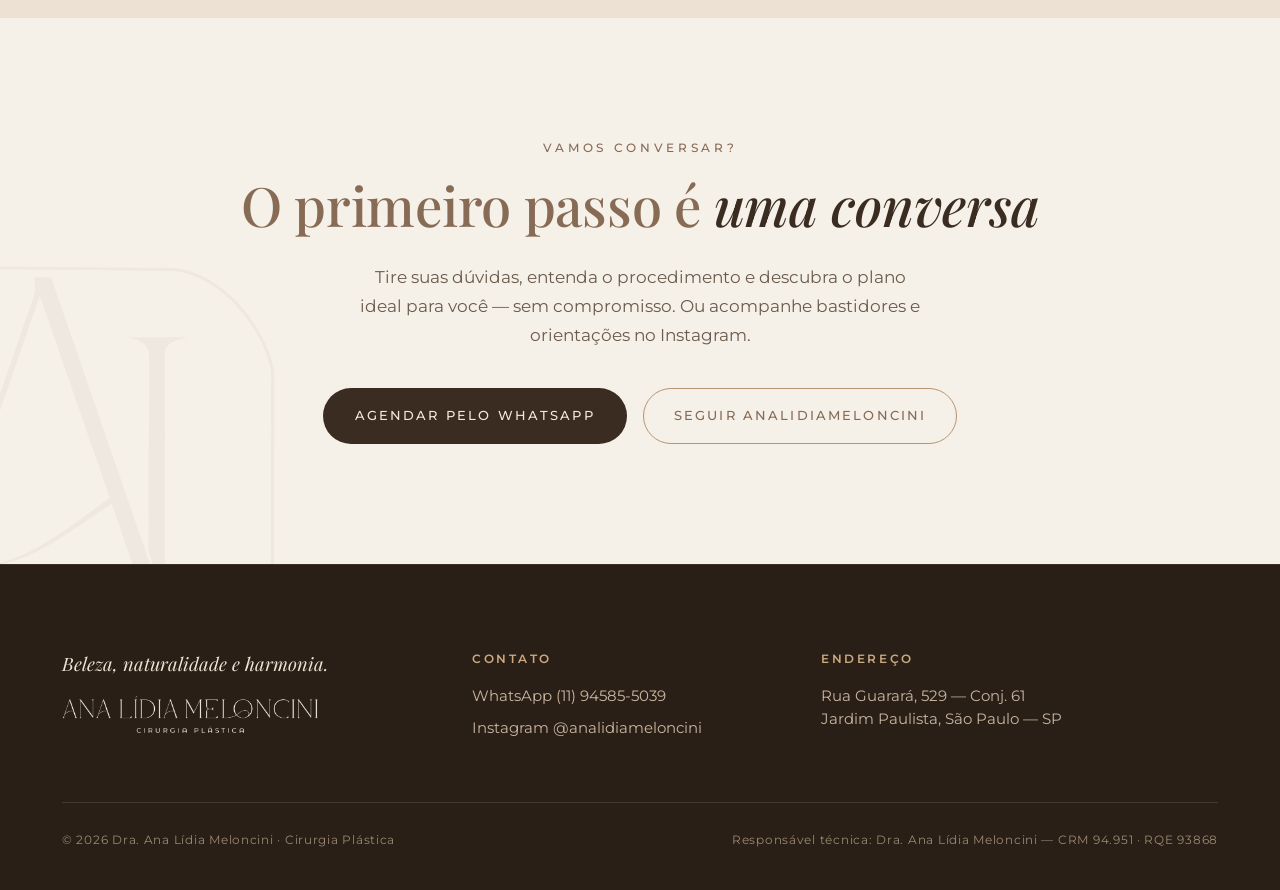
==== commit a5dd3b27: "index-alt: cantos diagonais replicados no card Sobre e espelhados no card Onde atendo" ====
--- a/index-alt.html
+++ b/index-alt.html
@@ -276,22 +276,7 @@
   /* ============================================================
      TAMBÉM ATENDO — outras áreas de atuação em 3 cards
      ============================================================ */
-  .tambem{border-top:1px solid rgba(135,107,85,.14);overflow:hidden}
-  .tambem::after{
-    content:"";
-    position:absolute;
-    bottom:-16rem;
-    width:100vw;
-    aspect-ratio:3/1;
-    background-image:url(assets/logo_wordmark_brown.png);
-    background-position:center;
-    background-repeat:no-repeat;
-    background-size:78% auto;
-    opacity:.25;
-    pointer-events:none;
-    z-index:0;
-  }
-  .tambem > .wrap{position:relative;z-index:1}
+  .tambem{border-top:1px solid rgba(135,107,85,.14)}
   .also-cards{display:grid;grid-template-columns:repeat(3,1fr);gap:clamp(20px,2.6vw,32px)}
   .also-card{
     display:flex;flex-direction:column;gap:18px;
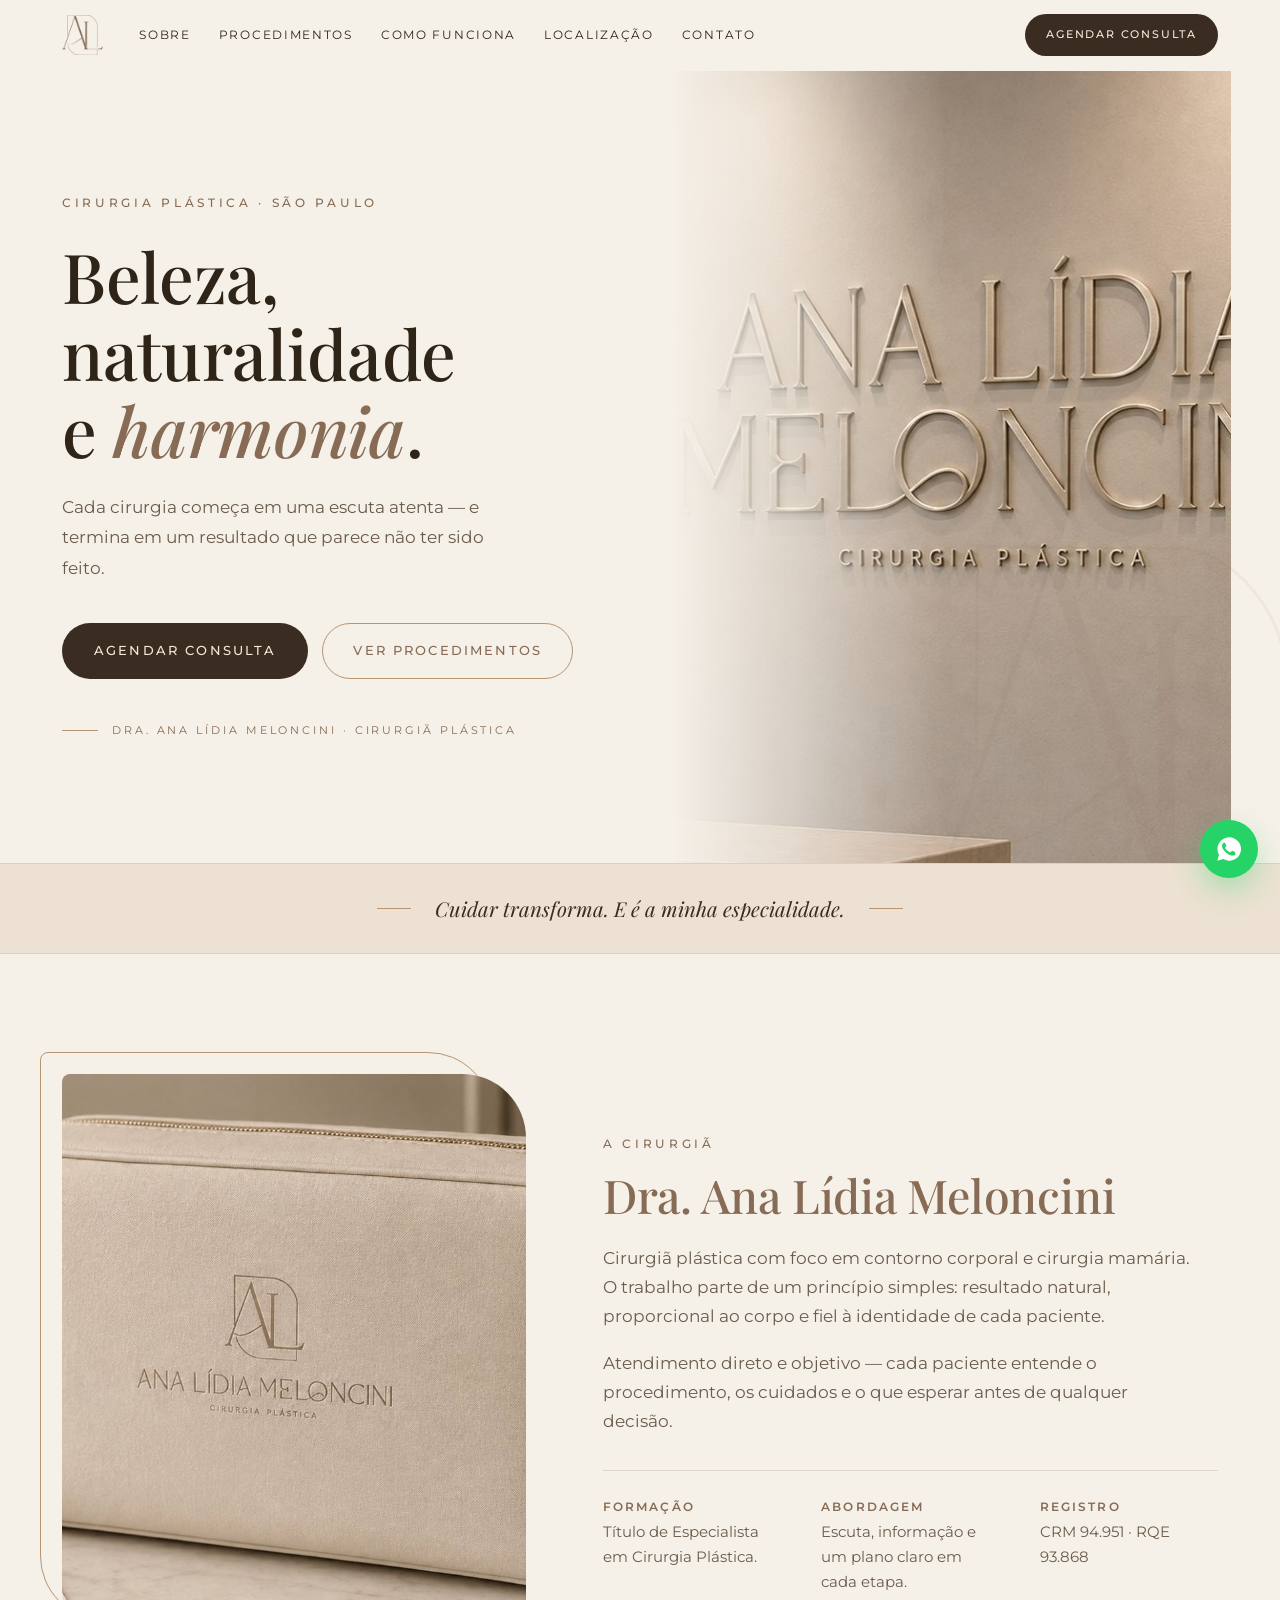
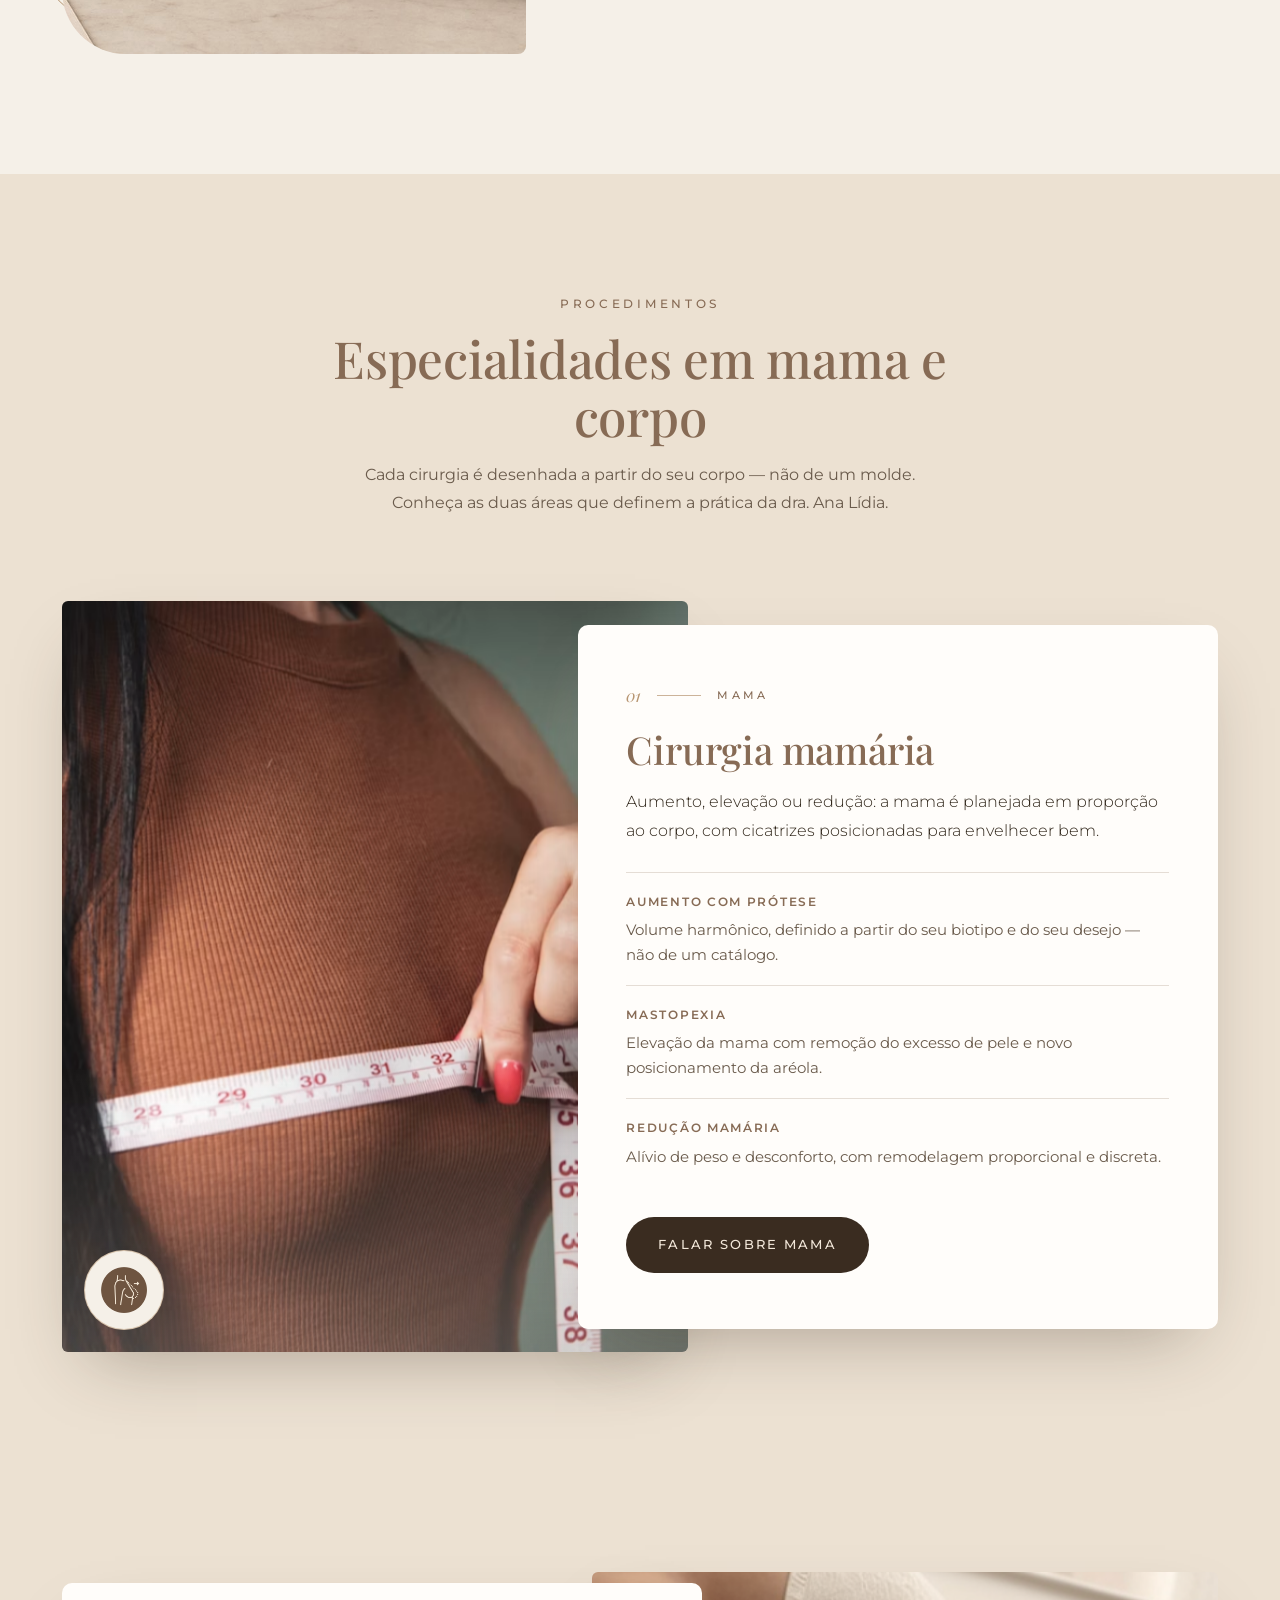
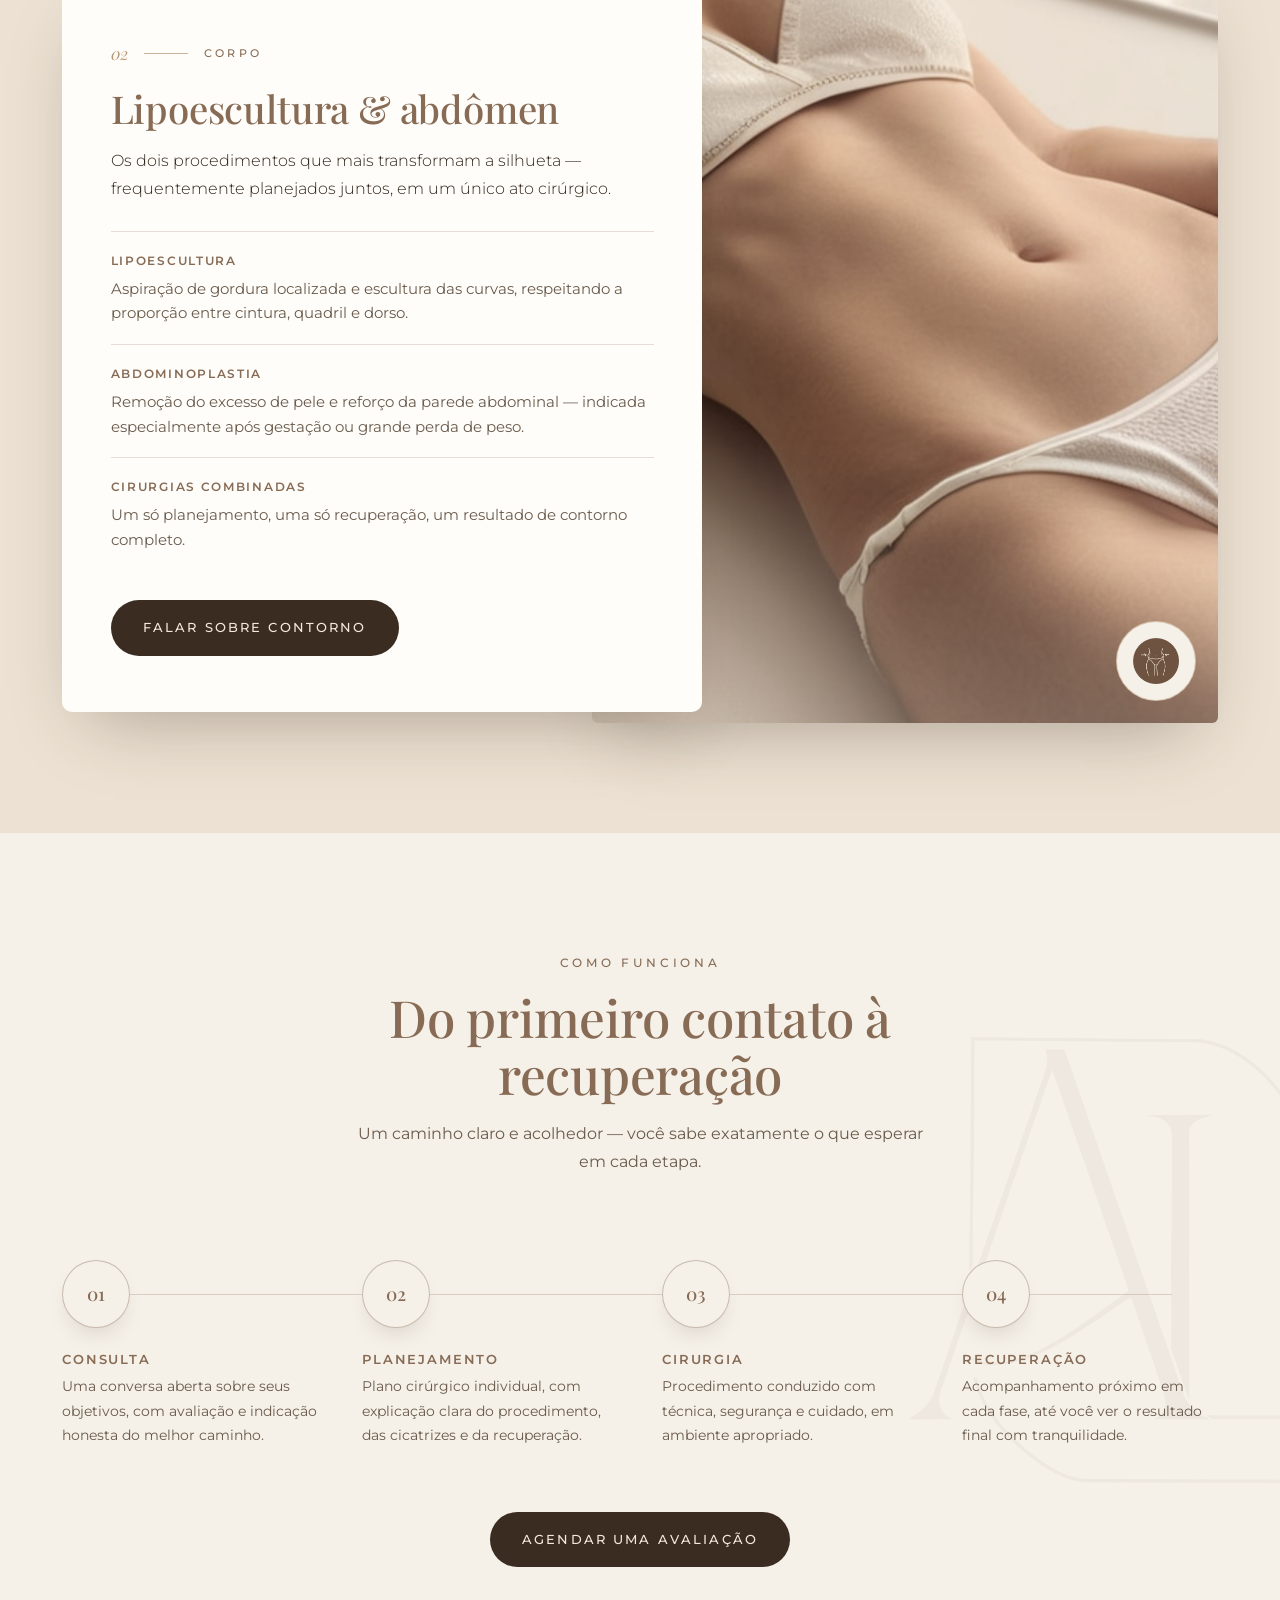
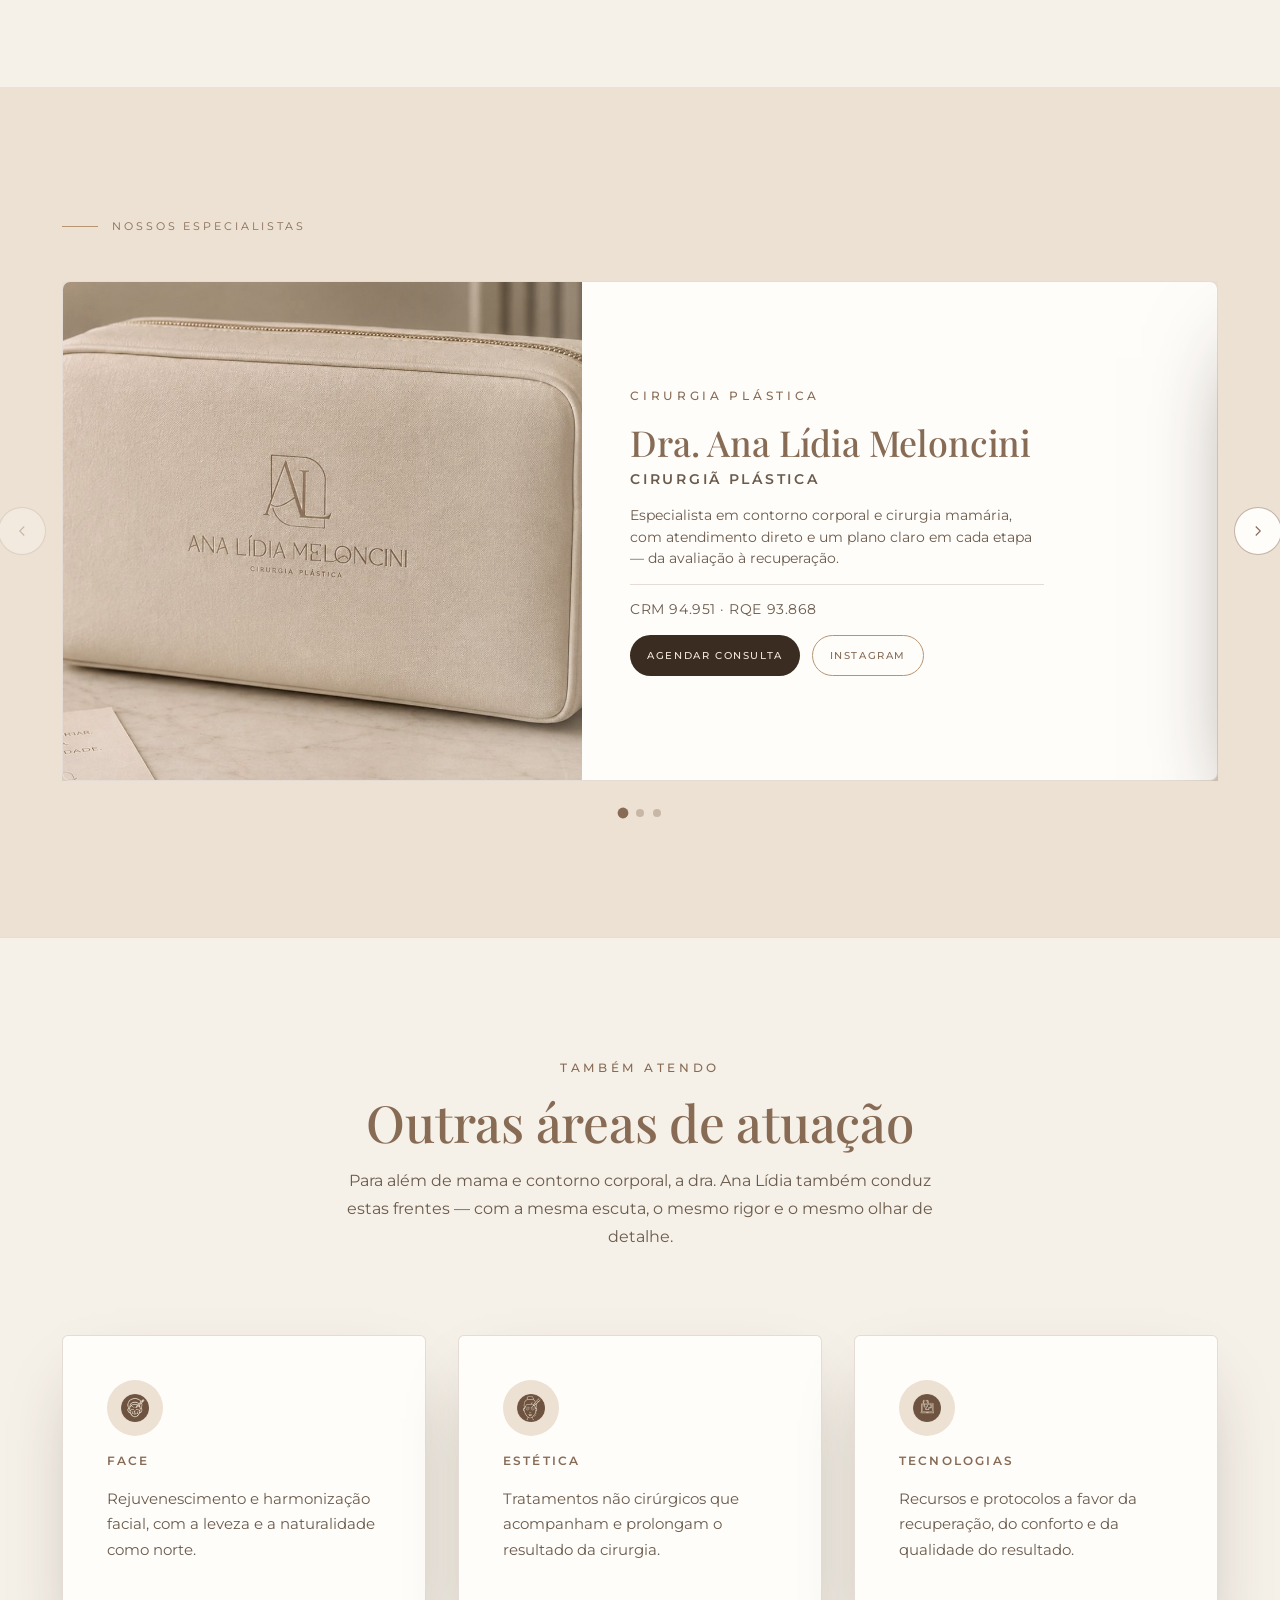
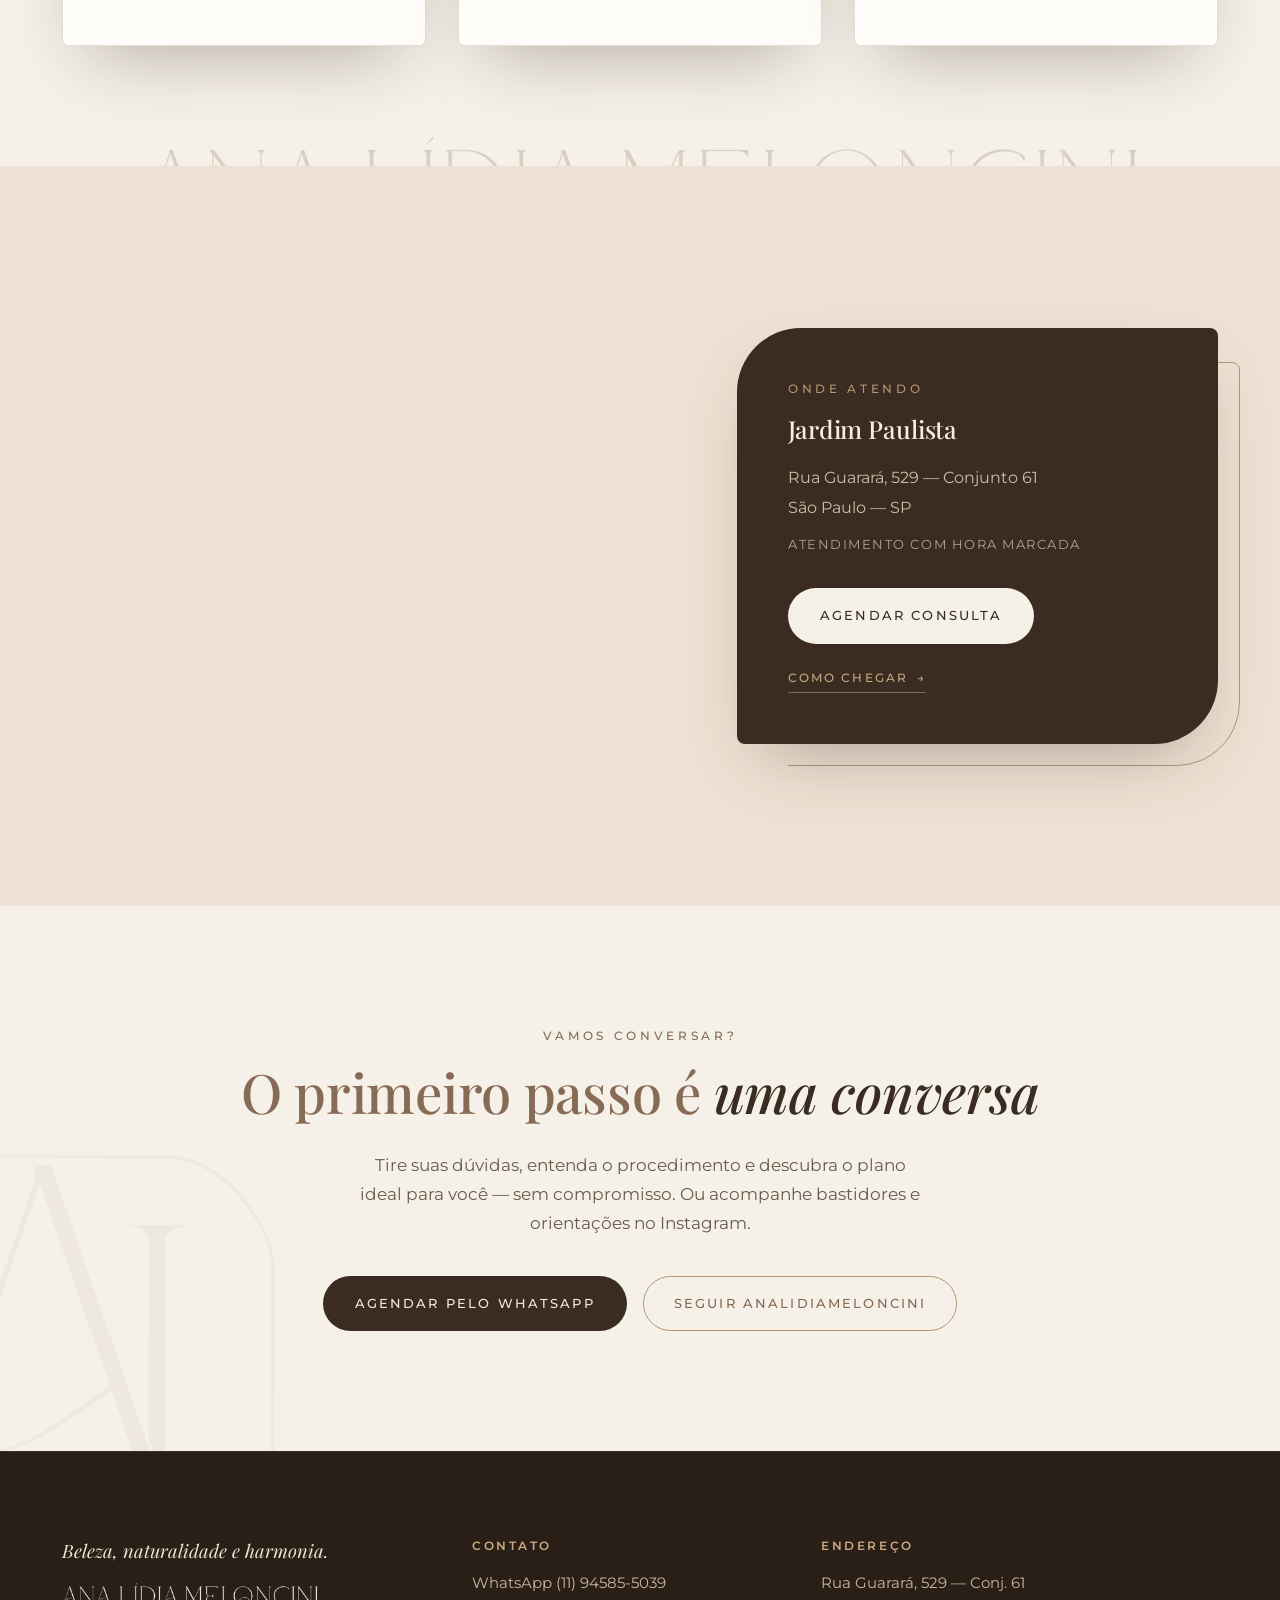
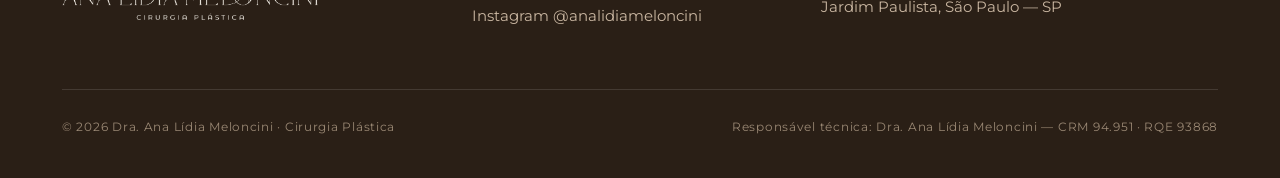
==== commit 66e7d9ad: "index-alt: seção Especialistas com carrossel em fundo linen, mapa sem lazy, hover 'Saiba mais' nos c" ====
--- a/index-alt.html
+++ b/index-alt.html
@@ -276,7 +276,22 @@
   /* ============================================================
      TAMBÉM ATENDO — outras áreas de atuação em 3 cards
      ============================================================ */
-  .tambem{border-top:1px solid rgba(135,107,85,.14)}
+  .tambem{border-top:1px solid rgba(135,107,85,.14);overflow:hidden}
+  .tambem::after{
+    content:"";
+    position:absolute;
+    bottom:-16rem;
+    width:100vw;
+    aspect-ratio:3/1;
+    background-image:url(assets/logo_wordmark_brown.png);
+    background-position:center;
+    background-repeat:no-repeat;
+    background-size:78% auto;
+    opacity:.25;
+    pointer-events:none;
+    z-index:0;
+  }
+  .tambem > .wrap{position:relative;z-index:1}
   .also-cards{display:grid;grid-template-columns:repeat(3,1fr);gap:clamp(20px,2.6vw,32px)}
   .also-card{
     display:flex;flex-direction:column;gap:18px;
@@ -300,7 +315,60 @@
     letter-spacing:.18em;text-transform:uppercase;color:var(--taupe);
   }
   .also-card p{font-size:.95rem;color:var(--ink-soft);line-height:1.7;margin:0}
+  .also-card .more{
+    display:inline-flex;align-items:center;gap:9px;margin-top:auto;
+    font-family:var(--sans);font-weight:600;font-size:.72rem;
+    letter-spacing:.18em;text-transform:uppercase;color:var(--gold);
+    opacity:0;transform:translateX(28px);
+    transition:opacity .3s ease,transform .5s cubic-bezier(.22,.61,.36,1),gap .3s ease;
+  }
+  .also-card:hover .more{opacity:1;transform:translateX(0);gap:13px}
   @media(max-width:860px){.also-cards{grid-template-columns:1fr}}
+
+  /* ============================================================
+     ESPECIALISTAS — carrossel com a dra. e profissionais parceiros
+     ============================================================ */
+  .team{overflow:hidden;background:var(--linen)}
+  .team-head{margin-bottom:clamp(28px,4vw,44px)}
+  .team-eyebrow{display:inline-flex;align-items:center;gap:14px;font-size:.7rem;letter-spacing:.26em;text-transform:uppercase;color:var(--taupe)}
+  .team-eyebrow::before{content:"";width:36px;height:1px;background:var(--gold);flex:none}
+  .team-viewport{position:relative;overflow:visible;margin:0 -32px;padding:0 32px}
+  .team-controls{position:absolute;z-index:4;top:50%;left:-32px;right:-32px;display:flex;justify-content:space-between;gap:10px;transform:translateY(-50%);pointer-events:none}
+  .team-control{width:48px;height:48px;border:1px solid rgba(135,107,85,.5);border-radius:50%;background:var(--card);color:var(--taupe);display:grid;place-items:center;cursor:pointer;transition:background .22s ease,color .22s ease,transform .22s ease}
+  .team-control{pointer-events:auto}
+  .team-control:hover:not(:disabled){background:var(--taupe);color:#fff;transform:translateY(-2px)}
+  .team-control:focus-visible{outline:3px solid var(--taupe);outline-offset:3px}
+  .team-control:disabled{opacity:.35;cursor:not-allowed}
+  .team-control svg{width:18px;height:18px}
+  .team-track-window{overflow:hidden}
+  .team-track{display:flex;gap:0;transition:transform .55s cubic-bezier(.22,.61,.36,1);will-change:transform}
+  .team-card{height:min(64vh,500px);min-width:100%;display:grid;grid-template-columns:minmax(280px,.9fr) minmax(0,1.1fr);background:var(--card);border:1px solid var(--line);box-shadow:0 45px 90px -32px rgba(33,24,14,.55);border-radius:8px;overflow:hidden}
+  .team-photo{min-height:0;background:var(--linen);position:relative;overflow:hidden}
+  .team-photo::after{content:"";position:absolute;inset:0;background:linear-gradient(90deg,transparent 60%,rgba(245,240,232,.22))}
+  .team-photo img{width:100%;height:100%;object-fit:cover;object-position:center;filter:sepia(.05)}
+  .team-card.is-placeholder .team-photo{display:grid;place-items:center;background:var(--taupe)}
+  .team-card.is-placeholder .team-photo::before{content:"";width:110px;height:110px;background:url(assets/logo_monogram_cream.png) center/contain no-repeat;opacity:.85}
+  .team-copy{padding:clamp(30px,4vw,48px);display:flex;flex-direction:column;justify-content:center}
+  .team-copy h3{font-size:clamp(1.6rem,2.8vw,2.3rem);color:var(--taupe);margin-bottom:7px}
+  .team-role{font-size:.66rem;letter-spacing:.2em;text-transform:uppercase;color:var(--gold);font-weight:600;margin-bottom:14px}
+  .team-copy p{font-size:.85rem;line-height:1.6;color:var(--ink-soft);max-width:46ch;margin-bottom:14px}
+  .team-meta{border-top:1px solid var(--line);padding-top:14px;margin-bottom:18px;color:var(--ink-soft);font-size:.76rem;letter-spacing:.04em}
+  .team-links{display:flex;flex-wrap:wrap;gap:12px}
+  .team-links .btn{font-size:.62rem;padding:11px 17px}
+  .team-dots{display:flex;justify-content:center;gap:9px;margin-top:28px}
+  .team-dot{width:8px;height:8px;padding:0;border:0;border-radius:50%;background:rgba(135,107,85,.35);cursor:pointer;transition:transform .2s ease,background .2s ease}
+  .team-dot.active{background:var(--taupe);transform:scale(1.35)}
+  .team-dot:focus-visible{outline:3px solid var(--taupe);outline-offset:3px}
+  @media(max-width:980px){
+    .team-viewport{margin:0 -20px;padding:0 20px}
+    .team-controls{top:50%;left:4px;right:4px;justify-content:space-between;transform:translateY(-50%)}
+    .team-card{height:min(78vh,760px);grid-template-columns:1fr;grid-template-rows:38% 62%}
+    .team-photo{height:auto;min-height:0;max-height:none}
+    .team-copy{padding:26px 26px 32px}
+    .team-copy h3{font-size:1.6rem}
+    .team-copy p{font-size:.86rem;line-height:1.6;margin-bottom:14px}
+  }
+  @media(prefers-reduced-motion:reduce){.team-track{transition:none}}
 
   /* ============================================================
      ONDE ATENDO — card espresso sobre seção clara + mapa
@@ -327,7 +395,7 @@
     transition:gap .24s ease,color .24s ease,border-color .24s ease;
   }
   .place-card .link:hover{gap:15px;color:#F5EDE2}
-  .place-map{height:clamp(380px,42vw,500px);border-radius:6px;overflow:hidden}
+  .place-map{height:clamp(380px,42vw,500px);border-radius:6px;overflow:hidden;background:var(--linen)}
   .place-map iframe{width:100%;height:100%;border:0;filter:grayscale(.5) sepia(.16) contrast(.96)}
   @media(max-width:920px){
     .place-grid{grid-template-columns:1fr}
@@ -587,6 +655,64 @@
     </div>
   </section>
 
+  <!-- ================== ESPECIALISTAS ======================== -->
+  <section id="especialistas" class="team">
+    <div class="wrap">
+      <div class="team-head reveal">
+        <span class="team-eyebrow">Nossos especialistas</span>
+      </div>
+      <div class="team-viewport reveal" aria-live="polite">
+        <div class="team-controls" aria-label="Controles do carrossel de especialistas">
+          <button class="team-control" id="teamPrev" type="button" aria-label="Especialista anterior">
+            <svg viewBox="0 0 24 24" fill="none" stroke="currentColor" stroke-width="1.5" aria-hidden="true"><path d="m15 18-6-6 6-6" /></svg>
+          </button>
+          <button class="team-control" id="teamNext" type="button" aria-label="Próximo especialista">
+            <svg viewBox="0 0 24 24" fill="none" stroke="currentColor" stroke-width="1.5" aria-hidden="true"><path d="m9 18 6-6-6-6" /></svg>
+          </button>
+        </div>
+        <div class="team-track-window">
+          <div class="team-track" id="teamTrack">
+            <article class="team-card">
+              <div class="team-photo"><img src="assets/brand-necessaire.jpg" alt="Dra. Ana Lídia Meloncini — universo visual da clínica" /></div>
+              <div class="team-copy">
+                <span class="eyebrow">Cirurgia plástica</span>
+                <h3>Dra. Ana Lídia Meloncini</h3>
+                <p class="team-role">Cirurgiã plástica</p>
+                <p>Especialista em contorno corporal e cirurgia mamária, com atendimento direto e um plano claro em cada etapa — da avaliação à recuperação.</p>
+                <p class="team-meta">CRM 94.951 · RQE 93.868</p>
+                <div class="team-links">
+                  <a class="btn btn-primary" href="https://wa.me/5511945855039" target="_blank" rel="noopener">Agendar consulta</a>
+                  <a class="btn btn-outline" href="https://instagram.com/analidiameloncini" target="_blank" rel="noopener">Instagram</a>
+                </div>
+              </div>
+            </article>
+
+            <article class="team-card is-placeholder">
+              <div class="team-photo" aria-hidden="true"></div>
+              <div class="team-copy">
+                <span class="eyebrow">Em breve</span>
+                <h3>Mais uma especialista</h3>
+                <p class="team-role">Perfil em atualização</p>
+                <p>Em breve, você poderá conhecer outra profissional que faz parte da rede de cuidado da clínica.</p>
+              </div>
+            </article>
+
+            <article class="team-card is-placeholder">
+              <div class="team-photo" aria-hidden="true"></div>
+              <div class="team-copy">
+                <span class="eyebrow">Em breve</span>
+                <h3>Mais um especialista</h3>
+                <p class="team-role">Perfil em atualização</p>
+                <p>Estamos preparando este perfil para apresentar todos os profissionais que acompanham nossas pacientes.</p>
+              </div>
+            </article>
+          </div>
+        </div>
+      </div>
+      <div class="team-dots" id="teamDots" aria-label="Selecionar especialista"></div>
+    </div>
+  </section>
+
   <!-- ==================== TAMBÉM ATENDO ====================== -->
   <section id="tambem-atendo" class="tambem">
     <div class="wrap">
@@ -600,16 +726,19 @@
           <span class="icon"><img src="assets/ico_face.png" alt="" /></span>
           <h3>Face</h3>
           <p>Rejuvenescimento e harmonização facial, com a leveza e a naturalidade como norte.</p>
+          <span class="more">Saiba mais <span aria-hidden="true">→</span></span>
         </a>
         <a class="also-card" href="https://wa.me/5511945855039?text=Tenho%20interesse%20em%20est%C3%A9tica" target="_blank" rel="noopener">
           <span class="icon"><img src="assets/ico_estetica.png" alt="" /></span>
           <h3>Estética</h3>
           <p>Tratamentos não cirúrgicos que acompanham e prolongam o resultado da cirurgia.</p>
+          <span class="more">Saiba mais <span aria-hidden="true">→</span></span>
         </a>
         <a class="also-card" href="https://wa.me/5511945855039?text=Quero%20saber%20sobre%20as%20tecnologias%20utilizadas" target="_blank" rel="noopener">
           <span class="icon"><img src="assets/ico_tecnologias.png" alt="" /></span>
           <h3>Tecnologias</h3>
           <p>Recursos e protocolos a favor da recuperação, do conforto e da qualidade do resultado.</p>
+          <span class="more">Saiba mais <span aria-hidden="true">→</span></span>
         </a>
       </div>
     </div>
@@ -620,7 +749,7 @@
     <div class="wrap">
       <div class="place-grid reveal">
         <div class="place-map">
-          <iframe title="Mapa — Rua Guarará, 529, Jardim Paulista, São Paulo" loading="lazy" src="https://www.google.com/maps?q=Rua%20Guarar%C3%A1%20529%20Jardim%20Paulista%20S%C3%A3o%20Paulo&output=embed"></iframe>
+          <iframe title="Mapa — Rua Guarará, 529, Jardim Paulista, São Paulo" src="https://www.google.com/maps?q=Rua%20Guarar%C3%A1%20529%20Jardim%20Paulista%20S%C3%A3o%20Paulo&output=embed"></iframe>
         </div>
         <div class="place-card">
           <span class="eyebrow">Onde atendo</span>
@@ -724,6 +853,39 @@
   },{threshold:.12});
   document.querySelectorAll('.reveal').forEach(function(el){ io.observe(el); });
 
+  // Carrossel de especialistas
+  var teamTrack = document.getElementById('teamTrack');
+  var teamDots = document.getElementById('teamDots');
+  var teamPrev = document.getElementById('teamPrev');
+  var teamNext = document.getElementById('teamNext');
+  var teamIndex = 0;
+  var teamCount = teamTrack ? teamTrack.children.length : 0;
+  if(teamTrack && teamDots){
+    for(var dotIndex = 0; dotIndex < teamCount; dotIndex++){
+      var dot = document.createElement('button');
+      dot.className = 'team-dot';
+      dot.type = 'button';
+      dot.setAttribute('aria-label', 'Ver especialista ' + (dotIndex + 1));
+      dot.addEventListener('click', function(){ teamGoTo(Number(this.dataset.index)); });
+      dot.dataset.index = dotIndex;
+      teamDots.appendChild(dot);
+    }
+    function teamGoTo(index){
+      teamIndex = Math.max(0, Math.min(index, teamCount - 1));
+      var slideWidth = teamTrack.parentElement.getBoundingClientRect().width;
+      teamTrack.style.transform = 'translateX(-' + (teamIndex * slideWidth) + 'px)';
+      Array.prototype.forEach.call(teamDots.children, function(dot, dotPosition){
+        dot.classList.toggle('active', dotPosition === teamIndex);
+        dot.setAttribute('aria-current', dotPosition === teamIndex ? 'true' : 'false');
+      });
+      if(teamPrev) teamPrev.disabled = teamIndex === 0;
+      if(teamNext) teamNext.disabled = teamIndex === teamCount - 1;
+    }
+    teamPrev.addEventListener('click', function(){ teamGoTo(teamIndex - 1); });
+    teamNext.addEventListener('click', function(){ teamGoTo(teamIndex + 1); });
+    teamGoTo(0);
+  }
+
   // Parallax suave — hero + fotos dos procedimentos
   var pxEls = [];
   if(!reduce){
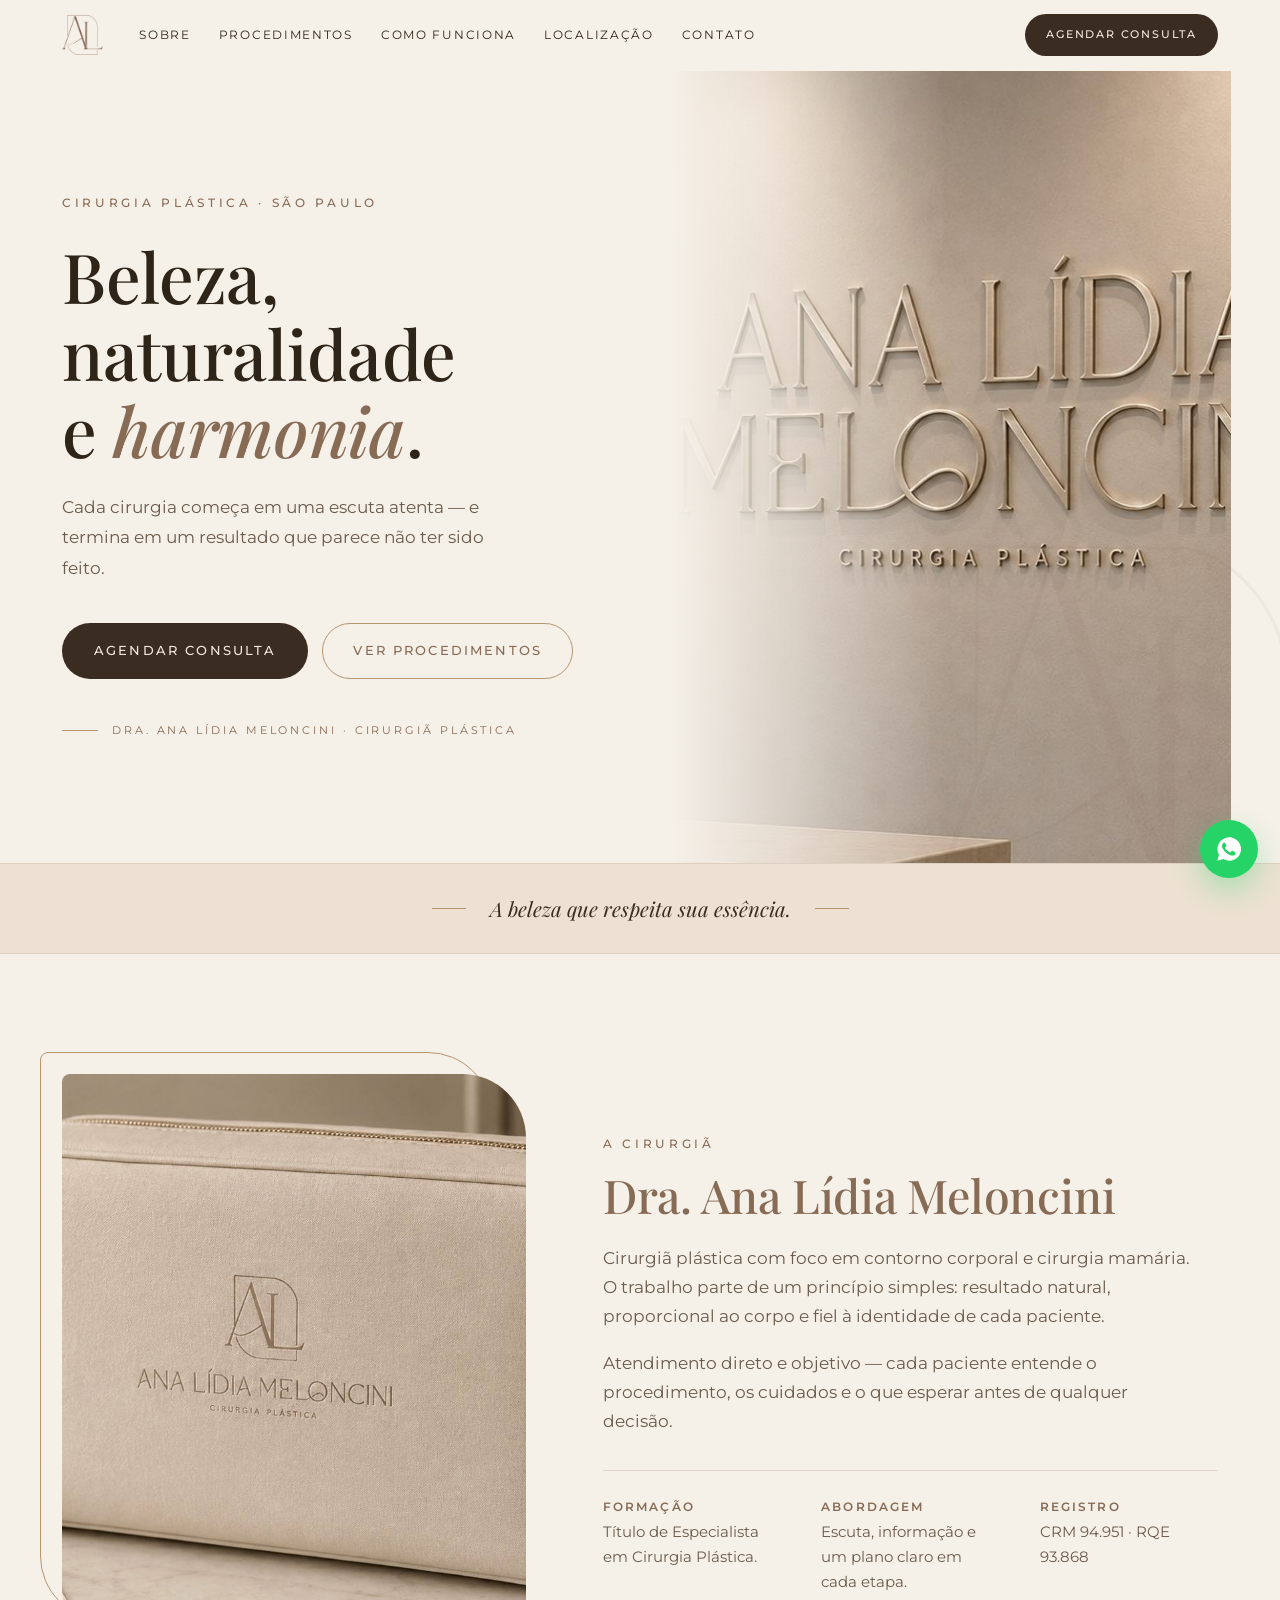
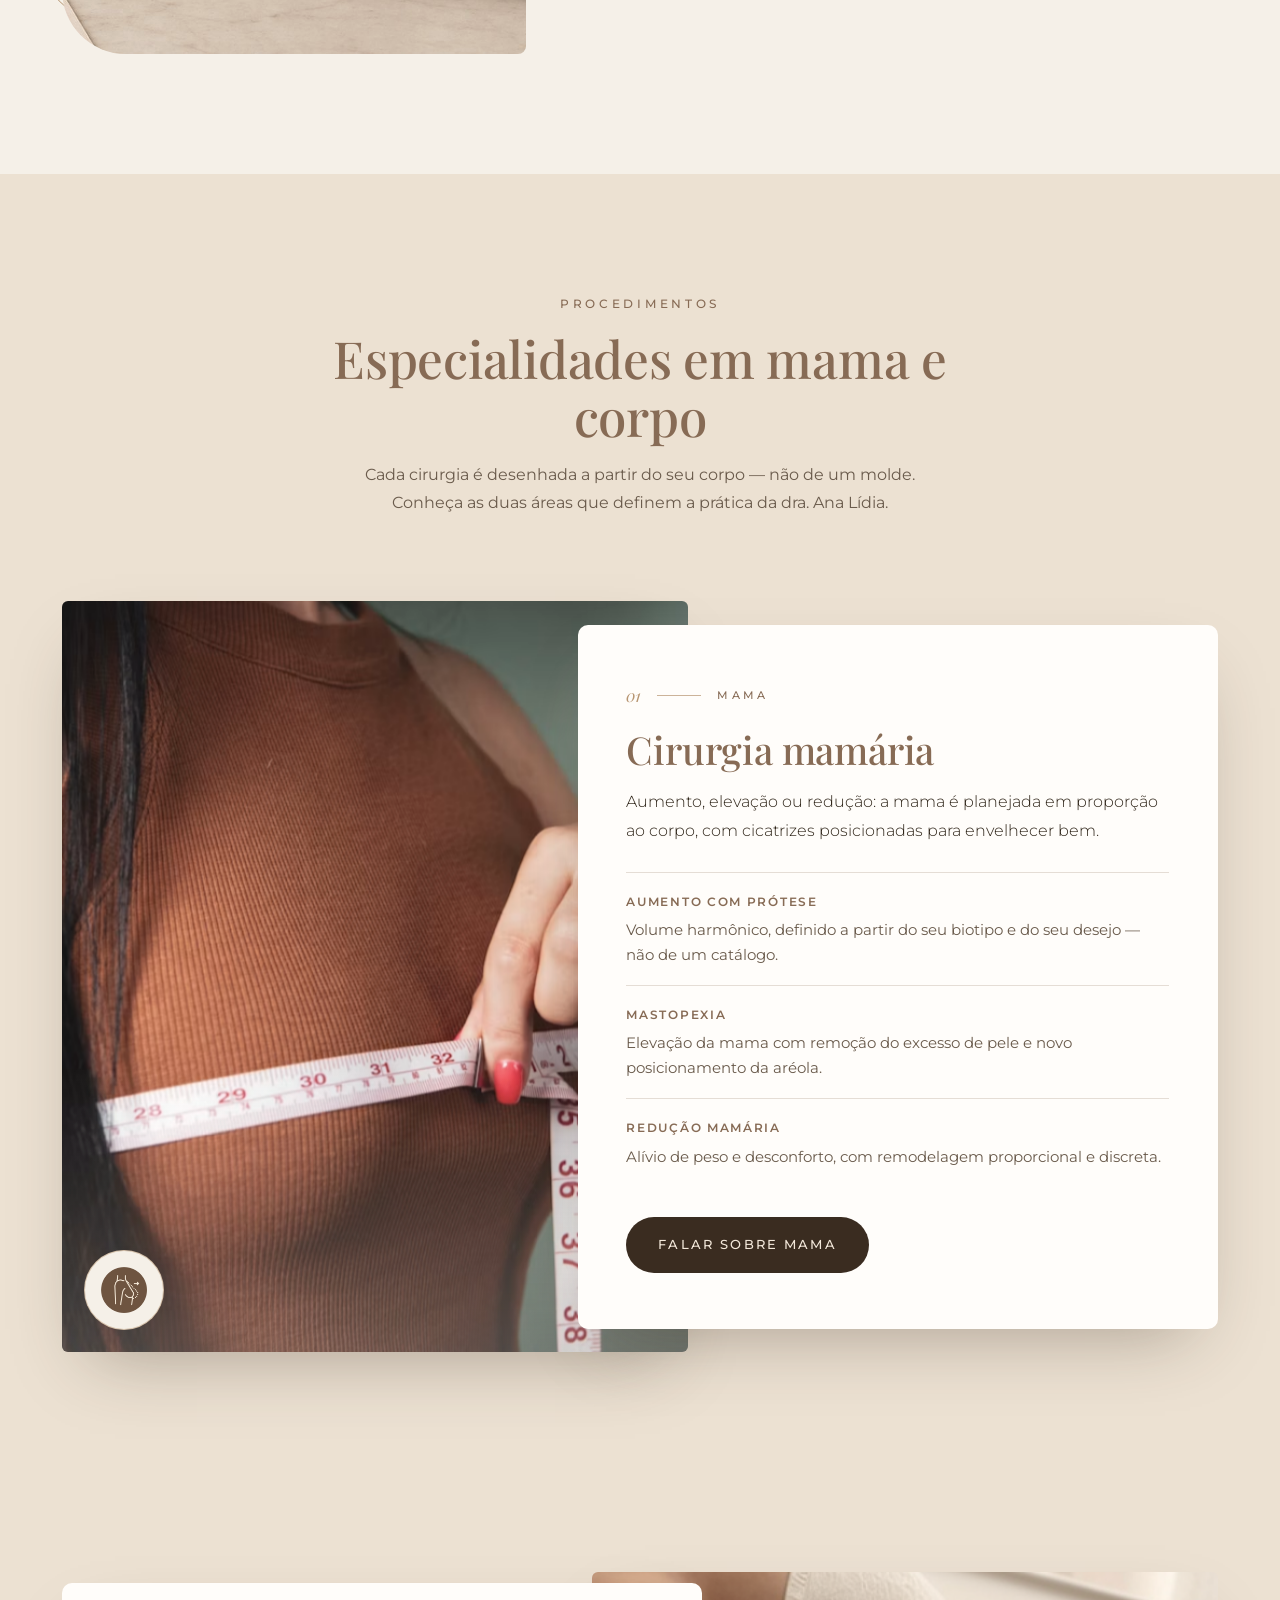
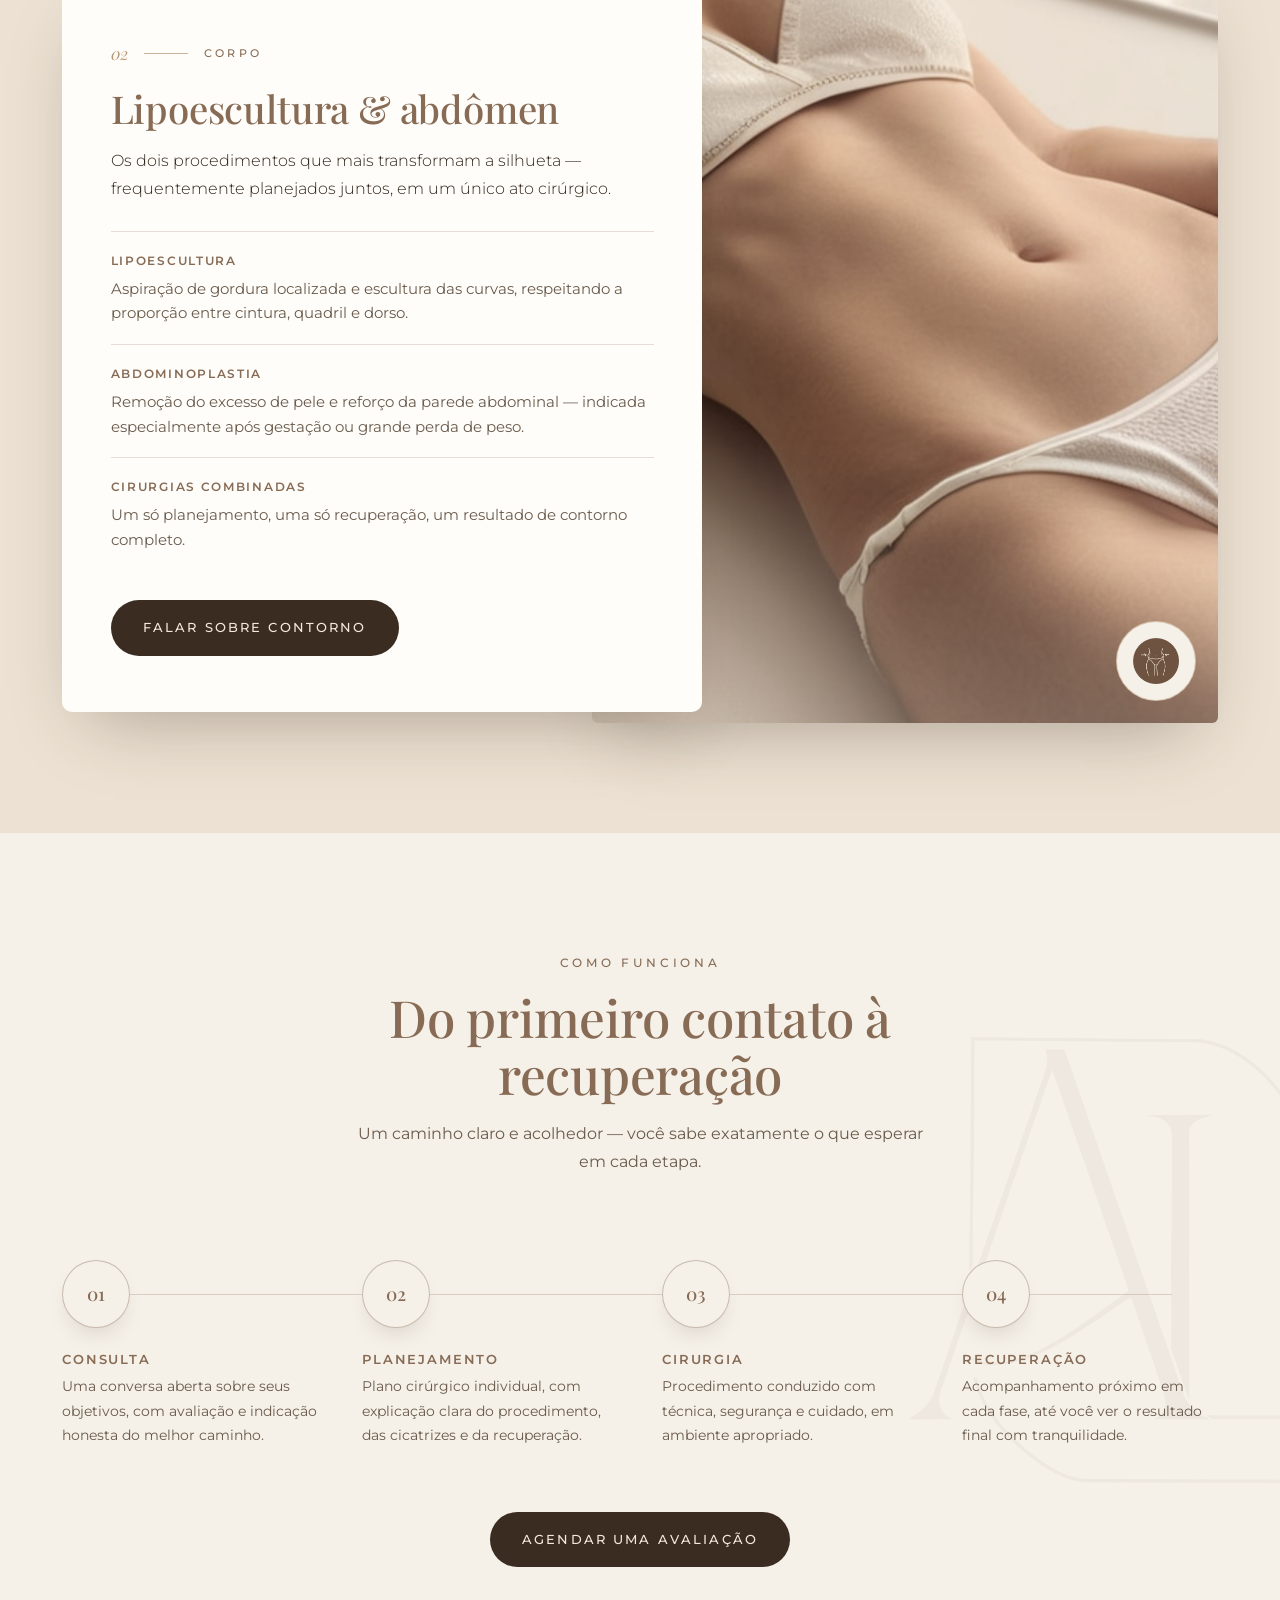
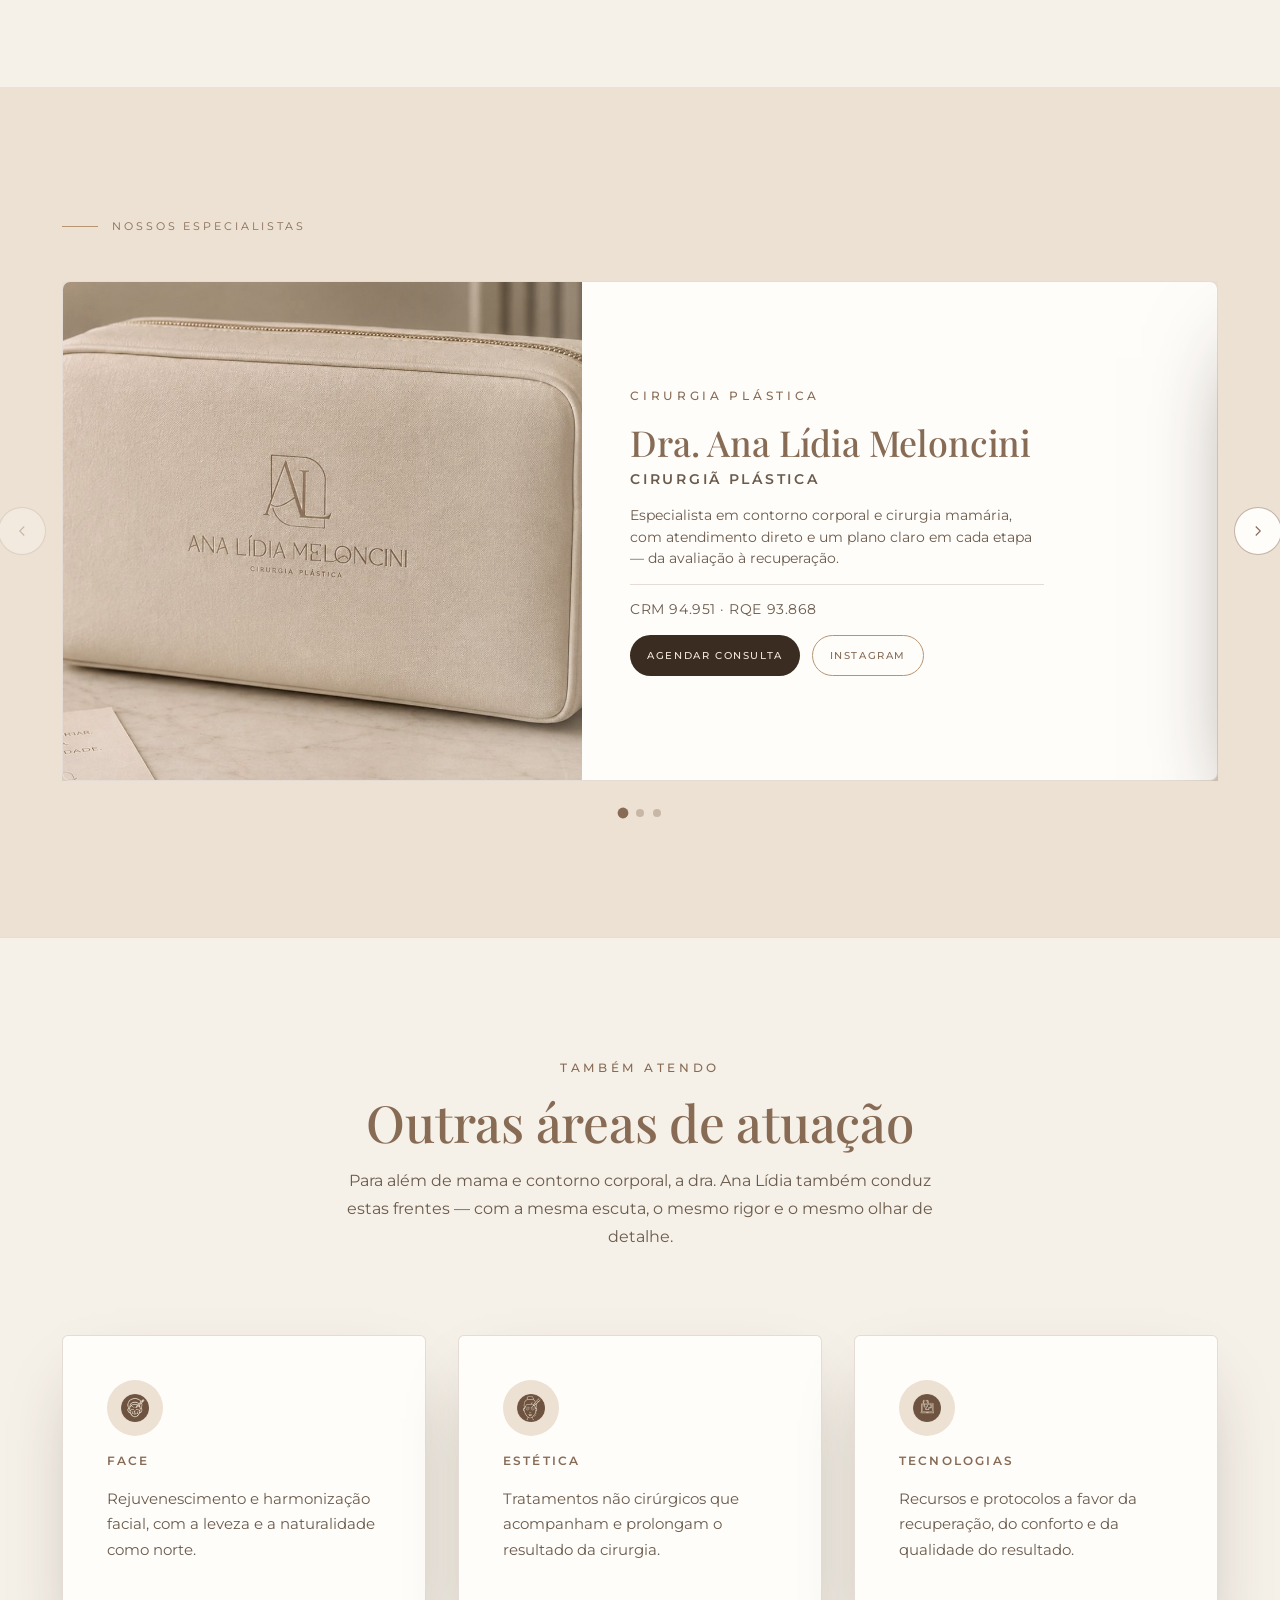
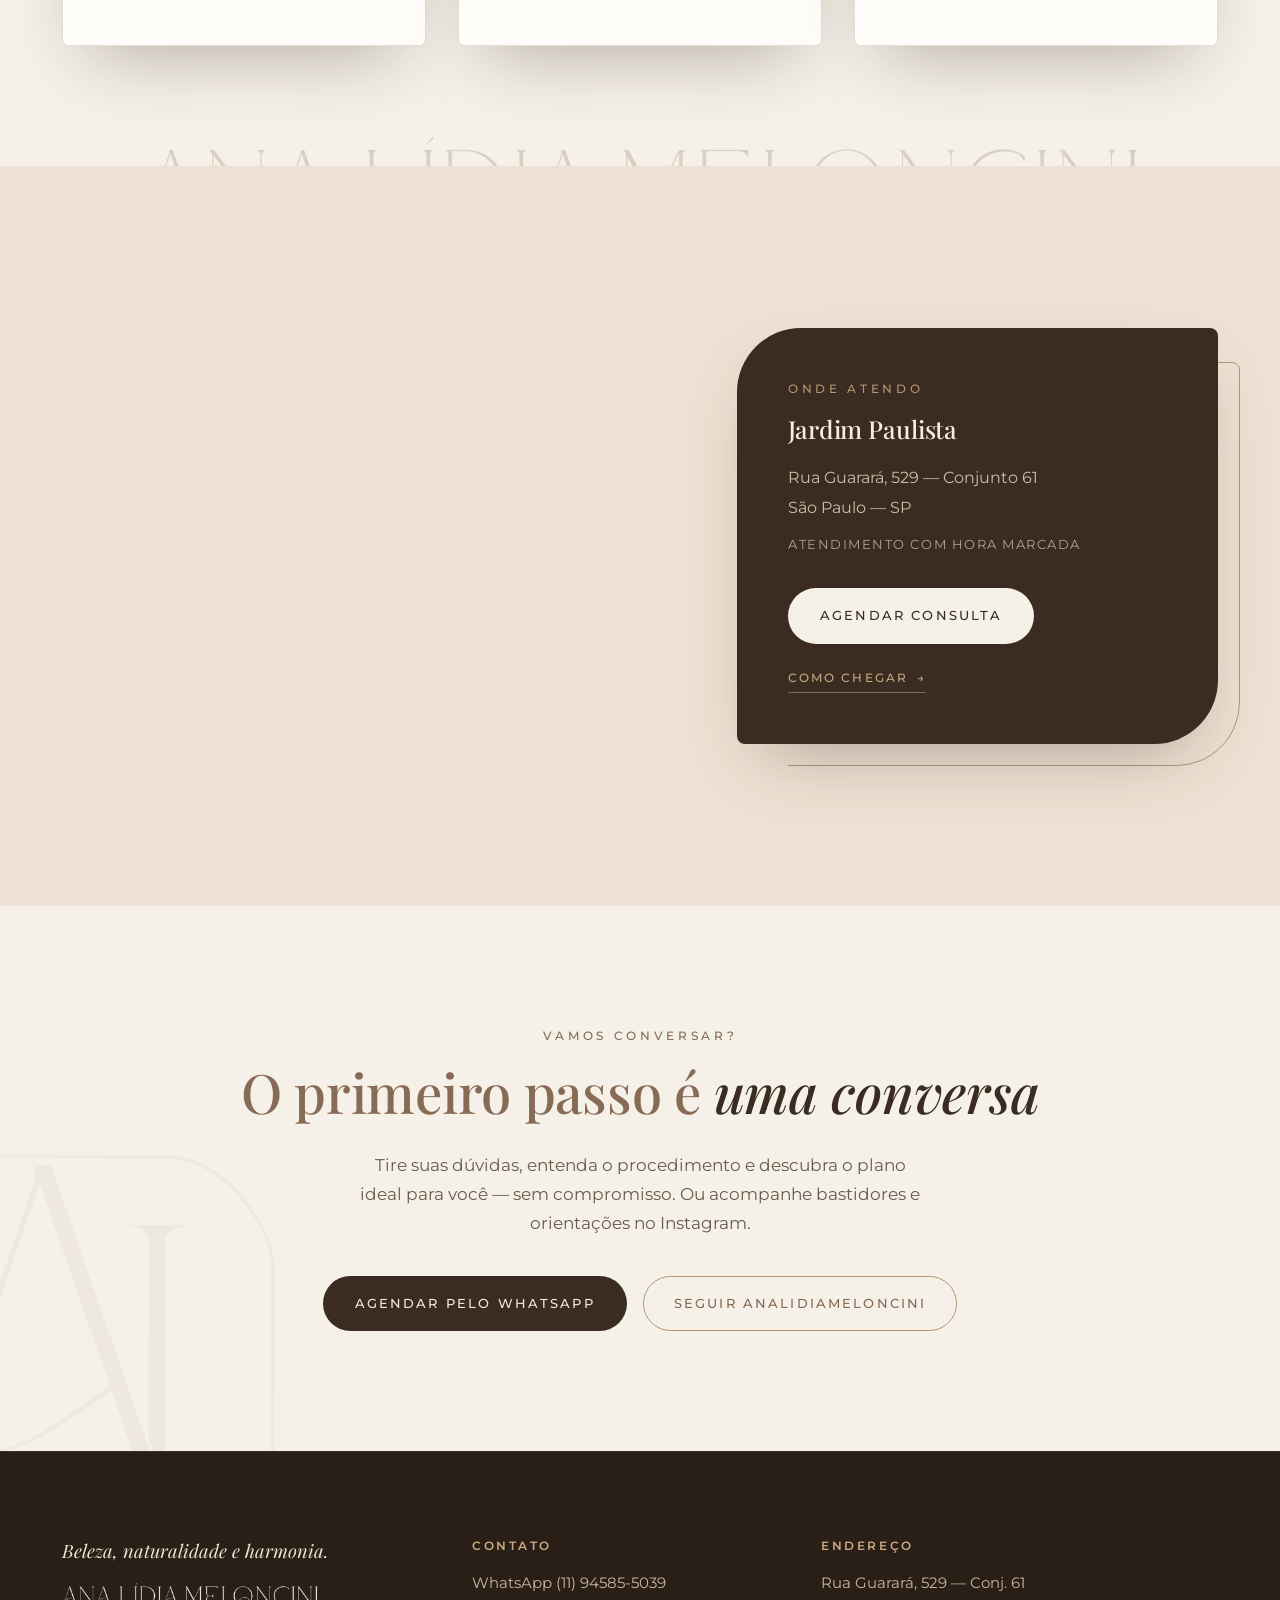
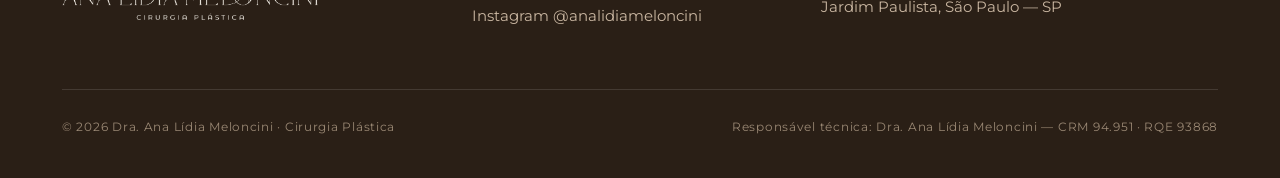
==== commit 072ac63c: "index-alt: nova frase do hero — 'A beleza que respeita sua essência'" ====
--- a/index-alt.html
+++ b/index-alt.html
@@ -298,6 +298,7 @@
     background:var(--card);border:1px solid var(--line);
     border-radius:6px;padding:clamp(30px,3.4vw,44px);
     box-shadow:var(--shadow);
+    font:inherit;color:inherit;text-align:left;cursor:pointer;
     transition:transform .3s ease,box-shadow .3s ease,border-color .3s ease;
   }
   .also-card:hover{
@@ -324,6 +325,51 @@
   }
   .also-card:hover .more{opacity:1;transform:translateX(0);gap:13px}
   @media(max-width:860px){.also-cards{grid-template-columns:1fr}}
+
+  /* ============================================================
+     MODAL — "Saiba mais" dos cards Também atendo
+     ============================================================ */
+  .modal{
+    position:fixed;inset:0;z-index:90;display:grid;place-items:center;
+    padding:24px;overflow-y:auto;cursor:default;
+    opacity:0;visibility:hidden;
+    transition:opacity .25s ease,visibility .25s ease;
+  }
+  .modal.open{opacity:1;visibility:visible}
+  .modal-overlay{position:absolute;inset:0;background:rgba(42,31,22,.55);backdrop-filter:blur(3px);cursor:pointer}
+  .modal-card{
+    position:relative;width:min(560px,100%);margin:auto;
+    background:var(--card);border:1px solid var(--line);border-radius:8px;
+    box-shadow:0 60px 120px -40px rgba(33,24,14,.65);
+    padding:clamp(28px,4.4vw,46px);
+    transform:translateY(26px) scale(.98);
+    transition:transform .42s cubic-bezier(.22,.61,.36,1);
+  }
+  .modal.open .modal-card{transform:none}
+  .modal-close{
+    position:absolute;top:16px;right:16px;width:38px;height:38px;border-radius:50%;
+    border:1px solid var(--line);background:var(--card);color:var(--taupe);
+    font:400 1.2rem/1 var(--sans);display:grid;place-items:center;cursor:pointer;
+    transition:background .22s ease,color .22s ease,border-color .22s ease;
+  }
+  .modal-close:hover{background:var(--taupe);border-color:var(--taupe);color:#fff}
+  .modal-close:focus-visible{outline:3px solid var(--taupe);outline-offset:3px}
+  .modal-icon{width:64px;height:64px;border-radius:50%;background:var(--linen);display:grid;place-items:center;margin-bottom:22px}
+  .modal-icon img{width:32px;height:32px}
+  .modal-card h3{font-size:clamp(1.7rem,3.4vw,2.2rem);color:var(--taupe);margin-bottom:14px;padding-right:44px}
+  .modal-body{color:var(--ink-soft);font-size:1rem;line-height:1.75;margin-bottom:22px}
+  .modal-list{list-style:none;display:grid;gap:12px;margin:0 0 26px}
+  .modal-list li{position:relative;padding-left:22px;color:var(--ink);font-size:.95rem;line-height:1.6}
+  .modal-list li::before{content:"";position:absolute;left:2px;top:.58em;width:7px;height:7px;border-radius:50%;background:var(--gold)}
+  .modal-foot{display:flex;align-items:center;gap:20px;flex-wrap:wrap;border-top:1px solid var(--hairline);padding-top:24px}
+  .modal-note{color:var(--ink-soft);font-size:.82rem}
+  @media(max-width:560px){
+    .modal{padding:16px}
+    .modal-card{padding:30px 22px 26px}
+    .modal-foot{flex-direction:column;align-items:stretch}
+    .modal-foot .btn{justify-content:center}
+  }
+  @media(prefers-reduced-motion:reduce){.modal,.modal-card{transition:none}}
 
   /* ============================================================
      ESPECIALISTAS — carrossel com a dra. e profissionais parceiros
@@ -504,7 +550,7 @@
     <div class="wrap">
       <div class="signature-inner reveal">
         <span class="signature-mark" aria-hidden="true"></span>
-        <p>Cuidar transforma. E é a minha especialidade.</p>
+        <p>A beleza que respeita sua essência.</p>
         <span class="signature-mark" aria-hidden="true"></span>
       </div>
     </div>
@@ -722,24 +768,24 @@
         <p>Para além de mama e contorno corporal, a dra. Ana Lídia também conduz estas frentes — com a mesma escuta, o mesmo rigor e o mesmo olhar de detalhe.</p>
       </div>
       <div class="also-cards reveal">
-        <a class="also-card" href="https://wa.me/5511945855039?text=Tenho%20interesse%20em%20procedimentos%20de%20face" target="_blank" rel="noopener">
+        <button type="button" class="also-card" data-proc="face">
           <span class="icon"><img src="assets/ico_face.png" alt="" /></span>
           <h3>Face</h3>
           <p>Rejuvenescimento e harmonização facial, com a leveza e a naturalidade como norte.</p>
           <span class="more">Saiba mais <span aria-hidden="true">→</span></span>
-        </a>
-        <a class="also-card" href="https://wa.me/5511945855039?text=Tenho%20interesse%20em%20est%C3%A9tica" target="_blank" rel="noopener">
+        </button>
+        <button type="button" class="also-card" data-proc="estetica">
           <span class="icon"><img src="assets/ico_estetica.png" alt="" /></span>
           <h3>Estética</h3>
           <p>Tratamentos não cirúrgicos que acompanham e prolongam o resultado da cirurgia.</p>
           <span class="more">Saiba mais <span aria-hidden="true">→</span></span>
-        </a>
-        <a class="also-card" href="https://wa.me/5511945855039?text=Quero%20saber%20sobre%20as%20tecnologias%20utilizadas" target="_blank" rel="noopener">
+        </button>
+        <button type="button" class="also-card" data-proc="tecnologias">
           <span class="icon"><img src="assets/ico_tecnologias.png" alt="" /></span>
           <h3>Tecnologias</h3>
           <p>Recursos e protocolos a favor da recuperação, do conforto e da qualidade do resultado.</p>
           <span class="more">Saiba mais <span aria-hidden="true">→</span></span>
-        </a>
+        </button>
       </div>
     </div>
   </section>
@@ -814,6 +860,23 @@
 <a class="wa" id="wa" href="https://wa.me/5511945855039" target="_blank" rel="noopener" aria-label="Agendar consulta pelo WhatsApp">
   <svg viewBox="0 0 24 24" fill="currentColor" aria-hidden="true"><path d="M12 2a10 10 0 00-8.6 15L2 22l5.2-1.4A10 10 0 1012 2zm5.8 14.2c-.2.7-1.4 1.3-2 1.4-.5.1-1.2.1-1.9-.1-.4-.1-1-.3-1.7-.6-3-1.3-4.9-4.3-5-4.5-.2-.2-1.2-1.6-1.2-3s.7-2.1 1-2.4c.2-.3.5-.4.7-.4h.5c.2 0 .4 0 .6.5l.8 2c.1.2.1.4 0 .5l-.4.6-.3.3c-.2.2-.3.4-.2.7.2.3.8 1.3 1.7 2.1 1.2 1 2.1 1.4 2.4 1.5.3.1.5.1.7-.1l.8-1c.2-.2.4-.2.6-.1l2 .9c.3.2.5.3.5.4.1.2.1.7-.1 1.2z"/></svg>
 </a>
+
+<!-- ============ MODAL — "Saiba mais" dos procedimentos ============ -->
+<div class="modal" id="procModal" role="dialog" aria-modal="true" aria-labelledby="procModalTitle" aria-hidden="true">
+  <div class="modal-overlay" data-close></div>
+  <div class="modal-card">
+    <button type="button" class="modal-close" data-close aria-label="Fechar janela">×</button>
+    <span class="modal-icon"><img id="procModalIcon" src="assets/ico_face.png" alt="" /></span>
+    <span class="eyebrow">Também atendo</span>
+    <h3 id="procModalTitle"></h3>
+    <p class="modal-body" id="procModalBody"></p>
+    <ul class="modal-list" id="procModalList"></ul>
+    <div class="modal-foot">
+      <a class="btn btn-primary" id="procModalCta" href="https://wa.me/5511945855039" target="_blank" rel="noopener">Agendar consulta</a>
+      <span class="modal-note">Resposta rápida em horário comercial</span>
+    </div>
+  </div>
+</div>
 
 <script>
   document.getElementById('yr').textContent = new Date().getFullYear();
@@ -903,6 +966,78 @@
       });
     }, {passive:true});
   }
+// Modais "Saiba mais" — cards Também atendo
+  var procData = {
+    face:{
+      title:'Face',
+      icon:'assets/ico_face.png',
+      body:'Harmonização e rejuvenescimento facial com um olhar de naturalidade: cada conduta é planejada para valorizar os seus traços — nunca para descaracterizá-los.',
+      list:['Blefaroplastia e lifting facial','Harmonização com preenchedores e toxina botulínica','Enxerto de gordura facial','Rinomodelação'],
+      wa:'https://wa.me/5511945855039?text=Tenho%20interesse%20em%20procedimentos%20de%20face'
+    },
+    estetica:{
+      title:'Estética',
+      icon:'assets/ico_estetica.png',
+      body:'Tratamentos não cirúrgicos que acompanham e prolongam o resultado da cirurgia, com protocolos personalizados e foco no conforto e no bem-estar.',
+      list:['Bioestimuladores de colágeno','Peeling e cuidados com a pele','Protocolos de recuperação pós-operatória','Avaliação estética personalizada'],
+      wa:'https://wa.me/5511945855039?text=Tenho%20interesse%20em%20est%C3%A9tica'
+    },
+    tecnologias:{
+      title:'Tecnologias',
+      icon:'assets/ico_tecnologias.png',
+      body:'Tecnologia a serviço da segurança e do conforto: recursos e protocolos modernos no planejamento, na execução e na recuperação de cada procedimento.',
+      list:['Lipoaspiração assistida por laser ou ultrassom','Sistemas de recuperação acelerada','Planejamento com recursos de imagem','Equipamentos de última geração'],
+      wa:'https://wa.me/5511945855039?text=Quero%20saber%20sobre%20as%20tecnologias%20utilizadas'
+    }
+  };
+  var procModal = document.getElementById('procModal');
+  var procModalTitle = document.getElementById('procModalTitle');
+  var procModalIcon = document.getElementById('procModalIcon');
+  var procModalBody = document.getElementById('procModalBody');
+  var procModalList = document.getElementById('procModalList');
+  var procModalCta = document.getElementById('procModalCta');
+  var lastFocus = null;
+  function openModal(key, trigger){
+    var data = procData[key];
+    if(!data || !procModal) return;
+    procModalTitle.textContent = data.title;
+    procModalIcon.setAttribute('src', data.icon);
+    procModalBody.textContent = data.body;
+    procModalList.innerHTML = '';
+    data.list.forEach(function(item){
+      var li = document.createElement('li');
+      li.textContent = item;
+      procModalList.appendChild(li);
+    });
+    procModalCta.setAttribute('href', data.wa);
+    lastFocus = trigger;
+    procModal.classList.add('open');
+    procModal.setAttribute('aria-hidden', 'false');
+    document.body.classList.add('modal-open');
+    var focusClose = function(){
+      var closeBtn = procModal.querySelector('.modal-close');
+      if(closeBtn && closeBtn.focus) closeBtn.focus();
+    };
+    if(reduce){ focusClose(); } else { setTimeout(focusClose, 320); }
+  }
+  function closeModal(){
+    if(!procModal) return;
+    procModal.classList.remove('open');
+    procModal.setAttribute('aria-hidden', 'true');
+    document.body.classList.remove('modal-open');
+    if(lastFocus && lastFocus.focus) lastFocus.focus();
+  }
+  document.querySelectorAll('.also-card').forEach(function(card){
+    card.addEventListener('click', function(){
+      openModal(card.getAttribute('data-proc'), card);
+    });
+  });
+  procModal.querySelectorAll('[data-close]').forEach(function(el){
+    el.addEventListener('click', closeModal);
+  });
+  document.addEventListener('keydown', function(e){
+    if(e.key === 'Escape' && procModal.classList.contains('open')) closeModal();
+  });
 </script>
 
 </body>
